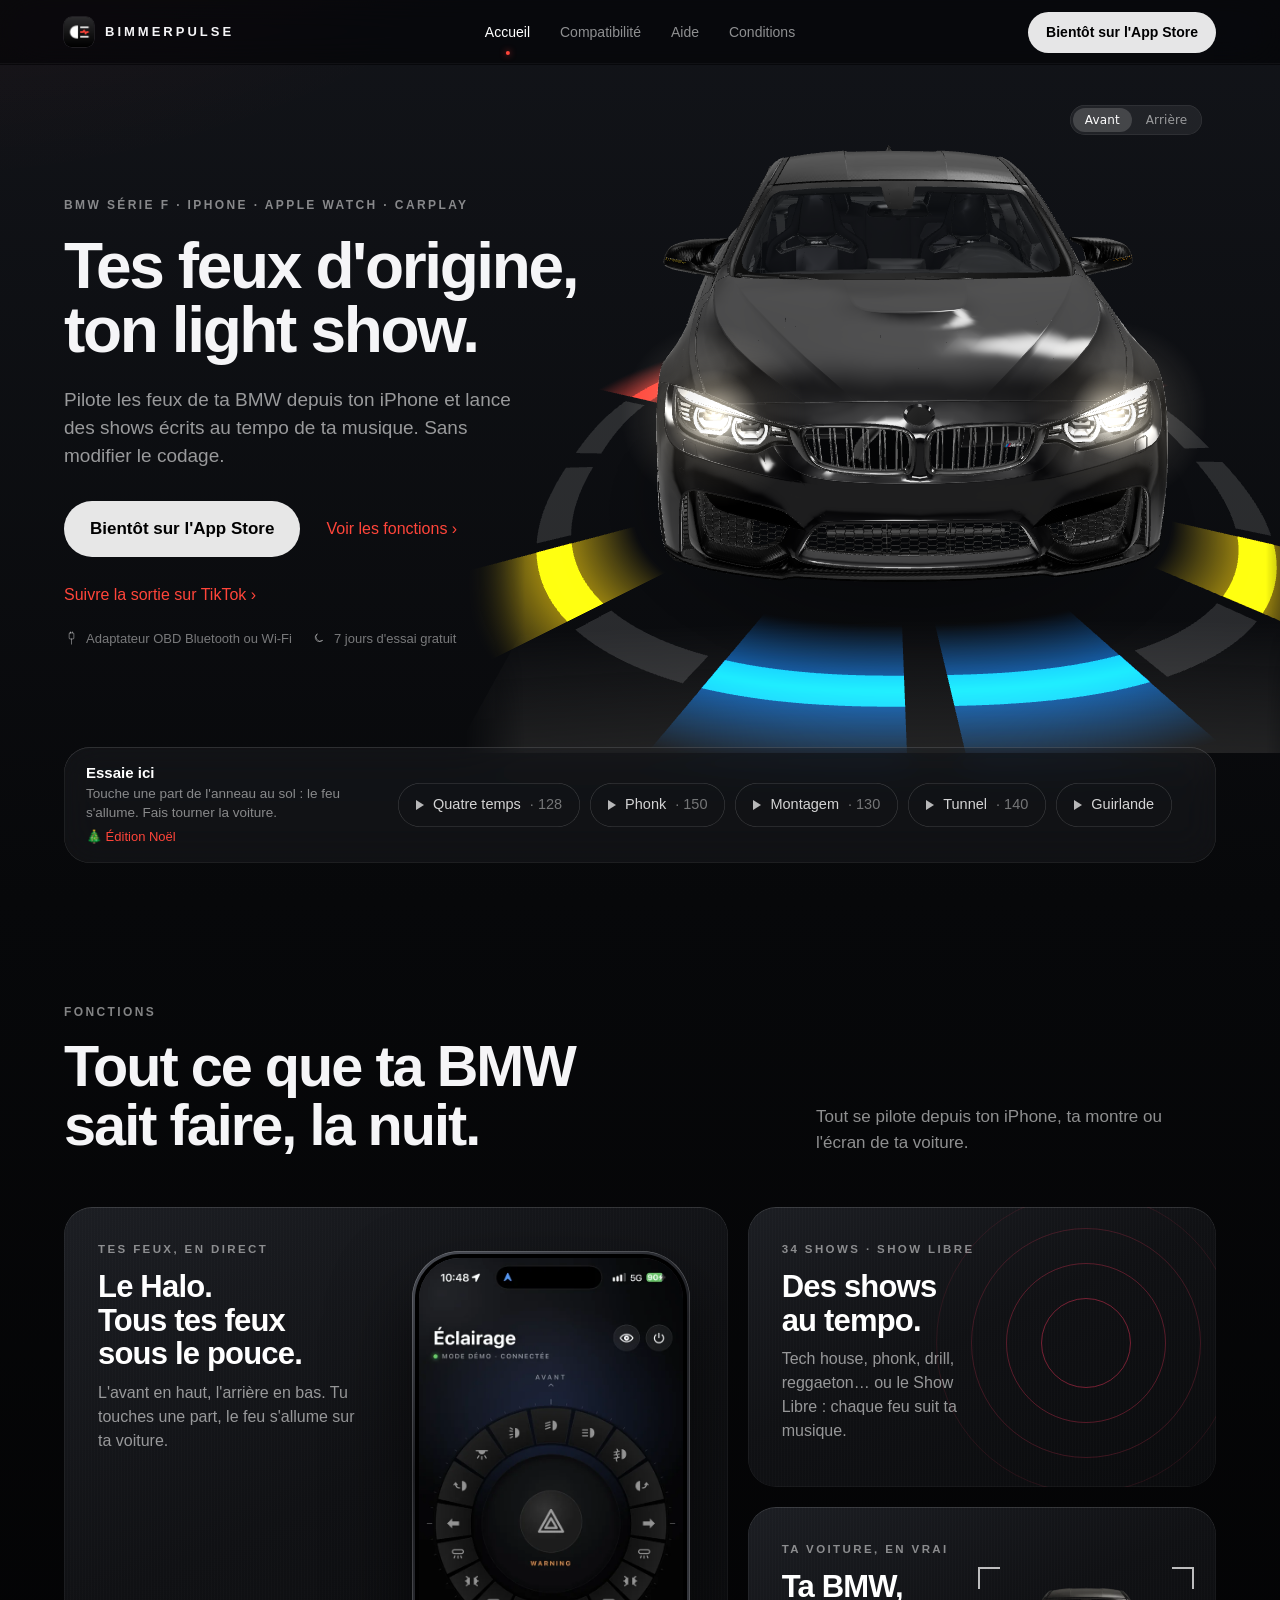
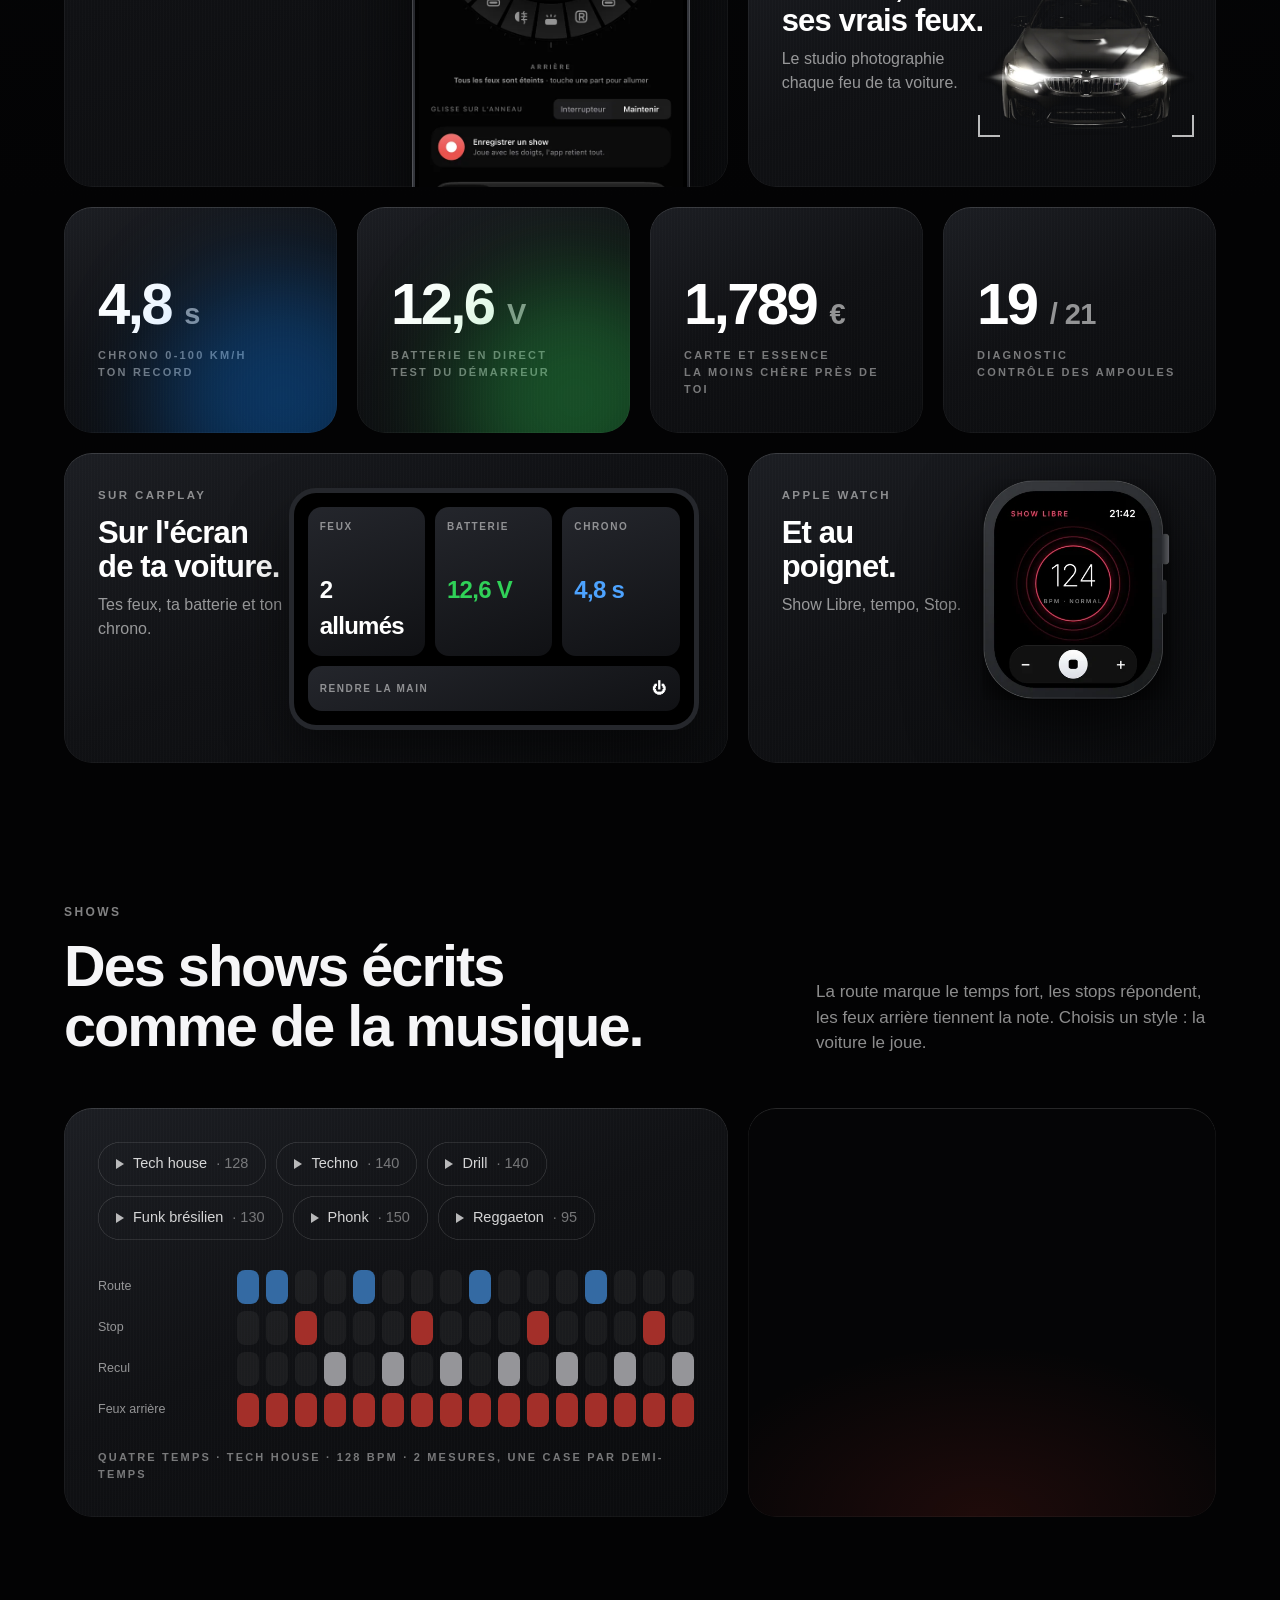
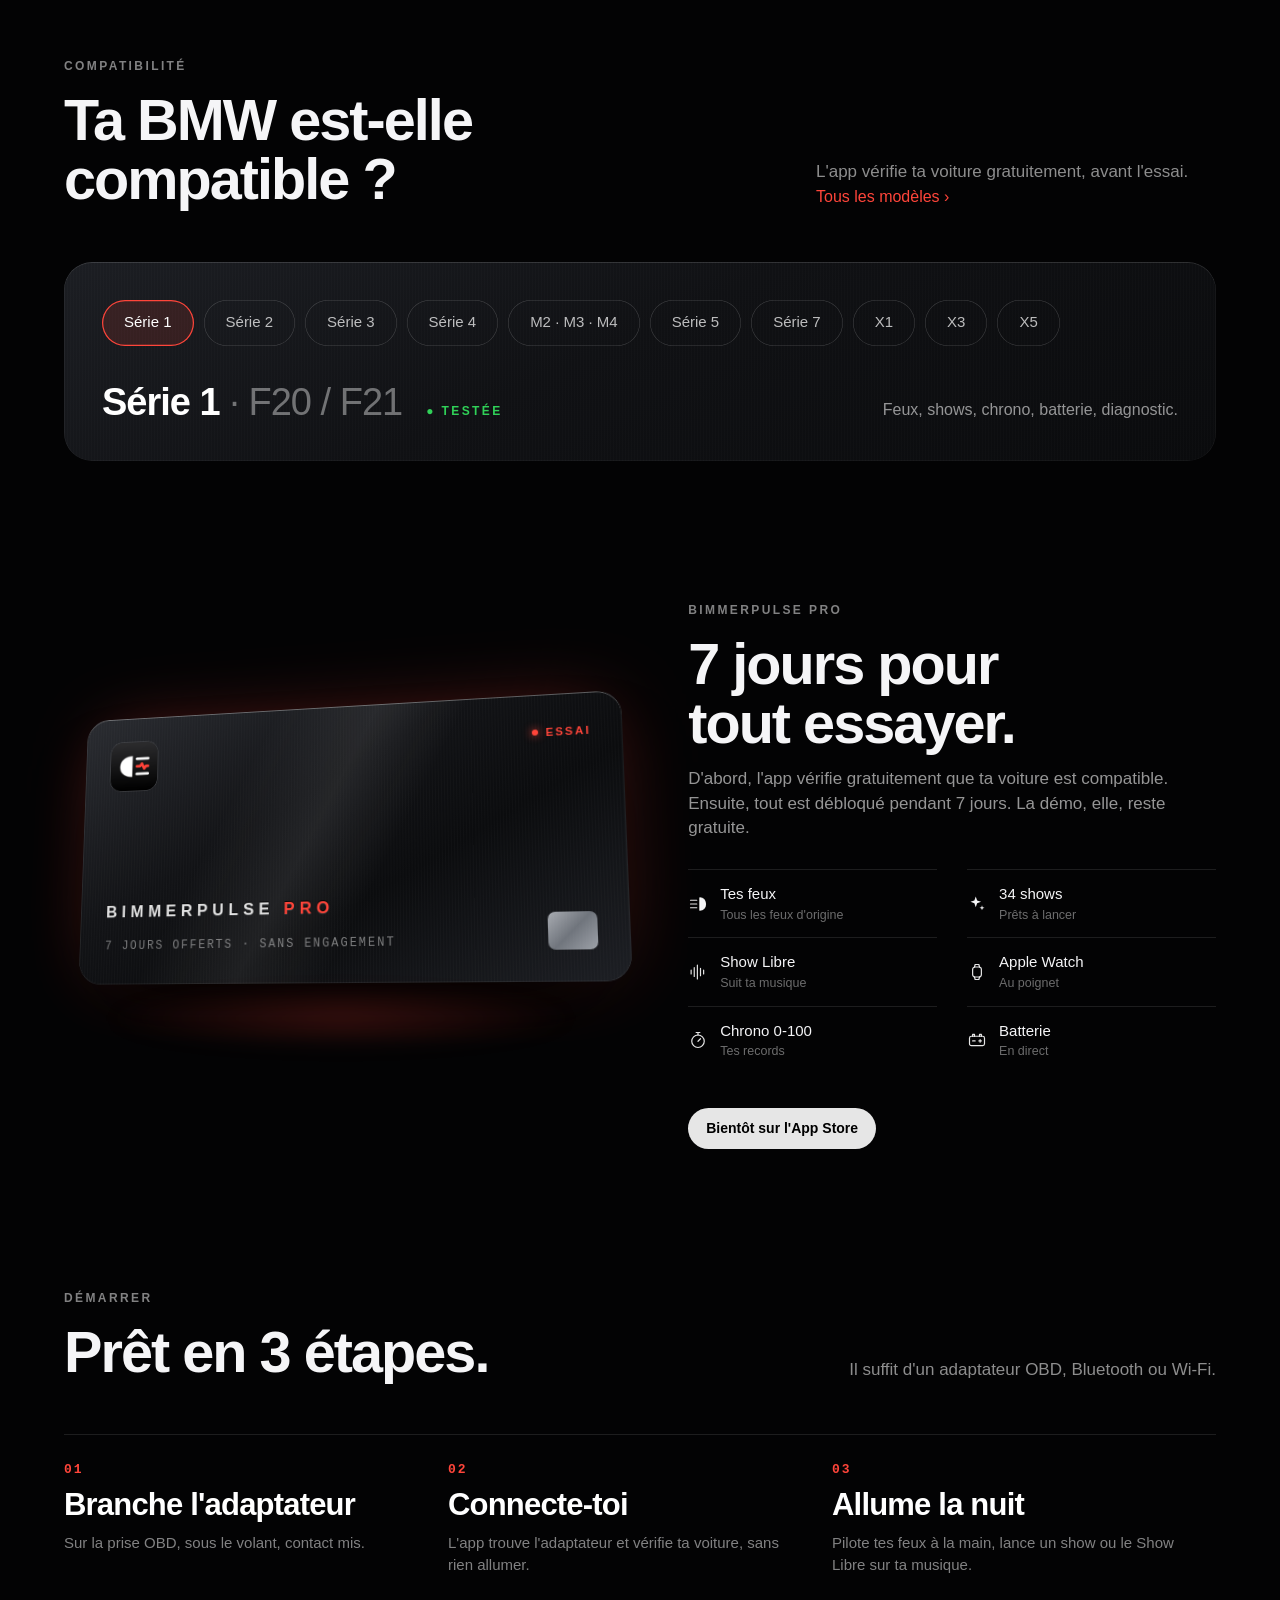
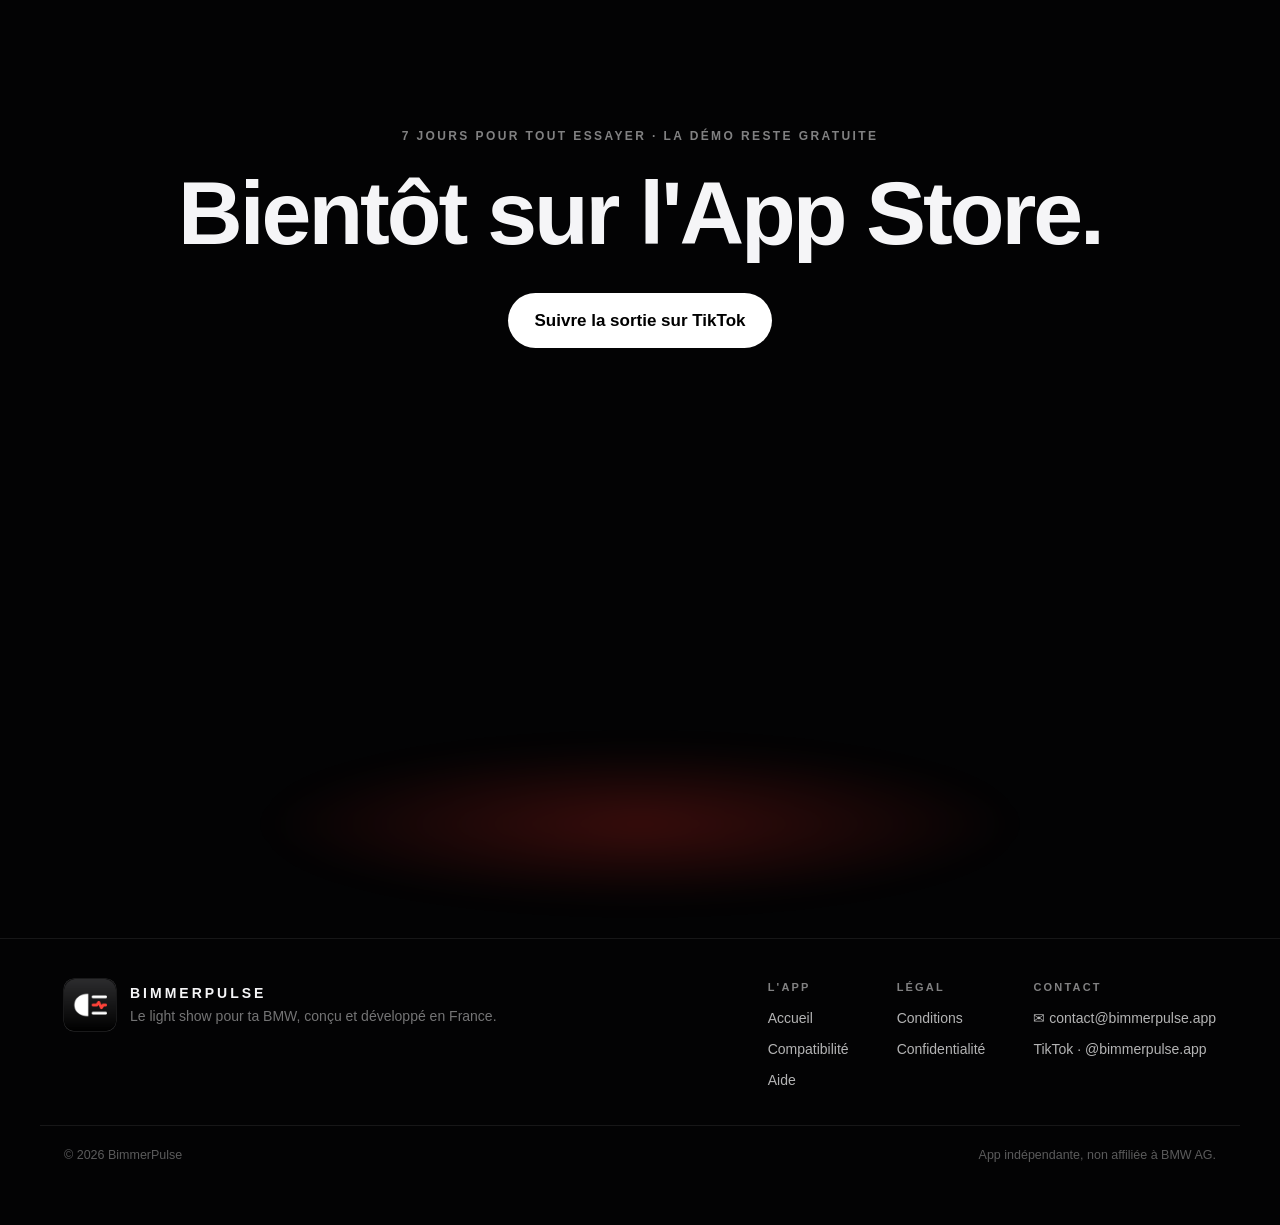
==== index.html @ da66b31a "Page Compatibilité : boutons « Acheter » (liens partenaires Amazon) et liste des adaptateurs à jour " ====
<!doctype html><html lang="fr"><head><meta charset="utf-8"><meta name="viewport" content="width=device-width,initial-scale=1"><meta http-equiv="Content-Security-Policy" content="default-src 'self'; script-src 'self' 'wasm-unsafe-eval'; style-src 'self' 'unsafe-inline'; img-src 'self' data: blob:; connect-src 'self' blob:; object-src 'none'; base-uri 'self' https://bimmerpulse.app/; form-action 'none'; upgrade-insecure-requests"><meta name="referrer" content="strict-origin-when-cross-origin"><title>BimmerPulse · Light show pour ta BMW série F</title><meta name="description" content="Pilote les feux de ta BMW série F depuis ton iPhone, lance des light shows écrits au tempo de ta musique, sans modifier le codage."><meta property="og:title" content="BimmerPulse · Light show pour ta BMW série F"><meta property="og:description" content="Pilote les feux de ta BMW série F depuis ton iPhone, lance des light shows écrits au tempo de ta musique, sans modifier le codage."><meta property="og:type" content="website"><meta property="og:url" content="https://bimmerpulse.app/"><link rel="canonical" href="https://bimmerpulse.app/"><meta property="og:image" content="https://bimmerpulse.app/assets/img/partage.jpg?v=8158f129"><meta property="og:image:width" content="1200"><meta property="og:image:height" content="630"><meta name="twitter:card" content="summary_large_image"><meta name="theme-color" content="#000000"><link rel="icon" href="assets/img/icone.png?v=67a4bd5c"><link rel="apple-touch-icon" href="assets/img/icone.png?v=67a4bd5c"><script src="assets/theme.js?v=cf7202b6"></script><link rel="stylesheet" href="assets/style.css?v=3197146b"></head><body><header><div class="wrap"><a class="brand" href="index.html"><img src="assets/img/icone.png?v=67a4bd5c" alt="" width="30" height="30">BimmerPulse</a><nav><a href="index.html" class="on" aria-current="page">Accueil</a><a href="compatibilite.html">Compatibilité</a><a href="aide.html">Aide</a><a href="legal.html">Conditions</a></nav><span class="cta off">Bientôt sur l'App Store</span></div></header><main class="nx rf"><section class="rf-hero"><div class="wrap">
<div class="rf-top"><div class="rf-txt"><div class="caps">BMW série F · iPhone · Apple Watch · CarPlay</div>
<h1>Tes feux d'origine,<br>ton light show.</h1>
<p class="lead">Pilote les feux de ta BMW depuis ton iPhone et lance des shows écrits au tempo de ta musique. Sans modifier le codage.</p>
<div class="nx-act"><span class="cta big off">Bientôt sur l'App Store</span><a class="nx-lien" href="#fonctions">Voir les fonctions ›</a>
<a class="nx-lien" href="https://www.tiktok.com/@bimmerpulse.app" target="_blank" rel="noopener">Suivre la sortie sur TikTok ›</a></div>
<div class="nx-sous"><span><svg viewBox="0 0 32 32" width="15" height="15" fill="none" stroke="currentColor" stroke-width="1.9" stroke-linecap="round" stroke-linejoin="round" aria-hidden="true"><rect x="11" y="4" width="10" height="13" rx="2"/><path d="M14 4V2M18 4V2M16 17v11"/></svg>Adaptateur OBD Bluetooth ou Wi-Fi</span><span><svg viewBox="0 0 32 32" width="15" height="15" fill="none" stroke="currentColor" stroke-width="1.9" stroke-linecap="round" stroke-linejoin="round" aria-hidden="true"><path d="M22 20.5A9 9 0 0 1 11.5 6 9 9 0 1 0 22 20.5z"/></svg>7 jours d'essai gratuit</span></div></div>
<div class="rf-slot" id="slot-hero" data-a="0" data-swing="64"><div class="stage"><div class="car" role="img" aria-label="Voiture vue de face"><img class="base" data-src="assets/car/photo-front-off.webp?v=a5b0f169" alt=""><img class="lamp" data-id="f:drl-screenLeft" data-src="assets/car/photo-front-drl-screenLeft.webp?v=a40128eb" alt="" decoding="async"><img class="lamp" data-id="f:drl-screenRight" data-src="assets/car/photo-front-drl-screenRight.webp?v=353fad5e" alt="" decoding="async"><img class="lamp" data-id="f:low-screenLeft" data-src="assets/car/photo-front-low-screenLeft.webp?v=89714e93" alt="" decoding="async"><img class="lamp" data-id="f:low-screenRight" data-src="assets/car/photo-front-low-screenRight.webp?v=e4ed2316" alt="" decoding="async"><img class="lamp" data-id="f:high-screenLeft" data-src="assets/car/photo-front-high-screenLeft.webp?v=07f35456" alt="" decoding="async"><img class="lamp" data-id="f:high-screenRight" data-src="assets/car/photo-front-high-screenRight.webp?v=b7ce3f3e" alt="" decoding="async"><img class="lamp" data-id="f:fog-screenLeft" data-src="assets/car/photo-front-fog-screenLeft.webp?v=87f8d20e" alt="" decoding="async"><img class="lamp" data-id="f:fog-screenRight" data-src="assets/car/photo-front-fog-screenRight.webp?v=3f9e915f" alt="" decoding="async"><img class="lamp" data-id="f:indicator-screenLeft" data-src="assets/car/photo-front-indicator-screenLeft.webp?v=65b48d0c" alt="" decoding="async"><img class="lamp" data-id="f:indicator-screenRight" data-src="assets/car/photo-front-indicator-screenRight.webp?v=aaab76f1" alt="" decoding="async"><img class="lamp" data-id="f:interior" data-src="assets/car/photo-front-interior.webp?v=ef7b3670" alt="" decoding="async"></div><div class="car" role="img" aria-label="Voiture vue de dos"><img class="base" data-src="assets/car/photo-rear-off.webp?v=ff8c7cd8" alt=""><img class="lamp" data-id="r:tail-screenLeft" data-src="assets/car/photo-rear-tail-screenLeft.webp?v=6382d68e" alt="" decoding="async"><img class="lamp" data-id="r:tail-screenRight" data-src="assets/car/photo-rear-tail-screenRight.webp?v=645a77eb" alt="" decoding="async"><img class="lamp" data-id="r:indicator-screenLeft" data-src="assets/car/photo-rear-indicator-screenLeft.webp?v=1ed4037c" alt="" decoding="async"><img class="lamp" data-id="r:indicator-screenRight" data-src="assets/car/photo-rear-indicator-screenRight.webp?v=1c9835c5" alt="" decoding="async"><img class="lamp" data-id="r:reverse-screenLeft" data-src="assets/car/photo-rear-reverse-screenLeft.webp?v=6d0d1dee" alt="" decoding="async"><img class="lamp" data-id="r:reverse-screenRight" data-src="assets/car/photo-rear-reverse-screenRight.webp?v=0c73479a" alt="" decoding="async"><img class="lamp" data-id="r:brake" data-src="assets/car/photo-rear-brake.webp?v=7abec796" alt="" decoding="async"><img class="lamp" data-id="r:fog" data-src="assets/car/photo-rear-fog.webp?v=7f518057" alt="" decoding="async"><img class="lamp" data-id="r:interior" data-src="assets/car/photo-rear-interior.webp?v=6149547d" alt="" decoding="async"></div><canvas class="fx" aria-hidden="true"></canvas></div></div></div>
<div class="rf-halo"><svg viewBox="0 0 320 320" role="group" aria-label="Halo : les feux de la voiture"><path class="hp" data-l="low" style="--c:#0a84ff" d="M164.08 4.05A156 156 0 0 1 215.91 14.36L196.55 64.77A102 102 0 0 0 162.67 58.03Z" tabindex="0" role="button" aria-pressed="false" aria-label="Croisement"/><svg viewBox="0 0 32 32" class="hi" x="174.2" y="22.5" width="22" height="22" fill="none" stroke="currentColor" stroke-width="2.4" stroke-linecap="round" stroke-linejoin="round"><path d="M19 6c5.5 0 9 4.5 9 10s-3.5 10-9 10z" fill="currentColor"/><path d="M14 9 5 12M14 14.5 5 17.5M14 20 5 23"/></svg><path class="hp" data-l="high" style="--c:#4da3ff" d="M223.45 17.49A156 156 0 0 1 267.38 46.84L230.21 86.01A102 102 0 0 0 201.49 66.82Z" tabindex="0" role="button" aria-pressed="false" aria-label="Route"/><svg viewBox="0 0 32 32" class="hi" x="220.7" y="41.7" width="22" height="22" fill="none" stroke="currentColor" stroke-width="2.4" stroke-linecap="round" stroke-linejoin="round"><path d="M19 6c5.5 0 9 4.5 9 10s-3.5 10-9 10z" fill="currentColor"/><path d="M14 10H4M14 16H4M14 22H4"/></svg><path class="hp" data-l="drl" style="--c:#ffd60a" d="M273.16 52.62A156 156 0 0 1 302.51 96.55L253.18 118.51A102 102 0 0 0 233.99 89.79Z" tabindex="0" role="button" aria-pressed="false" aria-label="Feux de jour"/><svg viewBox="0 0 32 32" class="hi" x="256.3" y="77.3" width="22" height="22" fill="none" stroke="currentColor" stroke-width="2.4" stroke-linecap="round" stroke-linejoin="round"><path d="M19 6c5.5 0 9 4.5 9 10s-3.5 10-9 10z" fill="currentColor"/><path d="M14 8.5 9.5 6M14 13 8.5 12M14 19 8.5 20M14 23.5 9.5 26"/></svg><path class="hp" data-l="inside" style="--c:#bfd9ff" d="M305.64 104.09A156 156 0 0 1 315.95 155.92L261.97 157.33A102 102 0 0 0 255.23 123.45Z" tabindex="0" role="button" aria-pressed="false" aria-label="Intérieur"/><svg viewBox="0 0 32 32" class="hi" x="275.5" y="123.8" width="22" height="22" fill="none" stroke="currentColor" stroke-width="2.4" stroke-linecap="round" stroke-linejoin="round"><path d="M5 9h22"/><path d="M9 9.5h14a7 7 0 0 1-14 0z" fill="currentColor"/><path d="M16 21v5M10 19.5l-2.5 4M22 19.5l2.5 4"/></svg><path class="hp" data-l="indR" style="--c:#ff9f0a" d="M315.95 164.08A156 156 0 0 1 305.64 215.91L255.23 196.55A102 102 0 0 0 261.97 162.67Z" tabindex="0" role="button" aria-pressed="false" aria-label="Clignotant droit"/><svg viewBox="0 0 32 32" class="hi" x="275.5" y="174.2" width="22" height="22" fill="none" stroke="currentColor" stroke-width="2.4" stroke-linecap="round" stroke-linejoin="round"><path transform="translate(32 0) scale(-1 1)" d="M4 16 14 6v6h14v8H14v6z" fill="currentColor"/></svg><path class="hp" data-l="tail" style="--c:#ff453a" d="M302.51 223.45A156 156 0 0 1 273.16 267.38L233.99 230.21A102 102 0 0 0 253.18 201.49Z" tabindex="0" role="button" aria-pressed="false" aria-label="Feux arrière"/><svg viewBox="0 0 32 32" class="hi" x="256.3" y="220.7" width="22" height="22" fill="none" stroke="currentColor" stroke-width="2.4" stroke-linecap="round" stroke-linejoin="round"><rect x="4" y="10" width="24" height="12" rx="4"/><rect x="8" y="14" width="16" height="4" rx="2" fill="currentColor"/></svg><path class="hp" data-l="reverse" style="--c:#e9e9ee" d="M267.38 273.16A156 156 0 0 1 223.45 302.51L201.49 253.18A102 102 0 0 0 230.21 233.99Z" tabindex="0" role="button" aria-pressed="false" aria-label="Recul"/><svg viewBox="0 0 32 32" class="hi" x="220.7" y="256.3" width="22" height="22" fill="none" stroke="currentColor" stroke-width="2.4" stroke-linecap="round" stroke-linejoin="round"><rect x="5" y="5" width="22" height="22" rx="6"/><path d="M12.5 22.5v-13h5a3.8 3.8 0 0 1 0 7.6h-5M17.5 17l3.5 5.5" stroke-width="2.6"/></svg><path class="hp" data-l="brake" style="--c:#ff453a" d="M215.91 305.64A156 156 0 0 1 164.08 315.95L162.67 261.97A102 102 0 0 0 196.55 255.23Z" tabindex="0" role="button" aria-pressed="false" aria-label="Stop"/><svg viewBox="0 0 32 32" class="hi" x="174.2" y="275.5" width="22" height="22" fill="none" stroke="currentColor" stroke-width="2.4" stroke-linecap="round" stroke-linejoin="round"><rect x="4" y="11" width="24" height="12" rx="4" fill="currentColor"/><path d="M9 6.5 7.5 4M16 6V3M23 6.5 24.5 4"/></svg><path class="hp" data-l="brake" style="--c:#ff453a" d="M155.92 315.95A156 156 0 0 1 104.09 305.64L123.45 255.23A102 102 0 0 0 157.33 261.97Z" tabindex="0" role="button" aria-pressed="false" aria-label="Stop"/><svg viewBox="0 0 32 32" class="hi" x="123.8" y="275.5" width="22" height="22" fill="none" stroke="currentColor" stroke-width="2.4" stroke-linecap="round" stroke-linejoin="round"><rect x="4" y="11" width="24" height="12" rx="4" fill="currentColor"/><path d="M9 6.5 7.5 4M16 6V3M23 6.5 24.5 4"/></svg><path class="hp" data-l="reverse" style="--c:#e9e9ee" d="M96.55 302.51A156 156 0 0 1 52.62 273.16L89.79 233.99A102 102 0 0 0 118.51 253.18Z" tabindex="0" role="button" aria-pressed="false" aria-label="Recul"/><svg viewBox="0 0 32 32" class="hi" x="77.3" y="256.3" width="22" height="22" fill="none" stroke="currentColor" stroke-width="2.4" stroke-linecap="round" stroke-linejoin="round"><rect x="5" y="5" width="22" height="22" rx="6"/><path d="M12.5 22.5v-13h5a3.8 3.8 0 0 1 0 7.6h-5M17.5 17l3.5 5.5" stroke-width="2.6"/></svg><path class="hp" data-l="tail" style="--c:#ff453a" d="M46.84 267.38A156 156 0 0 1 17.49 223.45L66.82 201.49A102 102 0 0 0 86.01 230.21Z" tabindex="0" role="button" aria-pressed="false" aria-label="Feux arrière"/><svg viewBox="0 0 32 32" class="hi" x="41.7" y="220.7" width="22" height="22" fill="none" stroke="currentColor" stroke-width="2.4" stroke-linecap="round" stroke-linejoin="round"><rect x="4" y="10" width="24" height="12" rx="4"/><rect x="8" y="14" width="16" height="4" rx="2" fill="currentColor"/></svg><path class="hp" data-l="indL" style="--c:#ff9f0a" d="M14.36 215.91A156 156 0 0 1 4.05 164.08L58.03 162.67A102 102 0 0 0 64.77 196.55Z" tabindex="0" role="button" aria-pressed="false" aria-label="Clignotant gauche"/><svg viewBox="0 0 32 32" class="hi" x="22.5" y="174.2" width="22" height="22" fill="none" stroke="currentColor" stroke-width="2.4" stroke-linecap="round" stroke-linejoin="round"><path d="M4 16 14 6v6h14v8H14v6z" fill="currentColor"/></svg><path class="hp" data-l="inside" style="--c:#bfd9ff" d="M4.05 155.92A156 156 0 0 1 14.36 104.09L64.77 123.45A102 102 0 0 0 58.03 157.33Z" tabindex="0" role="button" aria-pressed="false" aria-label="Intérieur"/><svg viewBox="0 0 32 32" class="hi" x="22.5" y="123.8" width="22" height="22" fill="none" stroke="currentColor" stroke-width="2.4" stroke-linecap="round" stroke-linejoin="round"><path d="M5 9h22"/><path d="M9 9.5h14a7 7 0 0 1-14 0z" fill="currentColor"/><path d="M16 21v5M10 19.5l-2.5 4M22 19.5l2.5 4"/></svg><path class="hp" data-l="drl" style="--c:#ffd60a" d="M17.49 96.55A156 156 0 0 1 46.84 52.62L86.01 89.79A102 102 0 0 0 66.82 118.51Z" tabindex="0" role="button" aria-pressed="false" aria-label="Feux de jour"/><svg viewBox="0 0 32 32" class="hi" x="41.7" y="77.3" width="22" height="22" fill="none" stroke="currentColor" stroke-width="2.4" stroke-linecap="round" stroke-linejoin="round"><path d="M19 6c5.5 0 9 4.5 9 10s-3.5 10-9 10z" fill="currentColor"/><path d="M14 8.5 9.5 6M14 13 8.5 12M14 19 8.5 20M14 23.5 9.5 26"/></svg><path class="hp" data-l="high" style="--c:#4da3ff" d="M52.62 46.84A156 156 0 0 1 96.55 17.49L118.51 66.82A102 102 0 0 0 89.79 86.01Z" tabindex="0" role="button" aria-pressed="false" aria-label="Route"/><svg viewBox="0 0 32 32" class="hi" x="77.3" y="41.7" width="22" height="22" fill="none" stroke="currentColor" stroke-width="2.4" stroke-linecap="round" stroke-linejoin="round"><path d="M19 6c5.5 0 9 4.5 9 10s-3.5 10-9 10z" fill="currentColor"/><path d="M14 10H4M14 16H4M14 22H4"/></svg><path class="hp" data-l="low" style="--c:#0a84ff" d="M104.09 14.36A156 156 0 0 1 155.92 4.05L157.33 58.03A102 102 0 0 0 123.45 64.77Z" tabindex="0" role="button" aria-pressed="false" aria-label="Croisement"/><svg viewBox="0 0 32 32" class="hi" x="123.8" y="22.5" width="22" height="22" fill="none" stroke="currentColor" stroke-width="2.4" stroke-linecap="round" stroke-linejoin="round"><path d="M19 6c5.5 0 9 4.5 9 10s-3.5 10-9 10z" fill="currentColor"/><path d="M14 9 5 12M14 14.5 5 17.5M14 20 5 23"/></svg><circle class="hp hw" data-l="hazard" style="--c:#ff9f0a" cx="160" cy="160" r="50" tabindex="0" role="button" aria-pressed="false" aria-label="Warning"/><svg viewBox="0 0 32 32" class="hi" x="143" y="136" width="34" height="34" fill="none" stroke="currentColor" stroke-width="2.4" stroke-linecap="round" stroke-linejoin="round"><path d="M16 3.5 29 27H3z"/><path d="M16 12.5 22.2 23H9.8z"/></svg><text x="160" y="188" text-anchor="middle">WARNING</text><text x="160" y="82" text-anchor="middle">AVANT</text><text x="160" y="246" text-anchor="middle">ARRIÈRE</text></svg><div class="rf-halo-nom" aria-live="polite">Touche une part : le feu s'allume.</div></div>
<div class="rf-bar"><div class="lab"><b>Essaie ici</b><span class="rf-3d">Touche une part de l'anneau au sol : le feu s'allume. Fais tourner la voiture.</span>
<span class="rf-2d">Touche une part du Halo, ou lance un show.</span><span class="hint"></span></div>
<div class="rf-chips"><button class="rf-chip" type="button" data-show="quatre" aria-pressed="false">Quatre temps <u>· 128</u></button><button class="rf-chip" type="button" data-show="phonk" aria-pressed="false">Phonk <u>· 150</u></button><button class="rf-chip" type="button" data-show="montagem" aria-pressed="false">Montagem <u>· 130</u></button><button class="rf-chip" type="button" data-show="tunnel" aria-pressed="false">Tunnel <u>· 140</u></button><button class="rf-chip" type="button" data-show="hante" data-theme-only="halloween" aria-pressed="false" hidden>Hanté</button><button class="rf-chip" type="button" data-show="guirlande" data-theme-only="noel" aria-pressed="false" hidden>Guirlande</button><button class="rf-chip" type="button" data-show="ruban" data-theme-only="octobre-rose" aria-pressed="false" hidden>Ruban</button><button class="rf-chip" type="button" data-show="printemps" data-theme-only="paques" aria-pressed="false" hidden>Printemps</button><button class="rf-chip" type="button" data-show="compte" data-theme-only="nouvel-an" aria-pressed="false" hidden>Compte à rebours</button><button class="rf-chip" type="button" data-show="coeur" data-theme-only="saint-valentin" aria-pressed="false" hidden>Cœur</button></div></div>
<div class="rf-pads" hidden><button class="pbtn" data-l="low" style="--c:#0a84ff" aria-pressed="false"><span class="pp"><svg viewBox="0 0 32 32" width="26" height="26" fill="none" stroke="currentColor" stroke-width="2.4" stroke-linecap="round" stroke-linejoin="round"><path d="M19 6c5.5 0 9 4.5 9 10s-3.5 10-9 10z" fill="currentColor"/><path d="M14 9 5 12M14 14.5 5 17.5M14 20 5 23"/></svg></span><span class="pl">Croisement</span></button><button class="pbtn" data-l="high" style="--c:#0a84ff" aria-pressed="false"><span class="pp"><svg viewBox="0 0 32 32" width="26" height="26" fill="none" stroke="currentColor" stroke-width="2.4" stroke-linecap="round" stroke-linejoin="round"><path d="M19 6c5.5 0 9 4.5 9 10s-3.5 10-9 10z" fill="currentColor"/><path d="M14 10H4M14 16H4M14 22H4"/></svg></span><span class="pl">Route</span></button><button class="pbtn" data-l="drl" style="--c:#ffd60a" aria-pressed="false"><span class="pp"><svg viewBox="0 0 32 32" width="26" height="26" fill="none" stroke="currentColor" stroke-width="2.4" stroke-linecap="round" stroke-linejoin="round"><path d="M19 6c5.5 0 9 4.5 9 10s-3.5 10-9 10z" fill="currentColor"/><path d="M14 8.5 9.5 6M14 13 8.5 12M14 19 8.5 20M14 23.5 9.5 26"/></svg></span><span class="pl">Feux de jour</span></button><button class="pbtn" data-l="inside" style="--c:#bfd9ff" aria-pressed="false"><span class="pp"><svg viewBox="0 0 32 32" width="26" height="26" fill="none" stroke="currentColor" stroke-width="2.4" stroke-linecap="round" stroke-linejoin="round"><path d="M5 9h22"/><path d="M9 9.5h14a7 7 0 0 1-14 0z" fill="currentColor"/><path d="M16 21v5M10 19.5l-2.5 4M22 19.5l2.5 4"/></svg></span><span class="pl">Intérieur</span></button><button class="pbtn" data-l="indL" style="--c:#ff9f0a" aria-pressed="false"><span class="pp"><svg viewBox="0 0 32 32" width="26" height="26" fill="none" stroke="currentColor" stroke-width="2.4" stroke-linecap="round" stroke-linejoin="round"><path d="M4 16 14 6v6h14v8H14v6z" fill="currentColor"/></svg></span><span class="pl">Clignotant G</span></button><button class="pbtn" data-l="indR" style="--c:#ff9f0a" aria-pressed="false"><span class="pp"><span style="display:inline-flex;transform:scaleX(-1)"><svg viewBox="0 0 32 32" width="26" height="26" fill="none" stroke="currentColor" stroke-width="2.4" stroke-linecap="round" stroke-linejoin="round"><path d="M4 16 14 6v6h14v8H14v6z" fill="currentColor"/></svg></span></span><span class="pl">Clignotant D</span></button><button class="pbtn" data-l="hazard" style="--c:#ff9f0a" aria-pressed="false"><span class="pp"><svg viewBox="0 0 32 32" width="26" height="26" fill="none" stroke="currentColor" stroke-width="2.4" stroke-linecap="round" stroke-linejoin="round"><path d="M16 3.5 29 27H3z"/><path d="M16 12.5 22.2 23H9.8z"/></svg></span><span class="pl">Warning</span></button><button class="pbtn" data-l="tail" style="--c:#ff453a" aria-pressed="false"><span class="pp"><svg viewBox="0 0 32 32" width="26" height="26" fill="none" stroke="currentColor" stroke-width="2.4" stroke-linecap="round" stroke-linejoin="round"><rect x="4" y="10" width="24" height="12" rx="4"/><rect x="8" y="14" width="16" height="4" rx="2" fill="currentColor"/></svg></span><span class="pl">Feux arrière</span></button><button class="pbtn" data-l="brake" style="--c:#ff453a" aria-pressed="false"><span class="pp"><svg viewBox="0 0 32 32" width="26" height="26" fill="none" stroke="currentColor" stroke-width="2.4" stroke-linecap="round" stroke-linejoin="round"><rect x="4" y="11" width="24" height="12" rx="4" fill="currentColor"/><path d="M9 6.5 7.5 4M16 6V3M23 6.5 24.5 4"/></svg></span><span class="pl">Stop</span></button><button class="pbtn" data-l="reverse" style="--c:#aeaeb2" aria-pressed="false"><span class="pp"><svg viewBox="0 0 32 32" width="26" height="26" fill="none" stroke="currentColor" stroke-width="2.4" stroke-linecap="round" stroke-linejoin="round"><rect x="5" y="5" width="22" height="22" rx="6"/><path d="M12.5 22.5v-13h5a3.8 3.8 0 0 1 0 7.6h-5M17.5 17l3.5 5.5" stroke-width="2.6"/></svg></span><span class="pl">Recul</span></button></div>
</div></section>

<section class="rf-sec" id="fonctions"><div class="wrap">
<div class="rf-head"><div><div class="caps">Fonctions</div><h2>Tout ce que ta BMW<br>sait faire, la nuit.</h2></div>
<p>Tout se pilote depuis ton iPhone, ta montre ou l'écran de ta voiture.</p></div>
<div class="rf-grid">
<article class="rf-c rf-rev s7 tall"><div class="caps">Tes feux, en direct</div><h3>Le Halo.<br>Tous tes feux<br>sous le pouce.</h3>
<p>L'avant en haut, l'arrière en bas. Tu touches une part, le feu s'allume sur ta voiture.</p>
<div class="rf-ph"><img src="assets/img/ecran-reel-halo.webp?v=f4a10b0c" alt="Écran Éclairage de l&#x27;app : le Halo, un anneau dont chaque part allume un feu" width="600" height="1304" loading="lazy" decoding="async"></div></article>
<article class="rf-c rf-rev s5 half" style="--d:.08s"><div class="rf-rings" aria-hidden="true"><i></i><i></i><i></i><i></i></div>
<div class="caps">34 shows · Show Libre</div><h3>Des shows<br>au tempo.</h3>
<p>Tech house, phonk, drill, reggaeton… ou le Show Libre : chaque feu suit ta musique.</p></article>
<article class="rf-c rf-rev s5 half" style="--d:.16s"><div class="rf-vf" aria-hidden="true"><img src="assets/img/ecran-studio.webp?v=b93dbdbc" alt="" width="560" height="429" loading="lazy" decoding="async"><b></b><b></b><b></b><b></b></div>
<div class="caps">Ta voiture, en vrai</div><h3>Ta BMW,<br>ses vrais feux.</h3><p>Le studio photographie chaque feu de ta voiture.</p></article>
<article class="rf-c rf-rev s3 low bleu"><div class="rf-big">4,8 <small>s</small></div><div class="rf-cap">Chrono 0-100 km/h<br>ton record</div></article>
<article class="rf-c rf-rev s3 low vert" style="--d:.07s"><div class="rf-big">12,6 <small>V</small></div><div class="rf-cap">Batterie en direct<br>test du démarreur</div></article>
<article class="rf-c rf-rev s3 low" style="--d:.14s"><div class="rf-big">1,789 <small>€</small></div><div class="rf-cap">Carte et essence<br>la moins chère près de toi</div></article>
<article class="rf-c rf-rev s3 low" style="--d:.21s"><div class="rf-big">19 <small>/ 21</small></div><div class="rf-cap">Diagnostic<br>contrôle des ampoules</div></article>
<article class="rf-c rf-rev s7 mid"><div class="caps">Sur CarPlay</div><h3>Sur l'écran<br>de ta voiture.</h3><p>Tes feux, ta batterie et ton chrono.</p>
<div class="rf-cp" aria-hidden="true"><div>Feux<b>2 allumés</b></div><div>Batterie<b class="v">12,6 V</b></div><div>Chrono<b class="b">4,8 s</b></div>
<div class="l">Rendre la main<span>⏻</span></div></div></article>
<article class="rf-c rf-rev s5 mid" style="--d:.08s"><div class="caps">Apple Watch</div><h3>Et au<br>poignet.</h3><p>Show Libre, tempo, Stop.</p>
<img class="rf-wt" src="assets/img/ecran-montre-show.webp?v=bd36d2a3" alt="Apple Watch : show en cours, le tempo au centre" width="360" height="418" loading="lazy" decoding="async"></article>
</div></div></section>

<section class="rf-sec" id="shows"><div class="wrap">
<div class="rf-head"><div><div class="caps">Shows</div><h2>Des shows écrits<br>comme de la musique.</h2></div>
<p>La route marque le temps fort, les stops répondent, les feux arrière tiennent la note. Choisis un style : la voiture le joue.</p></div>
<div class="rf-grid"><div class="rf-c rf-rev s7 rf-jeu"><div class="rf-chips rf-styles"><button class="rf-chip" type="button" data-show="quatre" aria-pressed="false">Tech house <u>· 128</u></button><button class="rf-chip" type="button" data-show="tunnel" aria-pressed="false">Techno <u>· 140</u></button><button class="rf-chip" type="button" data-show="drill" aria-pressed="false">Drill <u>· 140</u></button><button class="rf-chip" type="button" data-show="montagem" aria-pressed="false">Funk brésilien <u>· 130</u></button><button class="rf-chip" type="button" data-show="phonk" aria-pressed="false">Phonk <u>· 150</u></button><button class="rf-chip" type="button" data-show="reggaeton" aria-pressed="false">Reggaeton <u>· 95</u></button></div>
<div class="rf-part" role="img" aria-label="Partition du show : une ligne par feu, une case par demi-temps"></div><div class="rf-cap rf-leg"></div></div>
<div class="rf-c rf-rev s5 rf-scene" style="--d:.1s"><div class="rf-slot" id="slot-shows" data-a="160" data-swing="30"></div></div></div>
</div></section>

<section class="rf-sec" id="compatible"><div class="wrap">
<div class="rf-head"><div><div class="caps">Compatibilité</div><h2>Ta BMW est-elle<br>compatible ?</h2></div>
<p>L'app vérifie ta voiture gratuitement, avant l'essai. <a class="nx-lien" href="compatibilite.html">Tous les modèles ›</a></p></div>
<div class="rf-c rf-rev rf-compat"><div class="rf-series" role="group" aria-label="Ta série"><button type="button" class="on" aria-pressed="true">Série 1</button><button type="button" class="" aria-pressed="false">Série 2</button><button type="button" class="" aria-pressed="false">Série 3</button><button type="button" class="" aria-pressed="false">Série 4</button><button type="button" class="" aria-pressed="false">M2 · M3 · M4</button><button type="button" class="" aria-pressed="false">Série 5</button><button type="button" class="" aria-pressed="false">Série 7</button><button type="button" class="" aria-pressed="false">X1</button><button type="button" class="" aria-pressed="false">X3</button><button type="button" class="" aria-pressed="false">X5</button></div><div class="rf-rep"><h3>Série 1 <span>· F20 / F21</span></h3><b class="ok">● Testée</b><p>Feux, shows, chrono, batterie, diagnostic.</p></div><div class="rf-rep" hidden><h3>Série 2 <span>· F22 / F23</span></h3><b class="ok">● Testée</b><p>Feux, shows, chrono, batterie, diagnostic.</p></div><div class="rf-rep" hidden><h3>Série 3 <span>· F30 / F31 / F34</span></h3><b class="ok">● Testée</b><p>Feux, shows, chrono, batterie, diagnostic.</p></div><div class="rf-rep" hidden><h3>Série 4 <span>· F32 / F33 / F36</span></h3><b class="ok">● Testée</b><p>Feux, shows, chrono, batterie, diagnostic.</p></div><div class="rf-rep" hidden><h3>M2 · M3 · M4 <span>· F87 / F80 / F82 / F83</span></h3><b class="ok">● Testée</b><p>Feux, shows, chrono, batterie, diagnostic.</p></div><div class="rf-rep" hidden><h3>Série 5 <span>· F10 / F11</span></h3><b class="mid">● En test</b><p>Elle devrait être compatible, mais elle n'a pas encore été testée sur ce modèle.</p></div><div class="rf-rep" hidden><h3>Série 7 <span>· F01 / F02</span></h3><b class="mid">● En test</b><p>Elle devrait être compatible, mais elle n'a pas encore été testée sur ce modèle.</p></div><div class="rf-rep" hidden><h3>X1 <span>· F48</span></h3><b class="mid">● En test</b><p>Elle devrait être compatible, mais elle n'a pas encore été testée sur ce modèle.</p></div><div class="rf-rep" hidden><h3>X3 <span>· F25</span></h3><b class="mid">● En test</b><p>Elle devrait être compatible, mais elle n'a pas encore été testée sur ce modèle.</p></div><div class="rf-rep" hidden><h3>X5 <span>· F15</span></h3><b class="mid">● En test</b><p>Elle devrait être compatible, mais elle n'a pas encore été testée sur ce modèle.</p></div></div>
</div></section>

<section class="nx-sec"><div class="wrap"><div class="nx-pro rf-rev">
<div><div class="nx-carte"><img src="assets/img/icone.png?v=67a4bd5c" alt="" width="52" height="52"><div class="etat">ESSAI</div>
<div class="nom">BIMMERPULSE <em>PRO</em></div><div class="mono">7 JOURS OFFERTS · SANS ENGAGEMENT</div><div class="puce"></div></div><div class="nx-reflet"></div></div>
<div><div class="caps">BimmerPulse Pro</div><h2>7 jours pour<br>tout essayer.</h2>
<p class="lead">D'abord, l'app vérifie gratuitement que ta voiture est compatible. Ensuite, tout est débloqué pendant 7 jours. La démo, elle, reste gratuite.</p>
<div class="nx-av"><div><svg viewBox="0 0 32 32" width="20" height="20" fill="none" stroke="rgba(255,255,255,.9)" stroke-width="1.9" stroke-linecap="round" stroke-linejoin="round" aria-hidden="true"><path d="M19 6c5.5 0 9 4.5 9 10s-3.5 10-9 10z" fill="currentColor"/><path d="M14 10H4M14 16H4M14 22H4"/></svg><span>Tes feux<small>Tous les feux d'origine</small></span></div><div><svg viewBox="0 0 32 32" width="20" height="20" fill="none" stroke="rgba(255,255,255,.9)" stroke-width="1.9" stroke-linecap="round" stroke-linejoin="round" aria-hidden="true"><path d="M14 4l2.2 6.3L22.5 12.5 16.2 14.7 14 21l-2.2-6.3L5.5 12.5l6.3-2.2z" fill="currentColor" stroke="none"/><path d="M24 18l1 3 3 1-3 1-1 3-1-3-3-1 3-1z" fill="currentColor" stroke="none"/></svg><span>34 shows<small>Prêts à lancer</small></span></div><div><svg viewBox="0 0 32 32" width="20" height="20" fill="none" stroke="rgba(255,255,255,.9)" stroke-width="1.9" stroke-linecap="round" stroke-linejoin="round" aria-hidden="true"><path d="M5 13v6M10 9v14M15 5v22M20 10v12M25 13v6"/></svg><span>Show Libre<small>Suit ta musique</small></span></div><div><svg viewBox="0 0 32 32" width="20" height="20" fill="none" stroke="rgba(255,255,255,.9)" stroke-width="1.9" stroke-linecap="round" stroke-linejoin="round" aria-hidden="true"><rect x="9" y="8" width="14" height="16" rx="4"/><path d="M12 8l1-4h6l1 4M12 24l1 4h6l1-4"/></svg><span>Apple Watch<small>Au poignet</small></span></div><div><svg viewBox="0 0 32 32" width="20" height="20" fill="none" stroke="rgba(255,255,255,.9)" stroke-width="1.9" stroke-linecap="round" stroke-linejoin="round" aria-hidden="true"><circle cx="16" cy="18" r="10"/><path d="M16 18l4-4M13 4h6M16 4v4"/></svg><span>Chrono 0-100<small>Tes records</small></span></div><div><svg viewBox="0 0 32 32" width="20" height="20" fill="none" stroke="rgba(255,255,255,.9)" stroke-width="1.9" stroke-linecap="round" stroke-linejoin="round" aria-hidden="true"><rect x="4" y="10" width="24" height="15" rx="3"/><path d="M9 10V7h3v3M20 10V7h3v3M9 17.5h4M19 17.5h4M21 15.5v4"/></svg><span>Batterie<small>En direct</small></span></div></div><span class="cta off">Bientôt sur l'App Store</span></div>
</div></div></section>
<section class="nx-sec"><div class="wrap">
<div class="rf-head"><div><div class="caps">Démarrer</div><h2>Prêt en 3 étapes.</h2></div><p>Il suffit d'un adaptateur OBD, Bluetooth ou Wi-Fi.</p></div>
<div class="nx-etapes rf-rev"><div><div class="n">01</div><h3>Branche l'adaptateur</h3><p>Sur la prise OBD, sous le volant, contact mis.</p></div>
<div><div class="n">02</div><h3>Connecte-toi</h3><p>L'app trouve l'adaptateur et vérifie ta voiture, sans rien allumer.</p></div>
<div><div class="n">03</div><h3>Allume la nuit</h3><p>Pilote tes feux à la main, lance un show ou le Show Libre sur ta musique.</p></div></div>
</div></section>

<section class="rf-fin"><div class="wrap"><div class="caps">7 jours pour tout essayer · la démo reste gratuite</div>
<h2>Bientôt sur l'App Store.</h2>
<a class="cta big" href="https://www.tiktok.com/@bimmerpulse.app" target="_blank" rel="noopener">Suivre la sortie sur TikTok</a>
<div class="rf-slot" id="slot-fin" data-a="180" data-swing="-26" data-feux="drl tail brake"></div></div></section></main><footer><div class="wrap ftop"><div class="fbrand"><img src="assets/img/icone.png?v=67a4bd5c" alt="" width="52" height="52"><div><b>BimmerPulse</b><p>Le light show pour ta BMW, conçu et développé en France.</p></div></div><nav class="fcols" aria-label="Liens du site"><div><h4>L'app</h4><a href="index.html">Accueil</a><a href="compatibilite.html">Compatibilité</a><a href="aide.html">Aide</a></div><div><h4>Légal</h4><a href="legal.html#conditions">Conditions</a><a href="legal.html#confidentialite">Confidentialité</a></div><div class="fcontact"><h4>Contact</h4><a class="fmail" href="mailto:contact@bimmerpulse.app">✉︎ contact@bimmerpulse.app</a><a href="https://www.tiktok.com/@bimmerpulse.app" target="_blank" rel="noopener">TikTok · @bimmerpulse.app</a></div></nav></div><div class="wrap fbottom"><span>© 2026 BimmerPulse</span><span>App indépendante, non affiliée à BMW AG.</span></div></footer><script src="assets/nav.js?v=f65d84e5"></script><script src="assets/demo.js?v=c616f4a7"></script><script src="assets/car3d.js?v=43e0ba81" data-modele="assets/m4.glb?v=6f185100"></script><script src="assets/car360.js?v=414cc974" data-v="134672e5"></script><script src="assets/refonte.js?v=e7741b8b"></script></body></html>
---- assets/style.css ----
:root{--bg:#000;--glass:rgba(0,0,0,.72);--card:#111113;--line:#1f1f22;--pb:#1c1c1e;--pb2:#2c2c2e;--band:#0b0b0d;--t1:#f5f5f7;--t2:#a1a1a6;--t3:#c7c7cc}

*{box-sizing:border-box;margin:0;padding:0} body{background:var(--bg);color:var(--t1);font:16px/1.5 Inter,-apple-system,"SF Pro Text",sans-serif;-webkit-font-smoothing:antialiased}
a{color:inherit;text-decoration:none} .wrap{max-width:1080px;margin:0 auto;padding:0 24px}
header{position:sticky;top:0;z-index:5;background:var(--glass);backdrop-filter:blur(18px);border-bottom:.5px solid var(--line)}
header .wrap{display:flex;align-items:center;height:60px;gap:28px} .brand{display:flex;align-items:center;gap:10px;font-weight:700;font-size:17px;margin-right:auto}
.brand img{width:30px;height:30px;border-radius:7px} nav a{color:var(--t2);font-size:14px} nav a.on{color:#fff} nav{display:flex;gap:24px}
.cta{background:#fff;color:#000;font-weight:600;border-radius:22px;padding:10px 18px;font-size:14px;display:inline-flex;align-items:center;gap:8px}
.cta.big{padding:15px 26px;font-size:17px;border-radius:28px} .ghost{color:#0a84ff;font-weight:600}
.hero{text-align:center;padding:80px 0 0;background:radial-gradient(circle 520px at 50% 30%, rgba(31,77,191,.28), transparent 70%)}
.hero h1{font-size:64px;letter-spacing:-1.5px;line-height:1.05;font-weight:800;margin:26px 0 14px} .hero p.lead{font-size:21px;color:var(--t2);max-width:620px;margin:0 auto 30px}
.soon{color:#6e6e73;font-size:13px;margin-top:12px}
.cars{display:flex;justify-content:center;gap:0;margin-top:30px} .cars img{width:50%;max-width:520px;-webkit-mask:radial-gradient(70% 70% at 50% 50%,#000 60%,transparent 100%)}
section{padding:90px 0} h2{font-size:42px;letter-spacing:-.8px;font-weight:800;text-align:center;margin-bottom:12px} .sub{text-align:center;color:var(--t2);font-size:18px;max-width:640px;margin:0 auto 50px}
.features{display:grid;grid-template-columns:repeat(3,1fr);gap:18px} .feat{background:var(--card);border:1px solid var(--line);border-radius:24px;padding:26px}
.feat h3{font-size:19px;margin:18px 0 6px} .feat p{color:var(--t2);font-size:15px} .past{border-radius:50%;display:flex;align-items:center;justify-content:center;flex:none}
.shots{display:flex;gap:22px;justify-content:center;overflow:hidden} .shots img{width:230px;filter:drop-shadow(0 30px 40px rgba(0,0,0,.6))}
.shots.watch img{width:190px;border-radius:48px;box-shadow:0 0 0 10px var(--pb),0 0 0 11px var(--pb2)}
.split{display:grid;grid-template-columns:1fr 1fr;gap:18px} .card{background:var(--card);border:1px solid var(--line);border-radius:24px;padding:28px}
.card h3{font-size:20px;margin-bottom:14px} .row{display:flex;align-items:center;gap:12px;padding:10px 0;border-top:1px solid var(--line);font-size:15px} .row:first-of-type{border-top:0}
.row b{font-weight:600} .row span{color:var(--t2);margin-left:auto;font-size:14px;white-space:nowrap} .row span.ok{color:#30d158} .row span.ko{color:#ff453a} .row span.mid{color:#ff9f0a}
.band{background:linear-gradient(180deg,var(--band),var(--bg));border-top:1px solid var(--line);border-bottom:1px solid var(--line)}
.steps{display:grid;grid-template-columns:repeat(3,1fr);gap:18px;text-align:center} .steps .n{width:44px;height:44px;border-radius:50%;margin:0 auto 14px;display:flex;align-items:center;justify-content:center;font-weight:800;background:var(--pb);box-shadow:0 0 0 1.5px #0a84ffb3 inset;color:#0a84ff}
.steps p{color:var(--t2);font-size:15px} .steps h3{font-size:18px;margin-bottom:4px}
footer{padding:40px 0 60px;color:#6e6e73;font-size:13px;border-top:1px solid var(--line)} footer .wrap{display:flex;gap:24px;flex-wrap:wrap} footer .wrap div:first-child{margin-right:auto}
.page{padding:60px 0 40px} .page h1{font-size:48px;letter-spacing:-1px;font-weight:800;margin-bottom:8px} .page .lead{color:var(--t2);font-size:18px;margin-bottom:34px}
.faq{border-top:1px solid var(--line)} .q{border-bottom:1px solid var(--line);padding:20px 0} .q h3{font-size:18px;display:flex;justify-content:space-between} .q h3:after{content:"+";color:#6e6e73;font-weight:400}
.q.open h3:after{content:"−"} .q p{color:var(--t2);font-size:15px;margin-top:8px;max-width:760px} .contact{margin-top:40px}
.legal section{padding:0} .legal h2{text-align:left;font-size:24px;margin:34px 0 4px} .legal h3{font-size:16px;margin:18px 0 4px} .legal p{color:var(--t3);font-size:15px}
.pills{display:flex;gap:8px;margin-bottom:10px} .pills a{background:var(--pb);border-radius:18px;padding:7px 14px;font-size:14px}
@media (max-width:700px){nav{display:none} .hero{padding-top:50px} .hero h1{font-size:40px} .hero p.lead{font-size:17px} .cars img{width:50%}
 section{padding:60px 0} h2{font-size:30px} .features,.split,.steps{grid-template-columns:1fr} .shots img{width:150px} .shots img:nth-child(n+3){display:none}
 .page h1{font-size:34px} header .cta{padding:8px 12px;font-size:13px}
 .shots.watch{gap:10px} .shots.watch img{width:31%;border-radius:26px;box-shadow:0 0 0 5px var(--pb),0 0 0 6px var(--pb2)} .shots.watch img:nth-child(n+3){display:block}}

.demo{padding:20px 0 10px} .stage{display:flex;justify-content:center;align-items:flex-end;gap:0;margin:10px auto 26px;max-width:1040px}
.car{position:relative;width:42.5%;max-width:442px;aspect-ratio:887/760;-webkit-mask:radial-gradient(72% 72% at 50% 50%,#000 62%,transparent 100%);mask:radial-gradient(72% 72% at 50% 50%,#000 62%,transparent 100%)}
.car img{position:absolute;inset:0;width:100%;height:100%} .lamp{mix-blend-mode:plus-lighter;opacity:0;transition:opacity .12s ease-out}
.lamp.on{opacity:1} .lamp{will-change:opacity}
.pads{display:flex;flex-wrap:wrap;justify-content:center;gap:18px 10px;max-width:880px;margin:0 auto}
.pbtn{background:none;border:0;color:var(--t1);font:inherit;cursor:pointer;width:76px;display:flex;flex-direction:column;align-items:center;gap:7px;-webkit-tap-highlight-color:transparent}
.pp{width:62px;height:62px;border-radius:50%;display:flex;align-items:center;justify-content:center;color:#8e8e93;background:var(--pb);box-shadow:0 0 0 1px rgba(255,255,255,.07) inset;transition:all .15s}
.pbtn:active .pp,.pbtn.press .pp{transform:scale(.94)} .pl{font-size:12px;font-weight:600;text-align:center;line-height:1.2}
.pbtn.on .pp{color:var(--c);background:radial-gradient(120% 120% at 30% 15%, color-mix(in srgb,var(--c) 40%,transparent), var(--pb) 75%);box-shadow:0 0 0 1.5px color-mix(in srgb,var(--c) 70%,transparent) inset,0 6px 22px -4px color-mix(in srgb,var(--c) 60%,transparent)}
.pbtn.on .pp svg{filter:drop-shadow(0 0 6px var(--c))} .pbtn.on .pl{color:var(--c)}
.showrow{flex-basis:100%;display:flex;justify-content:center;margin-top:6px}
.showbtn{width:auto;flex-direction:row;gap:10px;background:var(--pb);border-radius:30px;padding:6px 20px 6px 6px}
.showbtn .pp{width:40px;height:40px}.showbtn .pl{font-size:15px}
.showbtn.on{box-shadow:0 0 0 1.5px #bf5af2b3 inset,0 6px 22px -4px #bf5af299}
.hint{color:#6e6e73;font-size:13px;text-align:center;margin-top:18px}
@media (max-width:700px){.pbtn{width:64px}.pp{width:54px;height:54px}}

header .wrap{position:relative}
header nav{position:absolute;left:50%;transform:translateX(-50%);display:flex;gap:10px}
header nav a{padding:8px 16px;border-radius:20px;font-weight:600;transition:color .15s;background:var(--pb);box-shadow:0 0 0 1px rgba(255,255,255,.07) inset;color:#8e8e93}
header nav a:hover{color:#fff} header nav a.on{color:#fff;background:radial-gradient(120% 140% at 30% 10%,rgba(10,132,255,.45),var(--pb) 75%);box-shadow:0 0 0 1.5px rgba(10,132,255,.75) inset,0 6px 22px -4px rgba(10,132,255,.65)}
header{transition:transform .45s cubic-bezier(.32,.72,0,1),box-shadow .25s}
@media (max-width:700px){
 header .wrap{flex-wrap:wrap;height:auto;padding-top:10px;gap:0}
 header .cta{display:none}
 header nav{position:static;transform:none;flex-basis:100%;justify-content:space-between;gap:6px;margin:8px 0 12px}
 header nav a{padding:7px 11px;font-size:12.5px}
 header.hide{transform:translateY(-100%)}
}
body{font-family:-apple-system,BlinkMacSystemFont,"SF Pro Text",Inter,"Segoe UI",Roboto,"Helvetica Neue",Arial,sans-serif}
.shots img{height:auto;border-radius:13.6%/6.25%;outline:1px solid rgba(255,255,255,.12);outline-offset:-1px}
.shots{align-items:stretch;gap:26px} .shot{margin:0;width:230px;flex:none;text-align:center} .shots .shot img{width:100%;display:block}
.shot{display:flex;flex-direction:column} .shot figcaption{order:-1;flex:1;margin-bottom:22px;font-size:14px;line-height:1.45;color:var(--t3);padding:0 2px}
.shot figcaption b{display:block;color:#fff;font-size:25px;line-height:1.08;font-weight:800;letter-spacing:-.6px;margin-bottom:10px} .shot figcaption em{font-style:normal;white-space:nowrap}

.shot.w{width:214px} .wf{position:relative;padding:11px;margin-right:7px;border-radius:31%/26%;background:linear-gradient(150deg,#6a6a70,#232327 42%,#2e2e33 70%,#55555b);box-shadow:0 28px 46px rgba(0,0,0,.65),inset 0 1px 1.5px rgba(255,255,255,.3),inset 0 0 0 1px rgba(0,0,0,.6)}
.shots.watch .wf img{width:100%;border-radius:24%/20%;box-shadow:none;outline:none;filter:none}
.wf:before{content:"";position:absolute;right:-7px;top:22%;width:8px;height:17%;border-radius:3px 5px 5px 3px;background:linear-gradient(90deg,#3a3a3f,#7a7a80 60%,#3a3a3f)}
.wf:after{content:"";position:absolute;right:-4px;top:47%;width:5px;height:20%;border-radius:2px 4px 4px 2px;background:linear-gradient(90deg,#2e2e33,#5a5a60)}
@media (max-width:700px){
 .shots{justify-content:flex-start;overflow-x:auto;scroll-snap-type:x mandatory;gap:16px;padding:4px 4px 14px;scrollbar-width:none} .shots::-webkit-scrollbar{display:none}
 .shot{width:64vw;scroll-snap-align:center} .shot.w{width:56vw} .shots.watch .wf img{width:100%;box-shadow:none}
}
@media (prefers-reduced-motion:reduce){*{transition:none!important;animation-duration:1.6s!important} header{transition:none}}
html,button,a{touch-action:manipulation}
.pbtn[hidden]{display:none!important} .shpads{flex-wrap:wrap;row-gap:14px} .stage{position:relative} .fx{position:absolute;inset:0;width:100%;height:100%;pointer-events:none;z-index:2}
.twk{mix-blend-mode:plus-lighter;animation:twk 1.7s ease-in-out infinite alternate} @keyframes twk{from{opacity:.1}to{opacity:1}}
html[data-theme=halloween] .twk{animation:twk-h 2.3s steps(9) infinite} @keyframes twk-h{0%,100%{opacity:.9}30%{opacity:.3}55%{opacity:1}70%{opacity:.5}}
html[data-theme=halloween] .pads>.pbtn:nth-child(odd){--c:#ff7a00!important} html[data-theme=halloween] .pads>.pbtn:nth-child(even){--c:#a35cff!important}
html[data-theme=noel] .pads>.pbtn:nth-child(odd){--c:#ff453a!important} html[data-theme=noel] .pads>.pbtn:nth-child(even){--c:#30d158!important}
html[data-theme=halloween] .hero{background:radial-gradient(circle 520px at 50% 30%,rgba(255,110,0,.22),transparent 70%),radial-gradient(circle 600px at 50% 90%,rgba(120,40,200,.18),transparent 70%)}
html[data-theme=noel] .hero{background:radial-gradient(circle 520px at 50% 30%,rgba(255,200,90,.16),transparent 70%),radial-gradient(circle 600px at 50% 90%,rgba(200,30,50,.16),transparent 70%)}
@media (prefers-reduced-motion:reduce){.twk{animation:none;opacity:.6}}
html[data-theme=halloween]{--acc:255,122,0;--acc2:163,92,255} html[data-theme=noel]{--acc:255,69,58;--acc2:48,209,88}
html[data-theme=octobre-rose]{--acc:255,55,150;--acc2:255,150,205} html[data-theme=paques]{--acc:255,150,190;--acc2:120,210,150}
html[data-theme=nouvel-an]{--acc:255,196,60;--acc2:255,235,190} html[data-theme=saint-valentin]{--acc:255,45,85;--acc2:255,150,180}
html[data-theme]:not([data-theme=aucun]):not([data-theme=""]) .hero svg polyline{stroke:rgb(var(--acc));filter:drop-shadow(0 0 10px rgba(var(--acc),.55))}
html[data-theme=octobre-rose] .pads>.pbtn,html[data-theme=paques] .pads>.pbtn:nth-child(odd),html[data-theme=nouvel-an] .pads>.pbtn:nth-child(odd),html[data-theme=saint-valentin] .pads>.pbtn:nth-child(odd){--c:rgb(var(--acc))!important}
html[data-theme=paques] .pads>.pbtn:nth-child(even),html[data-theme=nouvel-an] .pads>.pbtn:nth-child(even),html[data-theme=saint-valentin] .pads>.pbtn:nth-child(even){--c:rgb(var(--acc2))!important}
html[data-theme=octobre-rose] .hero,html[data-theme=paques] .hero,html[data-theme=nouvel-an] .hero,html[data-theme=saint-valentin] .hero{background:radial-gradient(circle 520px at 50% 30%,rgba(var(--acc),.2),transparent 70%),radial-gradient(circle 600px at 50% 90%,rgba(var(--acc2),.14),transparent 70%)}
html[data-theme] body{background:radial-gradient(900px 500px at 50% -120px,rgba(var(--acc),.13),transparent 70%),radial-gradient(900px 600px at 50% 110%,rgba(var(--acc2),.10),transparent 70%),var(--bg);background-attachment:scroll}
html[data-theme] header nav a.on{background:radial-gradient(120% 140% at 30% 10%,rgba(var(--acc),.45),var(--pb) 75%);box-shadow:0 0 0 1.5px rgba(var(--acc),.75) inset,0 6px 22px -4px rgba(var(--acc),.65)}
html[data-theme] .steps .n{color:rgb(var(--acc));box-shadow:0 0 0 1.5px rgba(var(--acc),.7) inset,0 6px 20px -6px rgba(var(--acc),.6)}
html[data-theme] .fbrand img{box-shadow:0 0 0 1px rgba(var(--acc),.4),0 6px 22px -6px rgba(var(--acc),.6)}
html[data-theme] .lg-hero,html[data-theme] .help{background:linear-gradient(160deg,rgba(var(--acc),.2),#0b0b0d 70%);border-color:rgba(var(--acc),.32)}
html[data-theme] .lg-hero .k{color:rgb(var(--acc))} html[data-theme] .acc summary:after{color:rgb(var(--acc))}
html[data-theme] .seg button.on{background:radial-gradient(120% 140% at 30% 10%,rgba(var(--acc),.45),var(--pb2) 75%);box-shadow:0 0 0 1.5px rgba(var(--acc),.75) inset,0 6px 18px -4px rgba(var(--acc),.6)}
html[data-theme] .ghost{color:rgb(var(--acc))} html[data-theme] .feat{border-color:rgba(var(--acc),.18)} .lamp.on.dim{opacity:.3} .showrow{flex-basis:100%;display:flex;flex-direction:column;align-items:center;margin-top:18px;padding-top:18px;border-top:1px solid var(--line)}
.showrow .sh{font-size:12px;font-weight:700;letter-spacing:2px;text-transform:uppercase;color:#8e8e93;margin-bottom:12px}
.shpads{display:flex;gap:22px;justify-content:center} .shpads .pbtn{width:84px} .shpads .pp{width:66px;height:66px}
.showrow .showbtn{margin-top:16px;width:auto} .showbtn .pl{white-space:nowrap}
.shmore{color:#6e6e73;font-size:13px;margin-top:12px;text-align:center}
@media (max-width:700px){.stage{position:sticky;top:0;z-index:4;background:var(--bg);margin-left:-24px;margin-right:-24px;padding:6px 24px 0;
 box-shadow:0 14px 18px -8px #000}}   /* téléphone : la voiture reste visible pendant qu'on touche les pastilles */
@media (max-width:700px){.shpads{gap:8px} .shpads .pbtn{width:74px} .shpads .pp{width:54px;height:54px}}
.cta.off{opacity:.9;cursor:default} a.cta:hover{opacity:.9}
/* Bas de page : marque à gauche, colonnes de liens à droite (empilées sur téléphone), mentions tout en bas */
footer .wrap.ftop{display:flex;justify-content:space-between;align-items:flex-start;gap:40px;flex-wrap:nowrap}
footer .wrap.ftop>div{margin:0}
.fbrand{display:flex;align-items:center;gap:14px} .fbrand img{flex:none;border-radius:13px;box-shadow:0 0 0 1px rgba(10,132,255,.35),0 6px 22px -6px rgba(10,132,255,.55)}
.fbrand b{display:block;color:var(--t1);font-size:21px;font-weight:800;letter-spacing:-.3px} .fbrand p{color:var(--t2);font-size:15px;margin-top:2px}
.fcols{display:flex;gap:48px} .fcols div{display:flex;flex-direction:column;align-items:flex-start;gap:10px;margin:0}
.fcols h4{color:var(--t1);font-size:12px;font-weight:700;letter-spacing:1.5px;text-transform:uppercase;margin-bottom:2px}
.fcols a{color:var(--t2);font-size:14px} .fmail{display:inline-flex;align-items:center;gap:8px;color:var(--t1)!important;background:var(--pb);
 border-radius:16px;padding:8px 14px;box-shadow:0 0 0 1px rgba(255,255,255,.07) inset;white-space:nowrap}
footer .wrap.fbottom{display:flex;justify-content:space-between;gap:8px 24px;flex-wrap:wrap;margin-top:34px;padding-top:20px;border-top:1px solid var(--line);font-size:12.5px}
footer .wrap.fbottom>*{margin:0}
@media (hover:hover){footer a:hover{color:#fff}}
@media (max-width:700px){
 footer .wrap.ftop{flex-direction:column;gap:30px}
 .fbrand{display:grid;grid-template-columns:auto 1fr;gap:0 14px} .fbrand div{display:contents} .fbrand img{width:38px;height:38px;border-radius:9px}
 .fbrand b{font-size:24px} .fbrand p{grid-column:1/-1;font-size:16px;margin-top:20px}
 .fcols{display:grid;grid-template-columns:1fr 1fr;gap:26px 20px;width:100%} .fcols .fcontact{grid-column:1/-1}
 .fcols a{font-size:15px} footer .wrap.fbottom{flex-direction:column;margin-top:30px}}

header nav a,.cta,.mode,.allbtn button,.seg button,.lang button,.modeseg button{transition:transform .12s ease-out,color .15s,background-color .15s}
header nav a:active,.cta:active,.mode:active,.allbtn button:active,.seg button:active,.lang button:active{transform:scale(.96)}
header{backdrop-filter:blur(24px) saturate(180%);-webkit-backdrop-filter:blur(24px) saturate(180%);border-bottom-color:transparent!important;
 box-shadow:inset 0 1px 0 rgba(255,255,255,.08)}
header.scrolled{box-shadow:inset 0 1px 0 rgba(255,255,255,.08),0 10px 18px -12px rgba(0,0,0,.55)}
.hero h1{letter-spacing:-.035em;line-height:1.04} h2{letter-spacing:-.022em;line-height:1.1} h3{letter-spacing:-.01em}
.lead,.sub,.feat p{letter-spacing:0;line-height:1.45}
@media (max-width:700px){.stage{background:rgba(0,0,0,.55)!important;backdrop-filter:blur(22px) saturate(170%);-webkit-backdrop-filter:blur(22px) saturate(170%)}}
.modeseg{display:flex;gap:2px;background:rgba(120,120,128,.24);border-radius:9px;padding:2px;width:260px;max-width:100%;margin:6px auto 18px}
.modeseg button{flex:1;border:0;background:none;color:var(--t2);font:600 13px/1 inherit;font-family:inherit;padding:8px 0;border-radius:7px;cursor:pointer}
.modeseg button.on{background:#636366;color:#fff;box-shadow:0 1px 3px rgba(0,0,0,.2)}
.features.collapsed .feat:nth-child(n+4){display:none}
.cf{--w:360px;position:relative;overflow:hidden;-webkit-mask:linear-gradient(90deg,transparent,#000 10%,#000 90%,transparent);mask:linear-gradient(90deg,transparent,#000 10%,#000 90%,transparent)}
.cf-track{display:flex;gap:18px;overflow-x:auto;scroll-snap-type:x mandatory;scrollbar-width:none;padding:40px calc(50% - var(--w) / 2) 64px;outline:none;overscroll-behavior-x:contain}
.cf-track::-webkit-scrollbar{display:none} .cf-track.free{scroll-snap-type:none}
@media (hover:hover) and (pointer:fine) and (min-width:701px){.cf-track{cursor:grab;padding-bottom:128px} .cf-track.drag{cursor:grabbing;user-select:none;-webkit-user-select:none}
 .cf-face{-webkit-box-reflect:below 14px linear-gradient(transparent 74%,rgba(255,255,255,.2))} .cf-dots{margin-top:-96px!important}}
.cf-card{flex:none;width:var(--w);scroll-snap-align:center;position:relative;display:flex}
.cf-face{--d:0;flex:1;min-height:380px;position:relative;border-radius:32px;padding:30px 28px;overflow:hidden;
 background:radial-gradient(130% 75% at 50% 0%,color-mix(in srgb,var(--c) 38%,transparent),#121214 64%);
 box-shadow:inset 0 0 0 1px rgba(255,255,255,.09),0 34px 70px -26px color-mix(in srgb,var(--c) 60%,transparent);
 transform-origin:50% 50%;will-change:transform,opacity;backface-visibility:hidden;-webkit-backface-visibility:hidden}
.cf-face:after{content:"";position:absolute;inset:-20%;pointer-events:none;background:linear-gradient(110deg,transparent 38%,rgba(255,255,255,.13) 48%,transparent 58%);
 transform:translate3d(calc(var(--d) * 45%),0,0)}
.cf-card .past{width:78px!important;height:78px!important}.cf-card .past svg{width:38px;height:38px}
.cf-card h3{font-size:30px;line-height:1.06;font-weight:800;letter-spacing:-.03em;margin:28px 0 12px} .cf-card h3 em{font-style:normal}
.cf-card p{color:#c7c7cc;font-size:16px;line-height:1.5}
.cf-nav{width:38px;height:38px;margin:0 10px;border-radius:50%;border:0;cursor:pointer;font:400 26px/1 inherit;font-family:inherit;color:#fff;padding-bottom:3px;
 background:rgba(60,60,67,.55);backdrop-filter:blur(18px);-webkit-backdrop-filter:blur(18px);box-shadow:inset 0 0 0 1px rgba(255,255,255,.12);transition:transform .12s,opacity .2s}
.cf-nav:active{transform:scale(.92)} .cf-nav[disabled]{opacity:.25;pointer-events:none}
.cf-dots{position:relative;z-index:60;display:flex;gap:7px;justify-content:center;align-items:center;margin-top:-26px}
.cf-dots .dot{width:8px;height:8px;border-radius:4px;border:0;padding:0;background:#3a3a3c;cursor:pointer;transition:width .3s cubic-bezier(.32,.72,0,1),background-color .3s}
.cf-dots .dot.on{width:22px;background:#fff}
@media (max-width:700px){.cf{--w:min(76vw,310px)} .cf-track{gap:12px;padding:30px calc(50% - var(--w) / 2) 48px} .cf-face{min-height:300px;padding:24px 22px}
 .cf-card h3{font-size:26px;margin-top:22px} .cf-card p{font-size:15px} .cf-card .past{width:66px!important;height:66px!important} .cf-nav{display:none}
 .cf{-webkit-mask:none;mask:none}}
@media (prefers-reduced-motion:reduce){.cf-face{transform:none!important;opacity:1!important} .cf-face:after{display:none}}
.allbtn{display:flex;justify-content:center;margin:24px 0 0}
.allbtn button{border:0;cursor:pointer;padding:12px 22px;border-radius:22px;background:rgba(120,120,128,.24);color:#0a84ff;font:600 15px inherit;font-family:inherit}
@view-transition{navigation:auto}
::view-transition-old(root),::view-transition-new(root){animation-duration:.22s}
header{view-transition-name:entete}
@media (prefers-reduced-transparency:reduce){header{background:var(--bg)!important;backdrop-filter:none!important;-webkit-backdrop-filter:none!important}
 .stage{backdrop-filter:none!important;-webkit-backdrop-filter:none!important}}
@media (prefers-contrast:more){.pp{box-shadow:0 0 0 1.5px currentColor inset!important} header{border-bottom:1px solid var(--t2)!important}
 .feat{border-color:var(--t2)!important} .sub,.lead,.hint,.soon{color:var(--t1)!important}}
@media (prefers-reduced-motion:reduce){header.hide{transform:none!important;opacity:0;pointer-events:none}
 ::view-transition-group(*),::view-transition-old(*),::view-transition-new(*){animation:none!important}
 .pbtn:active .pp,.pbtn.press .pp{transform:none!important}}

:root{color-scheme:dark}
.mode{width:36px;height:36px;border-radius:50%;border:0;cursor:pointer;display:flex;align-items:center;justify-content:center;
 background:var(--pb);color:var(--t1);box-shadow:0 0 0 1px rgba(255,255,255,.07) inset;margin-left:10px;flex:none}
.mode svg{width:18px;height:18px} .mode .moon{display:none}
@media (max-width:700px){.mode{position:absolute;right:24px;top:10px}}
@media (prefers-color-scheme:light){
html:not([data-mode=dark]){color-scheme:light;--bg:#f5f5f7;--glass:rgba(245,245,247,.78);--card:#fff;--line:#e3e3e8;--pb:#fff;--pb2:#e9e9ee;--band:#fff;
 --t1:#1d1d1f;--t2:#6e6e73;--t3:#3a3a3c}
html:not([data-mode=dark]) .cta{background:#1d1d1f;color:#fff} html:not([data-mode=dark]) header nav a:hover{color:#1d1d1f} html:not([data-mode=dark]) header nav a.on{color:#0a84ff}
html:not([data-mode=dark])[data-theme] header nav a.on{color:rgb(var(--acc))}
html:not([data-mode=dark]) header nav a,html:not([data-mode=dark]) .pills a,html:not([data-mode=dark]) .mode{box-shadow:0 0 0 1px rgba(0,0,0,.08) inset} html:not([data-mode=dark]) .pbtn{color:#1d1d1f}
/* Pastilles : blanches, ombre douce, icône foncée ; allumées, teintées de la couleur du feu. */
html:not([data-mode=dark]) .pp{background:#fff;color:#3a3a3c;box-shadow:0 1px 2px rgba(0,0,0,.08),0 6px 16px rgba(0,0,0,.06),inset 0 0 0 .5px rgba(0,0,0,.06)}
html:not([data-mode=dark]) .pbtn.on .pp{background:radial-gradient(120% 120% at 30% 15%,color-mix(in srgb,var(--c) 30%,#fff),color-mix(in srgb,var(--c) 10%,#fff) 75%);
 box-shadow:0 0 0 1.5px color-mix(in srgb,var(--c) 55%,transparent) inset,0 8px 20px -6px color-mix(in srgb,var(--c) 55%,transparent)}
html:not([data-mode=dark]) .modeseg button.on{background:#fff;color:#1d1d1f;box-shadow:0 1px 3px rgba(0,0,0,.15)}
/* La voiture dans une vitrine sombre, au fond du widget de l'app : noir bleuté, halo bleu (couleur du thème en saison). */
html:not([data-mode=dark]) .stage{background:radial-gradient(60% 85% at 50% 52%,rgba(40,110,255,.42),transparent 70%),linear-gradient(160deg,#0d1424,#05070c 70%)!important;
 border-radius:28px;padding:18px 10px 8px!important;max-width:980px;box-shadow:inset 0 1px 0 rgba(255,255,255,.10),0 18px 40px -18px rgba(0,0,0,.45)!important}
html:not([data-mode=dark])[data-theme] .stage{background:radial-gradient(60% 85% at 50% 52%,rgba(var(--acc),.38),transparent 70%),linear-gradient(160deg,#141017,#05070c 70%)!important}
html:not([data-mode=dark]) header{box-shadow:inset 0 1px 0 rgba(255,255,255,.6)} html:not([data-mode=dark]) header.scrolled{box-shadow:0 10px 18px -12px rgba(0,0,0,.18)}
html:not([data-mode=dark]) .feat,html:not([data-mode=dark]) .card,html:not([data-mode=dark]) .acc,html:not([data-mode=dark]) .st{box-shadow:0 1px 2px rgba(0,0,0,.04)}
html:not([data-mode=dark]) .hero{background:radial-gradient(circle 520px at 50% 30%,rgba(10,132,255,.12),transparent 70%)}
html:not([data-mode=dark]) .lg-hero,html:not([data-mode=dark]) .help{background:linear-gradient(160deg,#e8f0ff,#fff 70%);border-color:#d6e2f7}
html:not([data-mode=dark])[data-theme] .lg-hero,html:not([data-mode=dark])[data-theme] .help{background:linear-gradient(160deg,rgba(var(--acc),.16),#fff 70%);border-color:rgba(var(--acc),.3)}
/* Feux clairs (blanc, bleu pâle, jaune) : sur fond clair, le texte et l'icône allumés sont foncés pour rester lisibles. */
html:not([data-mode=dark]) .pbtn.on .pl{color:color-mix(in srgb,var(--c) 55%,#1d1d1f)} html:not([data-mode=dark]) .pbtn.on .pp{color:color-mix(in srgb,var(--c) 70%,#1d1d1f)}
html:not([data-mode=dark]) .shots img{filter:drop-shadow(0 24px 30px rgba(0,0,0,.18))}
html:not([data-mode=dark]) .shots.watch img{box-shadow:0 0 0 10px #1d1d1f,0 0 0 11px #3a3a3c}
html:not([data-mode=dark]) .hint,html:not([data-mode=dark]) .soon{color:#86868b}
html:not([data-mode=dark]) .mode .sun{display:none} html:not([data-mode=dark]) .mode .moon{display:block}
/* Logo « Nuit » : ses parties blanches passent en noir sur fond clair. */
html:not([data-mode=dark]) .hero svg [fill="#ffffff"]{fill:#1d1d1f} html:not([data-mode=dark]) .hero svg [stroke="#ffffff"]{stroke:#1d1d1f}
@media (max-width:700px){html:not([data-mode=dark]) .shots.watch img{box-shadow:0 0 0 5px #1d1d1f,0 0 0 6px #3a3a3c}
 html:not([data-mode=dark]) .stage{border-radius:0 0 24px 24px;padding:6px 24px 6px!important}}
}

html[data-mode=light]{color-scheme:light;--bg:#f5f5f7;--glass:rgba(245,245,247,.78);--card:#fff;--line:#e3e3e8;--pb:#fff;--pb2:#e9e9ee;--band:#fff;
 --t1:#1d1d1f;--t2:#6e6e73;--t3:#3a3a3c}
html[data-mode=light] .cta{background:#1d1d1f;color:#fff} html[data-mode=light] header nav a:hover{color:#1d1d1f} html[data-mode=light] header nav a.on{color:#0a84ff}
html[data-mode=light][data-theme] header nav a.on{color:rgb(var(--acc))}
html[data-mode=light] header nav a,html[data-mode=light] .pills a,html[data-mode=light] .mode{box-shadow:0 0 0 1px rgba(0,0,0,.08) inset} html[data-mode=light] .pbtn{color:#1d1d1f}
/* Pastilles : blanches, ombre douce, icône foncée ; allumées, teintées de la couleur du feu. */
html[data-mode=light] .pp{background:#fff;color:#3a3a3c;box-shadow:0 1px 2px rgba(0,0,0,.08),0 6px 16px rgba(0,0,0,.06),inset 0 0 0 .5px rgba(0,0,0,.06)}
html[data-mode=light] .pbtn.on .pp{background:radial-gradient(120% 120% at 30% 15%,color-mix(in srgb,var(--c) 30%,#fff),color-mix(in srgb,var(--c) 10%,#fff) 75%);
 box-shadow:0 0 0 1.5px color-mix(in srgb,var(--c) 55%,transparent) inset,0 8px 20px -6px color-mix(in srgb,var(--c) 55%,transparent)}
html[data-mode=light] .modeseg button.on{background:#fff;color:#1d1d1f;box-shadow:0 1px 3px rgba(0,0,0,.15)}
/* La voiture dans une vitrine sombre, au fond du widget de l'app : noir bleuté, halo bleu (couleur du thème en saison). */
html[data-mode=light] .stage{background:radial-gradient(60% 85% at 50% 52%,rgba(40,110,255,.42),transparent 70%),linear-gradient(160deg,#0d1424,#05070c 70%)!important;
 border-radius:28px;padding:18px 10px 8px!important;max-width:980px;box-shadow:inset 0 1px 0 rgba(255,255,255,.10),0 18px 40px -18px rgba(0,0,0,.45)!important}
html[data-mode=light][data-theme] .stage{background:radial-gradient(60% 85% at 50% 52%,rgba(var(--acc),.38),transparent 70%),linear-gradient(160deg,#141017,#05070c 70%)!important}
html[data-mode=light] header{box-shadow:inset 0 1px 0 rgba(255,255,255,.6)} html[data-mode=light] header.scrolled{box-shadow:0 10px 18px -12px rgba(0,0,0,.18)}
html[data-mode=light] .feat,html[data-mode=light] .card,html[data-mode=light] .acc,html[data-mode=light] .st{box-shadow:0 1px 2px rgba(0,0,0,.04)}
html[data-mode=light] .hero{background:radial-gradient(circle 520px at 50% 30%,rgba(10,132,255,.12),transparent 70%)}
html[data-mode=light] .lg-hero,html[data-mode=light] .help{background:linear-gradient(160deg,#e8f0ff,#fff 70%);border-color:#d6e2f7}
html[data-mode=light][data-theme] .lg-hero,html[data-mode=light][data-theme] .help{background:linear-gradient(160deg,rgba(var(--acc),.16),#fff 70%);border-color:rgba(var(--acc),.3)}
/* Feux clairs (blanc, bleu pâle, jaune) : sur fond clair, le texte et l'icône allumés sont foncés pour rester lisibles. */
html[data-mode=light] .pbtn.on .pl{color:color-mix(in srgb,var(--c) 55%,#1d1d1f)} html[data-mode=light] .pbtn.on .pp{color:color-mix(in srgb,var(--c) 70%,#1d1d1f)}
html[data-mode=light] .shots img{filter:drop-shadow(0 24px 30px rgba(0,0,0,.18))}
html[data-mode=light] .shots.watch img{box-shadow:0 0 0 10px #1d1d1f,0 0 0 11px #3a3a3c}
html[data-mode=light] .hint,html[data-mode=light] .soon{color:#86868b}
html[data-mode=light] .mode .sun{display:none} html[data-mode=light] .mode .moon{display:block}
/* Logo « Nuit » : ses parties blanches passent en noir sur fond clair. */
html[data-mode=light] .hero svg [fill="#ffffff"]{fill:#1d1d1f} html[data-mode=light] .hero svg [stroke="#ffffff"]{stroke:#1d1d1f}
@media (max-width:700px){html[data-mode=light] .shots.watch img{box-shadow:0 0 0 5px #1d1d1f,0 0 0 6px #3a3a3c}
 html[data-mode=light] .stage{border-radius:0 0 24px 24px;padding:6px 24px 6px!important}}
/* Voiture 360° (car360.js) : remplace les deux photos quand les images sont chargées */
.stage.is360{display:block;padding:0!important;overflow:hidden}
.car360{position:relative;width:100%;aspect-ratio:2.1/1;cursor:grab;touch-action:pan-y;-webkit-user-select:none;user-select:none}
.car360.grab{cursor:grabbing}
.car360 canvas{position:absolute;inset:0;width:100%;height:100%;display:block;-webkit-mask-image:linear-gradient(90deg,transparent,#000 9%,#000 91%,transparent);mask-image:linear-gradient(90deg,transparent,#000 9%,#000 91%,transparent)}
.seg360{position:absolute;left:50%;bottom:12px;transform:translateX(-50%);display:flex;gap:2px;padding:3px;border-radius:999px;z-index:3;
  background:rgba(255,255,255,.07);-webkit-backdrop-filter:blur(14px) saturate(160%);backdrop-filter:blur(14px) saturate(160%);box-shadow:inset 0 0 0 .5px rgba(255,255,255,.12)}
.seg360 button{font:500 12px/1 -apple-system,BlinkMacSystemFont,"SF Pro Text",Inter,system-ui,sans-serif;letter-spacing:.01em;color:rgba(255,255,255,.55);
  background:none;border:0;border-radius:999px;padding:6px 12px;cursor:pointer;transition:background-color .2s,color .2s}
.seg360 button.on{background:rgba(255,255,255,.16);color:#fff}
.seg360 button:active{transform:scale(.96)}
@media(max-width:700px){.car360{aspect-ratio:4/3}.seg360{bottom:10px}}
.credits{margin:40px 0 10px;font-size:13px;line-height:1.5;color:var(--mut,#8e8e93)}
.credits a{color:inherit;text-decoration:underline;text-underline-offset:2px}
/* Sans vitrine : la voiture (fond transparent, ombre douce) se pose directement sur la page, en sombre comme en clair */
html .stage.is360.is360.is360{background:none!important;-webkit-backdrop-filter:none!important;backdrop-filter:none!important;box-shadow:none!important;border:0!important}
@media (prefers-color-scheme:light){html:not([data-mode=dark]) .seg360{background:rgba(0,0,0,.05);box-shadow:inset 0 0 0 .5px rgba(0,0,0,.08)}
  html:not([data-mode=dark]) .seg360 button{color:rgba(0,0,0,.5)}
  html:not([data-mode=dark]) .seg360 button.on{background:#fff;color:#1d1d1f;box-shadow:0 1px 3px rgba(0,0,0,.12)}}
html[data-mode=light] .seg360{background:rgba(0,0,0,.05);box-shadow:inset 0 0 0 .5px rgba(0,0,0,.08)}
html[data-mode=light] .seg360 button{color:rgba(0,0,0,.5)}
html[data-mode=light] .seg360 button.on{background:#fff;color:#1d1d1f;box-shadow:0 1px 3px rgba(0,0,0,.12)}
/* Photos cachées dès le départ (classe c360 posée par theme.js) ; la 360° apparaît en fondu */
html.c360 .stage:not(.is360) .car{visibility:hidden}
.car360{animation:car360in .5s cubic-bezier(.2,.8,.2,1) both}
@keyframes car360in{from{opacity:0;transform:scale(.985)}to{opacity:1;transform:none}}
@media(prefers-reduced-motion:reduce){.car360{animation-duration:.01s}}
/* Vraie 3D (car3d.js) dans le même cadre : la toile 3D arrive en fondu, l'image 360° s'efface */
.car360 #recit-car3d{opacity:0;transition:opacity .6s ease}
.car360.en3d canvas:first-child{opacity:0;transition:opacity .6s ease}
.car360.wait3d canvas:first-child{opacity:0}
/* Thèmes de saison : plus de décor ni d'animations sur la voiture, seules les couleurs du site changent */
.stage.is360 .fx{display:none}
/* Accueil qui raconte une histoire au défilement (story.js) */
#recit{position:relative;height:560vh}
#recit.sans-voiture{height:auto}
#recit .scene{position:sticky;top:0;height:100vh;height:100svh;overflow:hidden;display:flex;flex-direction:column;align-items:center}
#recit.sans-voiture .scene{position:static;height:auto;padding-bottom:40px}
#recit .textes{position:relative;width:100%;max-width:760px;height:190px;margin-top:max(84px,10vh);flex:none}
#recit .t{position:absolute;left:20px;right:20px;top:0;text-align:center;will-change:opacity,transform}
#recit .t h1{font-size:clamp(38px,7vw,72px);line-height:1.04;letter-spacing:-.03em;font-weight:800;margin:0}
#recit .t h2{font-size:clamp(28px,4.4vw,48px);line-height:1.08;letter-spacing:-.02em;font-weight:750;margin:0}
#recit .t p{color:var(--t2,#a1a1a6);font-size:clamp(16px,1.6vw,20px);line-height:1.4;margin:10px 0 0}
#recit .t2,#recit .t3,#recit .t4{opacity:0;visibility:hidden}
#recit .grad{background:linear-gradient(90deg,#fff,rgb(var(--acc,10,132,255)));-webkit-background-clip:text;background-clip:text;color:transparent}
#recit .voiture{position:relative;width:min(1100px,100%);flex:1 1 auto;min-height:0}
#recit-car{position:absolute;inset:0;width:100%;height:100%;opacity:0;transition:opacity .4s}
#recit.pret #recit-car{opacity:1}
#recit.sans-voiture .voiture{display:none}
#recit-halo{position:absolute;left:50%;top:55%;width:min(900px,180vw);height:min(620px,120vw);transform:translate(-50%,-50%);border-radius:50%;opacity:0;pointer-events:none;
  background:radial-gradient(closest-side,rgba(var(--acc,10,132,255),.30),transparent);transition:background .6s}
#recit-halo.rouge{background:radial-gradient(closest-side,rgba(255,40,40,.30),transparent)}
#recit .rails{position:relative;width:100%;height:130px;flex:none;margin-bottom:max(40px,6vh)}
#recit .rail{position:absolute;inset:0;display:flex;justify-content:center;align-items:flex-start;gap:10px;pointer-events:none}
#recit .rail .pbtn{opacity:0;visibility:hidden;will-change:transform,opacity}
#recit.sans-voiture .rail .pbtn{opacity:1!important;visibility:visible!important;transform:none!important}
#recit-hint{position:absolute;bottom:18px;left:0;right:0;text-align:center;color:#6e6e73;font-size:13px}
.apres-recit{text-align:center;padding:10px 20px 30px}
.apres-recit .lead{margin-left:auto;margin-right:auto}
/* Cartes des fonctions en 3D liées au défilement */
.features.f3d .feat{position:relative;overflow:hidden;will-change:transform,opacity;backface-visibility:hidden;
  box-shadow:0 30px 60px -30px rgba(0,0,0,.9)}
.features.f3d .feat::after{content:"";position:absolute;inset:-40%;pointer-events:none;
  background:linear-gradient(115deg,transparent 40%,rgba(255,255,255,.10) 50%,transparent 60%);transform:translateX(var(--sheen,0%))}
@media (prefers-reduced-motion:reduce){#recit{height:auto}#recit .scene{position:static;height:auto}#recit .t{position:static;opacity:1!important;visibility:visible!important;transform:none!important;margin-bottom:24px}
  #recit .textes{height:auto}#recit .voiture{height:46vh;flex:none}#recit .rails{height:auto}#recit .rail{position:static;flex-wrap:wrap;margin:10px 0}
  #recit .rail .pbtn{opacity:1!important;visibility:visible!important;transform:none!important}}
/* Vraie 3D (car3d.js) : prend le relais de la vue avant en image, en fondu */
#recit-car3d{position:absolute;inset:0;width:100%;height:100%;opacity:0;transition:opacity .6s ease}
#recit.en3d #recit-car{opacity:0!important;transition:opacity .6s ease}

/* ---------- fond et texte ---------- */
html{background:#030304}
body,html[data-theme] body{background:radial-gradient(ellipse 1100px 760px at -8% -6%,rgba(205,220,255,.11),rgba(205,220,255,.035) 45%,transparent 72%),
 linear-gradient(180deg,#121419 0,#07080a 900px,#030304 1800px) no-repeat,#030304!important}
html[data-theme]:not([data-theme=aucun]) body{background:radial-gradient(ellipse 1100px 760px at -8% -6%,rgba(var(--acc,10,132,255),.16),rgba(var(--acc,10,132,255),.04) 45%,transparent 72%),
 linear-gradient(180deg,#121419 0,#07080a 900px,#030304 1800px) no-repeat,#030304!important}
.caps{font-size:12px;font-weight:600;letter-spacing:2.4px;text-transform:uppercase;color:rgba(255,255,255,.5)}

/* ---------- en-tête : logo + nom en petites capitales, liens fins, point d'accent sous la page ouverte ---------- */
header{background:rgba(3,3,4,.62)!important;box-shadow:inset 0 -.5px 0 rgba(255,255,255,.08)!important}
header.scrolled{box-shadow:inset 0 -.5px 0 rgba(255,255,255,.1),0 10px 18px -12px rgba(0,0,0,.6)!important}
header .wrap{height:64px}
header .brand{font-size:13px;font-weight:600;letter-spacing:3px;text-transform:uppercase;gap:11px}
header .brand img{border-radius:8px;box-shadow:0 0 0 .5px rgba(255,255,255,.18)}
header nav{gap:30px}
header nav a,html[data-theme] header nav a.on{background:none!important;box-shadow:none!important;padding:6px 0;border-radius:0;font-weight:500;font-size:14px;color:rgba(255,255,255,.55)}
header nav a:hover{color:#fff}
header nav a.on,html[data-theme] header nav a.on{color:#fff;position:relative}
header nav a.on:after{content:"";position:absolute;left:50%;bottom:-6px;width:4px;height:4px;border-radius:2px;background:rgb(var(--acc,10,132,255));transform:translateX(-50%);box-shadow:0 0 6px rgba(var(--acc,10,132,255),.8)}
.cta{white-space:nowrap}
@media (max-width:700px){
 header .wrap{height:auto}
 header nav{justify-content:space-between;gap:0;margin:2px 0 8px}
 header nav a,html[data-theme] header nav a.on{padding:6px 0 8px;font-size:13.5px}
 header nav a.on:after{bottom:0}
}

/* ---------- pastilles des feux (comme l'app) ---------- */
.pp{background:radial-gradient(110% 110% at 30% 15%,rgba(255,255,255,.09),rgba(255,255,255,.03) 70%);color:rgba(255,255,255,.88);
 box-shadow:inset 0 .5px 0 rgba(255,255,255,.2),inset 0 0 0 .5px rgba(255,255,255,.09)}
.pbtn.on .pp{background:radial-gradient(110% 110% at 30% 15%,color-mix(in srgb,var(--c) 45%,transparent),rgba(10,10,12,.92) 75%);
 box-shadow:inset 0 0 0 1.3px color-mix(in srgb,var(--c) 75%,transparent),0 8px 26px -6px var(--c)}
.pl{color:rgba(255,255,255,.62);font-weight:500} .pbtn.on .pl{color:#fff}

/* ---------- accueil ---------- */
.nx{overflow-x:hidden} @supports (overflow:clip){.nx{overflow-x:clip}}
.nx h1,.nx h2{text-align:left}
#fonctions{scroll-margin-top:70px}
.nx-hero{padding:64px 0 0}
.nx-grid{display:grid;grid-template-columns:1fr 1.12fr;align-items:center;gap:24px}
.nx h1{font-size:66px;font-weight:700;letter-spacing:-.032em;line-height:1.02;margin:18px 0 20px}
.nx .lead{font-size:19px;line-height:1.45;color:rgba(255,255,255,.58);max-width:470px;margin:0 0 32px;text-align:left}
.nx-act{display:flex;align-items:center;gap:26px;flex-wrap:wrap}
.nx-lien{color:rgb(var(--acc,10,132,255));font-weight:500;font-size:16px}
.nx-sous{display:flex;flex-wrap:wrap;gap:8px 20px;margin-top:22px;font-size:13px;color:rgba(255,255,255,.45)}
.nx-sous span{display:flex;align-items:center;gap:7px}
.nx-car{position:relative}
.nx-car:after{content:"";position:absolute;left:14%;right:14%;bottom:2%;height:44px;border-radius:50%;pointer-events:none;
 background:radial-gradient(closest-side,rgba(150,190,255,.16),transparent);filter:blur(8px)}
html[data-theme]:not([data-theme=aucun]) .nx-car:after{background:radial-gradient(closest-side,rgba(var(--acc,10,132,255),.2),transparent)}
.nx .stage{margin:0;max-width:none}
.nx .car360{aspect-ratio:1.2/1}
.nx-barre{display:flex;align-items:center;gap:34px;padding:22px 0;border-top:.5px solid rgba(255,255,255,.1)}
.nx-barre:first-of-type{margin-top:26px}
.nx-barre+.nx-barre{border-top:.5px solid rgba(255,255,255,.06)}
.nx-lab{width:200px;flex:none} .nx-lab p,.nx .hint{font-size:13px;line-height:1.4;color:rgba(255,255,255,.42);margin:6px 0 0;text-align:left}
.nx .pads{flex:1;justify-content:flex-start;gap:16px 18px;max-width:none;margin:0}
.nx .pbtn{width:72px} .nx .pp{width:58px;height:58px} .nx .pl{font-size:12px}
.nx .shpads{flex:1;display:flex;flex-wrap:wrap;align-items:center;gap:12px 18px;justify-content:flex-start}
.nx .shpads .pbtn{width:72px} .nx .shpads .pp{width:58px;height:58px}
.nx .showbtn,.nx .showrow .showbtn{width:auto;margin:0 0 22px 8px;flex-direction:row;gap:10px;padding:6px 18px 6px 6px;border-radius:30px;background:none;
 box-shadow:inset 0 0 0 .5px rgba(255,255,255,.18)}
/* « Lancer un show » : pilule (icône ronde + texte), plus forte que la taille des pastilles rondes de la bande */
.nx .shpads .pbtn.showbtn{width:auto;flex:none}
.nx .shpads .showbtn .pp{flex:none;width:38px;height:38px} .nx .shpads .showbtn .pl{font-size:14px;color:rgba(255,255,255,.85);white-space:nowrap}
.nx .showbtn.on{box-shadow:inset 0 0 0 1.2px color-mix(in srgb,var(--c) 75%,transparent),0 6px 22px -6px var(--c)}
.nx-bord{border-bottom:.5px solid rgba(255,255,255,.1)}

.nx-sec{padding:110px 0 0}
.nx-titre{display:flex;justify-content:space-between;align-items:flex-end;gap:40px;margin-bottom:46px}
.nx h2{font-size:46px;font-weight:700;letter-spacing:-.025em;line-height:1.06;margin:14px 0 0}
.nx-titre p{max-width:360px;color:rgba(255,255,255,.5);font-size:16px;line-height:1.5;margin:0}

/* fonctions : liste fine à gauche, écran de l'app à droite */
.nx-fonc{display:grid;grid-template-columns:1fr 330px;gap:70px;align-items:center}
.nx-liste{display:flex;flex-direction:column}
.nx-r{all:unset;box-sizing:border-box;cursor:pointer;display:flex;align-items:center;gap:18px;padding:19px 0;position:relative;
 border-top:.5px solid rgba(255,255,255,.1);-webkit-tap-highlight-color:transparent;transition:opacity .2s}
.nx-r:last-child{border-bottom:.5px solid rgba(255,255,255,.1)}
.nx-r svg{flex:none;color:rgba(255,255,255,.9)}
.nx-r b{display:block;font-size:19px;font-weight:600;letter-spacing:-.01em;color:#fff}
.nx-r small{display:block;font-size:14px;line-height:1.4;color:rgba(255,255,255,.45);margin-top:2px}
.nx-r i{margin-left:auto;font-style:normal;font-size:20px;color:rgba(255,255,255,.3);transition:transform .2s}
.nx-r:not(.on){opacity:.72} .nx-r:hover{opacity:1}
.nx-r.on svg{color:rgb(var(--acc,10,132,255))} .nx-r.on i{color:rgb(var(--acc,10,132,255));transform:translateX(3px)}
.nx-r.on:before{content:"";position:absolute;left:-22px;top:24px;bottom:24px;width:2px;border-radius:1px;background:rgb(var(--acc,10,132,255));box-shadow:0 0 12px rgb(var(--acc,10,132,255))}
.nx-r:focus-visible{outline:2px solid rgb(var(--acc,10,132,255));outline-offset:4px;border-radius:6px}
.nx-ecran{position:relative}
.nx-ecran:before{content:"";position:absolute;inset:12% -14%;background:radial-gradient(closest-side,rgba(var(--acc,10,132,255),.2),transparent);filter:blur(20px)}
.nx-phone{position:relative;width:300px;margin:0 auto;border-radius:50px;padding:9px;
 background:linear-gradient(150deg,#45474d,#141518 38%,#0e0f11 62%,#2c2e33);
 box-shadow:0 50px 70px -25px rgba(0,0,0,.95),inset 0 0 0 .5px rgba(255,255,255,.3),inset 0 0 0 2.5px #08080a}
.nx-phone img{display:block;width:100%;height:auto;border-radius:41px;transition:opacity .18s ease}
.nx-phone img.out{opacity:0}
.nx-phone:after{content:"";position:absolute;left:50%;top:17px;transform:translateX(-50%);width:28.6%;height:23px;border-radius:12px;background:#000}

/* Téléphone : l'iPhone reste en haut pendant qu'on fait défiler les fonctions ; l'écran change tout seul (bascule 3D) */
.nx-tel{display:none}
.nx-tilt{transform-style:preserve-3d;will-change:transform}
@media (max-width:700px){
 .nx-pc{display:none} .nx-tel{display:inline}
 .nx-ecran{position:sticky;top:0;z-index:3;margin:0 -24px;padding:14px 24px 26px;perspective:1100px;transition:top .45s cubic-bezier(.32,.72,0,1);
  background:linear-gradient(#030304 0,#030304 82%,rgba(3,3,4,0))}
 .nx-ecran:before{display:none}
 .nx-phone{width:min(46vw,200px);border-radius:32px;padding:6px} .nx-phone img{border-radius:27px}
 .nx-phone:after{top:10px;height:14px;border-radius:7px}
 .nx-tilt{transition:transform .6s cubic-bezier(.25,.8,.25,1)}
 .nx-liste{padding-bottom:34vh}
 .nx-r{padding:30px 0 30px 4px;align-items:flex-start;border-top-color:rgba(255,255,255,.07)} .nx-r i{display:none}
 .nx-r svg{margin-top:3px}
 .nx-r b{font-size:22px} .nx-r small{font-size:15px;margin-top:5px}
 .nx-r:not(.on){opacity:.32} .nx-r.on:before{top:30px;bottom:30px;left:-12px}
 .nx-fonc{gap:6px}
}
@media (max-width:700px) and (prefers-reduced-motion:reduce){.nx-tilt{transform:none!important;transition:none}}

/* Apple Watch */
.nx-montres{display:flex;justify-content:center;gap:40px}
.nx-montres figure{margin:0;width:250px;text-align:left}
.nx-montres img{display:block;width:100%;height:auto;filter:drop-shadow(0 26px 36px rgba(0,0,0,.8))}
.nx-montres figcaption{margin-top:20px;font-size:14px;line-height:1.45;color:rgba(255,255,255,.5)}
.nx-montres figcaption .caps{display:block;font-size:11px;margin-bottom:6px;color:rgba(255,255,255,.45)}
.nx-montres figcaption b{display:block;color:#fff;font-size:18px;font-weight:600;letter-spacing:-.01em;margin-bottom:4px}

/* BimmerPulse Pro : carte de membre en métal brossé */
.nx-pro{display:grid;grid-template-columns:1.05fr 1fr;gap:70px;align-items:center}
.nx-carte{position:relative;height:280px;border-radius:24px;padding:26px 28px;transform:perspective(1100px) rotateX(9deg) rotateY(-12deg);
 background:repeating-linear-gradient(90deg,rgba(255,255,255,.018) 0 1px,transparent 1px 3px),
 linear-gradient(118deg,transparent 30%,rgba(255,255,255,.08) 45%,transparent 58%),linear-gradient(150deg,#2a2c31,#121316 38%,#0b0c0e 62%,#1d1f24);
 box-shadow:inset 0 1px 0 rgba(255,255,255,.28),inset 0 0 0 .5px rgba(255,255,255,.12),0 50px 80px -25px #000,0 0 80px -20px rgba(var(--acc,10,132,255),.4)}
.nx-carte img{width:52px;height:52px;border-radius:12px;box-shadow:0 0 0 .5px rgba(255,255,255,.2)}
.nx-carte .etat{position:absolute;top:30px;right:30px;font-size:11px;letter-spacing:2px;font-weight:600;color:rgb(var(--acc,10,132,255));display:flex;align-items:center;gap:7px}
.nx-carte .etat:before{content:"";width:6px;height:6px;border-radius:3px;background:rgb(var(--acc,10,132,255));box-shadow:0 0 8px rgb(var(--acc,10,132,255))}
.nx-carte .nom{position:absolute;left:28px;bottom:62px;font-size:17px;letter-spacing:5px;font-weight:600;color:rgba(255,255,255,.88);
 text-shadow:0 -1px 0 rgba(0,0,0,.8),0 1px 0 rgba(255,255,255,.12)}
.nx-carte .nom em{font-style:normal;color:rgb(var(--acc,10,132,255))}
.nx-carte .mono{position:absolute;left:28px;bottom:32px;font:12px ui-monospace,Menlo,monospace;letter-spacing:2px;color:rgba(255,255,255,.45)}
.nx-carte .puce{position:absolute;right:30px;bottom:30px;width:46px;height:36px;border-radius:7px;background:linear-gradient(135deg,#d9dde4,#8d939c 50%,#c9ced6);opacity:.75}
.nx-reflet{height:60px;margin:6px 40px 0;background:radial-gradient(closest-side,rgba(var(--acc,10,132,255),.2),transparent);filter:blur(10px)}
.nx-pro h2{font-size:44px}
.nx-pro .lead{font-size:17px;margin:14px 0 0}
.nx-av{display:grid;grid-template-columns:1fr 1fr;gap:0 30px;margin:28px 0 34px}
.nx-av div{display:flex;gap:12px;align-items:center;padding:13px 0;border-top:.5px solid rgba(255,255,255,.1);font-size:15px}
.nx-av small{display:block;font-size:12.5px;color:rgba(255,255,255,.42)}

/* « Et aussi » : lignes fines sous les fonctions (10/11/2026) */
.nx-plus-t{margin-top:64px}
.nx-plus{display:grid;grid-template-columns:repeat(4,1fr);gap:0 30px;margin-top:16px}
.nx-plus div{display:flex;gap:12px;align-items:flex-start;padding:18px 0 0;border-top:.5px solid rgba(255,255,255,.1);font-size:15px;font-weight:500}
.nx-plus svg{flex:none;margin-top:1px}
.nx-plus small{display:block;font-size:13px;font-weight:400;line-height:1.45;color:rgba(255,255,255,.45);margin-top:4px}
@media (max-width:980px){.nx-plus{grid-template-columns:1fr 1fr} .nx-plus div{padding-bottom:18px}}

/* Zones de toucher d'au moins 44 pt (liens du menu, liens bleus, Avant / Arrière, pied de page), sans changer l'apparence */
header nav a,.nx-lien,.seg360 button,.fcols a{position:relative}
header nav a:before,.nx-lien:before,.seg360 button:before{content:"";position:absolute;left:-6px;right:-6px;top:50%;height:44px;transform:translateY(-50%)}
.fcols a:before{content:"";position:absolute;left:0;right:0;top:50%;height:34px;transform:translateY(-50%)}

/* 3 étapes */
.nx-etapes{display:grid;grid-template-columns:repeat(3,1fr);border-top:.5px solid rgba(255,255,255,.1)}
.nx-etapes>div{padding:28px 30px 0 0}
.nx-etapes .n{font:600 13px/1 ui-monospace,Menlo,monospace;color:rgb(var(--acc,10,132,255));letter-spacing:2px}
.nx-etapes h3{font-size:19px;font-weight:600;margin:14px 0 6px} .nx-etapes p{font-size:15px;color:rgba(255,255,255,.5);margin:0}
.nx-fin{height:110px}

@media (max-width:700px){
 .nx-hero{padding-top:34px}
 .nx-grid{grid-template-columns:1fr;gap:6px}
 .nx h1{font-size:44px;letter-spacing:-.03em;margin:16px 0 16px}
 .nx .lead{font-size:17px;margin-bottom:26px}
 .nx-act{flex-direction:column;align-items:flex-start;gap:16px}
 .nx .car360{aspect-ratio:4/3}
 .nx .stage{position:relative;top:auto;z-index:auto;margin:0 -24px;padding:0;background:none!important;box-shadow:none!important}
 .nx-barre{flex-direction:column;align-items:stretch;gap:14px;padding:20px 0}
 .nx-barre:first-of-type{margin-top:6px}
 .nx-lab{width:auto}
 .nx .pads{justify-content:space-between;flex-wrap:nowrap;gap:4px}
 .nx .pads .pbtn{width:52px} .nx .pads .pp{width:48px;height:48px} .nx .pads .pp svg{width:22px;height:22px}
 .nx .pads .pl{font-size:10.5px;line-height:1.2}
 .nx .shpads{gap:10px 6px} .nx .shpads .pbtn{width:66px} .nx .shpads .pp{width:52px;height:52px}
 .nx .showbtn,.nx .showrow .showbtn{margin:4px 0 0}
 .nx-sec{padding-top:80px}
 .nx-titre{flex-direction:column;align-items:flex-start;gap:12px;margin-bottom:30px}
 .nx h2,.nx-pro h2{font-size:32px}
 .nx-fonc{grid-template-columns:1fr;gap:34px}
 .nx-ecran{order:-1}
 .nx-r.on:before{left:-12px}
 .nx-montres{justify-content:flex-start;overflow-x:auto;scroll-snap-type:x mandatory;gap:18px;margin:0 -24px;padding:0 24px 10px;scrollbar-width:none}
 .nx-montres::-webkit-scrollbar{display:none}
 .nx-montres figure{flex:none;width:66vw;scroll-snap-align:center}
 .nx-pro{grid-template-columns:1fr;gap:24px}
 .nx-carte{height:200px;padding:20px;margin:0 6px;transform:perspective(900px) rotateX(8deg) rotateY(-6deg)}
 .nx-carte img{width:42px;height:42px} .nx-carte .nom{font-size:14px;letter-spacing:4px;left:20px;bottom:46px}
 .nx-carte .mono{left:20px;bottom:22px;font-size:9.5px;letter-spacing:1.3px} .nx-carte .etat{top:22px;right:22px} .nx-carte .puce{right:22px;bottom:20px;width:38px;height:30px}
 .nx-av{grid-template-columns:1fr}
 .nx-plus-t{margin-top:44px} .nx-plus{grid-template-columns:1fr}
 .nx-etapes{grid-template-columns:1fr} .nx-etapes>div{padding:24px 0;border-bottom:.5px solid rgba(255,255,255,.1)}
 .nx-fin{height:70px}
}
@media (prefers-reduced-motion:reduce){.nx-phone img{transition:none}}

/* ---------- pages Compatibilité, Aide, Conditions : titres sans encadré, listes en lignes fines ---------- */
.lg-hero,html[data-theme] .lg-hero{background:none!important;border:0!important;border-radius:0!important;padding:18px 0 26px!important;margin:0!important}
.lg-hero .k,html[data-theme] .lg-hero .k{color:rgba(255,255,255,.5)!important;font-size:12px!important;letter-spacing:2.4px!important;font-weight:600!important}
.lg-hero h1{font-size:44px!important;font-weight:700!important;letter-spacing:-.025em!important;line-height:1.06!important;margin:14px 0 10px!important}
.lg-hero p{font-size:17px!important;color:rgba(255,255,255,.55)!important}
.seg{background:rgba(118,118,128,.16)!important;box-shadow:none!important;border-radius:12px!important}
.seg button.on,html[data-theme] .seg button.on{background:rgba(255,255,255,.13)!important;box-shadow:0 2px 6px rgba(0,0,0,.35)!important;color:#fff!important}
.acc,.st{background:none!important;border:0!important;border-top:.5px solid rgba(255,255,255,.1)!important;border-radius:0!important;margin:0!important;box-shadow:none!important}
.doc .acc:last-child,.doc .st:last-child,.acc:last-of-type{border-bottom:.5px solid rgba(255,255,255,.1)!important}
.acc summary{padding:18px 0!important;font-weight:500!important}
.acc summary:after,html[data-theme] .acc summary:after{color:rgba(255,255,255,.45)!important;font-weight:300}
.acc p{padding:0 0 18px!important;color:rgba(255,255,255,.6)!important}
.st{padding:16px 0!important}
.st b{font-weight:500!important}
.buy{position:relative;display:inline-flex;align-items:center;gap:6px;font-size:12.5px;font-weight:600;letter-spacing:.2px;color:#fff;text-decoration:none;
padding:6px 12px;border-radius:14px;background:rgba(255,255,255,.07);box-shadow:0 0 0 .5px rgba(255,255,255,.24) inset;white-space:nowrap;transition:background .15s,transform .15s}
.buy:after{content:'';position:absolute;inset:-9px -4px}
.buy:hover{background:rgba(255,255,255,.14)} .buy:active{transform:scale(.96)}
.buy svg{opacity:.7}
.note.pub{margin-top:14px;font-size:12.5px;line-height:1.5} .note.pub b{color:rgba(255,255,255,.7);font-weight:600;letter-spacing:.2px}
.help,html[data-theme] .help{background:rgba(255,255,255,.035)!important;border:0!important;border-radius:24px!important;margin-top:40px!important}
.help .cta{background:#fff;color:#000}
.note{color:rgba(255,255,255,.42)!important}

/* ---------- pied de page ---------- */
footer{border-top:.5px solid rgba(255,255,255,.08)!important}
.fbrand img,html[data-theme] .fbrand img{box-shadow:0 0 0 .5px rgba(255,255,255,.18)!important;border-radius:10px!important}
.fbrand b{font-size:14px!important;font-weight:600!important;letter-spacing:3px;text-transform:uppercase}
.fbrand p{font-size:14px!important;color:rgba(255,255,255,.45)!important}
.fcols h4{font-size:11px!important;font-weight:600!important;letter-spacing:2.2px!important;color:rgba(255,255,255,.5)!important}
.fcols a{color:rgba(255,255,255,.7)!important}
.fmail{background:none!important;box-shadow:none!important;padding:0!important;color:rgba(255,255,255,.85)!important}
footer .wrap.fbottom{border-top:.5px solid rgba(255,255,255,.08)!important;color:rgba(255,255,255,.35)}
@media (max-width:700px){.fbrand b{font-size:15px!important} .fbrand img{width:32px!important;height:32px!important}}

/* ===================== Refonte de l'accueil (13/11/2026) ===================== */
body:has(main.rf) header .wrap,body:has(main.rf) footer .wrap,.rf .wrap{max-width:1200px}
.rf{overflow-x:hidden} @supports (overflow:clip){.rf{overflow-x:clip}}
.rf h1{font-size:clamp(44px,5vw,72px);font-weight:650;letter-spacing:-.037em;line-height:1;margin:20px 0 24px;white-space:nowrap}
.rf h2{font-size:clamp(34px,4.5vw,62px);font-weight:650;letter-spacing:-.034em;line-height:1.03;margin:16px 0 0}
.rf h3{font-size:31px;font-weight:650;letter-spacing:-.026em;line-height:1.08;margin:12px 0 10px;color:#fff;text-align:left}
.rf .lead{max-width:500px}

/* ---------- haut de page : le titre, la voiture posée sur son anneau ---------- */
.rf-hero{padding:26px 0 0}
.rf-top{display:grid;grid-template-columns:minmax(0,.8fr) minmax(0,1.2fr);align-items:center;gap:0}
.rf-txt{position:relative;z-index:2;padding:20px 0}
.rf-slot{position:relative;aspect-ratio:1.3/1}
#slot-hero{margin:0 -110px 0 -60px}
.rf .stage{position:absolute!important;inset:0;margin:0!important;padding:0!important;max-width:none;border-radius:0!important;z-index:1;
 background:none!important;-webkit-backdrop-filter:none!important;backdrop-filter:none!important;transition:opacity .4s ease}
.rf .stage.rf-out{opacity:0;transition:none}
.rf .car360{aspect-ratio:auto;width:100%;height:100%}
.rf .car360 canvas{-webkit-mask-image:linear-gradient(90deg,transparent,#000 7%,#000 93%,transparent);mask-image:linear-gradient(90deg,transparent,#000 7%,#000 93%,transparent)}
.rf .car360.vise{cursor:pointer}
.rf .seg360{bottom:auto;top:14px;left:auto;right:124px;transform:none}
.rf-bar{position:relative;z-index:3;display:flex;align-items:center;gap:22px;padding:16px 22px;margin-top:-6px;border-radius:26px;
 background:rgba(255,255,255,.04);box-shadow:inset 0 0 0 .5px rgba(255,255,255,.11),inset 0 1px 0 rgba(255,255,255,.07);
 -webkit-backdrop-filter:blur(18px) saturate(150%);backdrop-filter:blur(18px) saturate(150%)}
.rf-bar .lab{width:290px;flex:none;font-size:13.5px;line-height:1.38;color:rgba(255,255,255,.5)}
.rf-bar .lab b{display:block;color:#fff;font-size:15px;font-weight:600;margin-bottom:1px}
.rf-bar .hint{display:block;color:rgb(var(--acc,10,132,255))} .rf-bar .hint:empty{display:none}
.rf-2d{display:none} html.sans3d .rf-3d{display:none} html.sans3d .rf-2d{display:inline}
.rf-chips{display:flex;flex-wrap:wrap;gap:10px}
.rf-chip{all:unset;box-sizing:border-box;cursor:pointer;display:inline-flex;align-items:center;gap:9px;height:44px;padding:0 18px;border-radius:22px;
 box-shadow:inset 0 0 0 .5px rgba(255,255,255,.2);font-size:14.5px;font-weight:500;color:rgba(255,255,255,.82);white-space:nowrap;
 -webkit-tap-highlight-color:transparent;transition:transform .16s cubic-bezier(.3,.7,.2,1),background-color .2s,color .2s}
.rf-chip[hidden]{display:none}
.rf-chip u{text-decoration:none;color:rgba(255,255,255,.42);font-variant-numeric:tabular-nums}
.rf-chip:before{content:"";width:0;height:0;border-left:8px solid currentColor;border-top:5px solid transparent;border-bottom:5px solid transparent;opacity:.85}
.rf-chip:hover{box-shadow:inset 0 0 0 .5px rgba(255,255,255,.45)}
.rf-chip.on{background:#fff;color:#000;box-shadow:none} .rf-chip.on u{color:rgba(0,0,0,.5)}
.rf-chip.on:before{border:0;width:9px;height:9px;border-radius:2px;background:currentColor;opacity:1}
.rf-chip:active{transform:scale(.96)}
.rf-chip:focus-visible,.rf-series button:focus-visible{outline:2px solid rgb(var(--acc,10,132,255));outline-offset:3px}
.rf-pads[hidden]{display:none!important}

/* Le Halo à plat (téléphone, ou sans 3D) : même anneau que l'app */
.rf-halo{display:none;width:min(82vw,330px);margin:2px auto 22px}
html.sans3d .rf-halo{display:block}
.rf-halo svg{display:block;width:100%;height:auto;overflow:visible;-webkit-tap-highlight-color:transparent}
.rf-halo .hp{cursor:pointer;fill:rgba(255,255,255,.065);stroke:rgba(255,255,255,.12);stroke-width:.6;outline:none;transition:fill .12s,stroke .12s}
.rf-halo .hi{color:rgba(255,255,255,.72);pointer-events:none;transition:color .12s}
.rf-halo .hp.on{fill:color-mix(in srgb,var(--c) 40%,#0c0c0e);stroke:var(--c);stroke-width:1.2;filter:drop-shadow(0 0 7px var(--c))}
.rf-halo .hp.on+.hi{color:#fff}
.rf-halo .hp:focus-visible{stroke:#fff;stroke-width:1.5}
.rf-halo .hw{fill:rgba(255,255,255,.05)}
.rf-halo text{font:600 8px/1 inherit;letter-spacing:2.6px;fill:rgba(255,255,255,.38);pointer-events:none}
.rf-halo-nom{text-align:center;font-size:13.5px;color:rgba(255,255,255,.45);margin-top:12px;min-height:19px;transition:color .2s}
.rf-halo-nom.on{color:#fff}

/* ---------- sections ---------- */
.rf-sec{padding:140px 0 0;scroll-margin-top:20px}
.rf-head{display:flex;justify-content:space-between;align-items:flex-end;gap:60px;margin-bottom:52px}
.rf-head p{max-width:400px;color:rgba(255,255,255,.55);font-size:17px;line-height:1.5;margin:0;text-align:left}
.rf-grid{display:grid;grid-template-columns:repeat(12,minmax(0,1fr));gap:20px}
.rf-c{position:relative;overflow:hidden;border-radius:28px;padding:34px;text-align:left;
 background:repeating-linear-gradient(90deg,rgba(255,255,255,.012) 0 1px,transparent 1px 3px),linear-gradient(155deg,#1c1e23,#101114 46%,#0a0b0d);
 box-shadow:inset 0 1px 0 rgba(255,255,255,.1),inset 0 0 0 .5px rgba(255,255,255,.08)}
.rf-c p{font-size:16px;line-height:1.5;color:rgba(255,255,255,.56);margin:0;max-width:270px;text-align:left}
.rf-c .caps{font-size:11.5px}
.s7{grid-column:span 7}.s5{grid-column:span 5}.s3{grid-column:span 3}.s4{grid-column:span 4}.s8{grid-column:span 8}
.rf-c.tall{grid-row:span 2;min-height:580px}.rf-c.half{min-height:280px}.rf-c.low{min-height:226px}.rf-c.mid{min-height:310px}
/* reflet qui glisse sur le métal quand la carte se pose */
.rf-c:after{content:"";position:absolute;inset:0;pointer-events:none;background:linear-gradient(105deg,transparent 36%,rgba(255,255,255,.075) 50%,transparent 64%);transform:translateX(-130%)}
.js-rf .rf-c.vu:after{animation:rf-reflet 1.25s .28s cubic-bezier(.3,.6,.2,1) both}
@keyframes rf-reflet{to{transform:translateX(130%)}}
.js-rf .rf-rev{opacity:0;transform:perspective(1200px) translateY(50px) rotateX(14deg) scale(.96);transform-origin:50% 100%}
.js-rf .rf-rev.vu{opacity:1;transform:none;transition:opacity .7s cubic-bezier(.2,.7,.2,1) var(--d,0s),transform .95s cubic-bezier(.2,.7,.2,1) var(--d,0s)}

.rf-ph{position:absolute;right:38px;top:44px;width:278px;border-radius:48px;padding:7px;
 background:linear-gradient(150deg,#4a4d55,#1b1c20 30%,#33353b 70%,#15161a);box-shadow:0 40px 80px rgba(0,0,0,.6),inset 0 0 0 .5px rgba(255,255,255,.3)}
.rf-ph img{display:block;width:100%;height:auto;border-radius:41px;box-shadow:0 0 0 4px #000}
.rf-rings{position:absolute;right:-30px;top:-24px;width:320px;height:320px;pointer-events:none}
.rf-rings i{position:absolute;inset:0;margin:auto;border-radius:50%;border:1.5px solid rgba(255,55,95,.5);animation:rf-bat 1.875s ease-in-out infinite}
.rf-rings i:nth-child(1){width:300px;height:300px;opacity:.22}.rf-rings i:nth-child(2){width:230px;height:230px;opacity:.4;animation-delay:.08s}
.rf-rings i:nth-child(3){width:160px;height:160px;opacity:.6;animation-delay:.16s}.rf-rings i:nth-child(4){width:90px;height:90px;opacity:.85;animation-delay:.24s}
@keyframes rf-bat{0%,100%{transform:scale(1)}12%{transform:scale(1.045)}30%{transform:scale(1)}}
.rf-vf{position:absolute;right:22px;top:60px;width:216px;height:170px;pointer-events:none}
.rf-vf img{display:block;width:100%;height:100%;object-fit:contain}
.rf-vf b{position:absolute;width:22px;height:22px;border:2px solid rgba(255,255,255,.72)}
.rf-vf b:nth-of-type(1){left:0;top:0;border-right:0;border-bottom:0}.rf-vf b:nth-of-type(2){right:0;top:0;border-left:0;border-bottom:0}
.rf-vf b:nth-of-type(3){left:0;bottom:0;border-right:0;border-top:0}.rf-vf b:nth-of-type(4){right:0;bottom:0;border-left:0;border-top:0}
.rf-c.half p{max-width:210px}
.rf-big{font-size:58px;font-weight:650;letter-spacing:-.045em;line-height:1;margin-top:34px;color:#fff;font-variant-numeric:tabular-nums}
.rf-big small{font-size:.5em;font-weight:600;color:rgba(255,255,255,.55);letter-spacing:-.02em}
.rf-cap{font-size:11px;letter-spacing:2.2px;font-weight:600;color:rgba(255,255,255,.44);margin-top:14px;text-transform:uppercase;line-height:1.55}
.rf-c.bleu:before,.rf-c.vert:before{content:"";position:absolute;right:-70px;bottom:-90px;width:250px;height:250px;border-radius:50%;filter:blur(52px);opacity:.34;pointer-events:none}
.rf-c.bleu:before{background:#0a84ff}.rf-c.vert:before{background:#30d158}
.rf-cp{position:absolute;right:34px;top:40px;width:400px;border-radius:22px;background:#000;box-shadow:0 0 0 5px #25272c,0 30px 60px rgba(0,0,0,.5);padding:14px;
 display:grid;grid-template-columns:repeat(3,1fr);gap:10px}
.rf-cp div{border-radius:14px;background:linear-gradient(160deg,#24262c,#101114);padding:12px;min-height:104px;font-size:10px;letter-spacing:1.6px;
 text-transform:uppercase;color:rgba(255,255,255,.5);font-weight:600}
.rf-cp b{display:block;font-size:24px;font-weight:650;letter-spacing:-.03em;text-transform:none;color:#fff;margin-top:38px}
.rf-cp b.v{color:#30d158}.rf-cp b.b{color:#4da3ff}
.rf-cp .l{grid-column:span 3;min-height:0;display:flex;align-items:center;justify-content:space-between}.rf-cp .l span{color:#fff;font-size:14px}
.rf-wt{position:absolute;right:44px;top:26px;width:190px;height:auto;filter:drop-shadow(0 26px 36px rgba(0,0,0,.8))}
.rf-c.mid p{max-width:200px}

/* ---------- la partition d'un show ---------- */
.rf-jeu{min-height:400px}
.rf-part{display:grid;grid-template-columns:132px repeat(var(--n,16),minmax(0,1fr));gap:7px;align-items:center;margin-top:30px}
.rf-part span{font-size:12.5px;color:rgba(255,255,255,.55);white-space:nowrap}
.rf-part i{height:34px;border-radius:8px;background:rgba(255,255,255,.05);transition:transform .12s,filter .12s,background-color .2s}
.rf-part i.x{background:color-mix(in srgb,var(--c) 62%,#0c0c0e)}
.rf-part i.t{background:rgba(255,255,255,.12)}
.rf-part i.x.t{background:var(--c);box-shadow:0 0 22px var(--c);transform:scale(1.08)}
.rf-leg{margin-top:22px}
.rf-scene{padding:0;min-height:400px;background:radial-gradient(90% 60% at 50% 100%,rgba(255,60,50,.1),transparent 70%),#050506}
.rf-scene .rf-slot{position:absolute;inset:0;aspect-ratio:auto}
.rf-scene .seg360{display:none}
/* dans la carte des shows, la voiture est cadrée plus serré (l'anneau déborde de la carte) */
.rf-scene .car360 canvas{transform:scale(1.42);transform-origin:50% 60%;-webkit-mask-image:none;mask-image:none}

/* ---------- compatibilité ---------- */
.rf-compat{padding:38px}
.rf-series{display:flex;flex-wrap:wrap;gap:10px}
.rf-series button{all:unset;box-sizing:border-box;cursor:pointer;height:46px;padding:0 22px;border-radius:23px;display:inline-flex;align-items:center;
 box-shadow:inset 0 0 0 .5px rgba(255,255,255,.2);font-size:15px;color:rgba(255,255,255,.72);-webkit-tap-highlight-color:transparent;transition:background-color .2s,color .2s}
.rf-series button.on{box-shadow:inset 0 0 0 1.2px rgb(var(--acc,10,132,255));color:#fff;background:rgba(var(--acc,10,132,255),.13)}
.rf-rep{display:flex;align-items:baseline;gap:24px;margin-top:36px;flex-wrap:wrap} .rf-rep[hidden]{display:none}
.rf-rep h3{margin:0;font-size:38px} .rf-rep h3 span{color:rgba(255,255,255,.4);font-weight:500}
.rf-rep b{font-size:12px;font-weight:700;letter-spacing:2.4px;text-transform:uppercase;white-space:nowrap}
.rf-rep b.ok{color:#30d158}.rf-rep b.mid{color:rgb(var(--acc,10,132,255))}
.rf-rep p{margin-left:auto;max-width:420px}
.rf-head .nx-lien{white-space:nowrap}

/* ---------- la fin : la voiture de dos ---------- */
.rf-fin{padding:150px 0 0;text-align:center}
.rf-fin h2{font-size:clamp(40px,7vw,96px);text-align:center;margin:22px 0 34px}
.rf-fin .cta{position:relative;z-index:2}
.rf-fin .rf-slot{width:min(900px,100%);margin:-10px auto 0;aspect-ratio:1.5/1}
.rf-fin .rf-slot:after{content:"";position:absolute;left:8%;right:8%;bottom:6%;height:26%;border-radius:50%;pointer-events:none;
 background:radial-gradient(closest-side,rgba(255,50,40,.22),transparent);filter:blur(14px)}
.rf-fin .seg360{display:none}
.rf .nx-sec{padding-top:140px}

/* ---------- d'une page à l'autre : la page recule dans le noir, la suivante avance ---------- */
@media (prefers-reduced-motion:no-preference){
 ::view-transition-old(root){animation:rf-recule .3s cubic-bezier(.4,0,.9,.5) both}
 ::view-transition-new(root){animation:rf-avance .5s cubic-bezier(.2,.7,.2,1) both}
}
@keyframes rf-recule{to{opacity:0;transform:scale(.93)}}
@keyframes rf-avance{from{opacity:0;transform:scale(1.06)}}
@media (prefers-reduced-motion:reduce){
 .js-rf .rf-rev{opacity:1;transform:none} .js-rf .rf-c.vu:after{animation:none} .rf-rings i{animation:none} .rf .stage{transition:none}
}

@media (max-width:1020px){
 #slot-hero{margin:0 -60px 0 -40px}
 .rf-cp{width:330px} .rf-ph{width:240px;right:24px} .rf-bar .lab{width:220px}
}
@media (max-width:820px){
 .rf-hero{padding-top:8px} .rf h1{white-space:normal;font-size:46px}
 .rf-top{display:block} .rf-txt{padding:18px 0 0}
 #slot-hero{margin:-6px -24px 0;aspect-ratio:1.28/1}
 .rf .seg360{right:50%;transform:translateX(50%);top:8px}
 .rf-halo{display:block}
 .rf-3d{display:none} .rf-2d{display:inline}
 .rf-bar{display:block;padding:16px} .rf-bar .lab{width:auto;margin-bottom:12px}
 .rf-chips{flex-wrap:nowrap;overflow-x:auto;margin:0 -16px;padding:0 16px 2px;scrollbar-width:none} .rf-chips::-webkit-scrollbar{display:none}
 .rf-sec,.rf .nx-sec{padding-top:88px} .rf-head{display:block;margin-bottom:30px} .rf-head p{margin-top:16px;font-size:16px}
 .rf h3{font-size:26px}
 .rf-grid{grid-template-columns:repeat(2,minmax(0,1fr));gap:12px}
 .s7,.s5,.s8,.s4{grid-column:span 2}.s3{grid-column:span 1}
 .rf-c{padding:22px;border-radius:24px} .rf-c p{font-size:15px}
 .rf-c.tall{min-height:650px} .rf-ph{right:50%;transform:translateX(50%);top:268px;width:232px;border-radius:40px} .rf-ph img{border-radius:34px}
 .rf-c.half{min-height:236px} .rf-vf{width:118px;height:92px;right:14px;top:46px} .rf-c.half p{max-width:178px}
 .rf-rings{right:-90px;top:-50px}
 .rf-c.low{min-height:168px} .rf-big{font-size:38px;margin-top:18px} .rf-cap{font-size:9px;letter-spacing:1.6px}
 .rf-c.mid{min-height:0;padding-bottom:250px} .rf-cp{left:22px;right:22px;top:auto;bottom:22px;width:auto} .rf-cp b{font-size:20px}
 .rf-wt{right:50%;transform:translateX(50%);top:auto;bottom:16px;width:170px}
 .rf-jeu{min-height:0} .rf-styles{margin-bottom:0}
 .rf-part{grid-template-columns:82px repeat(var(--n,16),minmax(0,1fr));gap:3px;margin-top:22px} .rf-part i{height:26px;border-radius:5px} .rf-part span{font-size:11px}
 .rf-scene{min-height:0;aspect-ratio:1.25/1}
 .rf-compat{padding:22px} .rf-series button{height:42px;padding:0 17px;font-size:14.5px}
 .rf-rep{gap:10px 16px;margin-top:26px} .rf-rep h3{font-size:27px;width:100%} .rf-rep p{margin-left:0;width:100%}
 .rf-fin{padding-top:96px} .rf-fin .rf-slot{width:auto;margin:0 -24px;aspect-ratio:1.2/1}
}
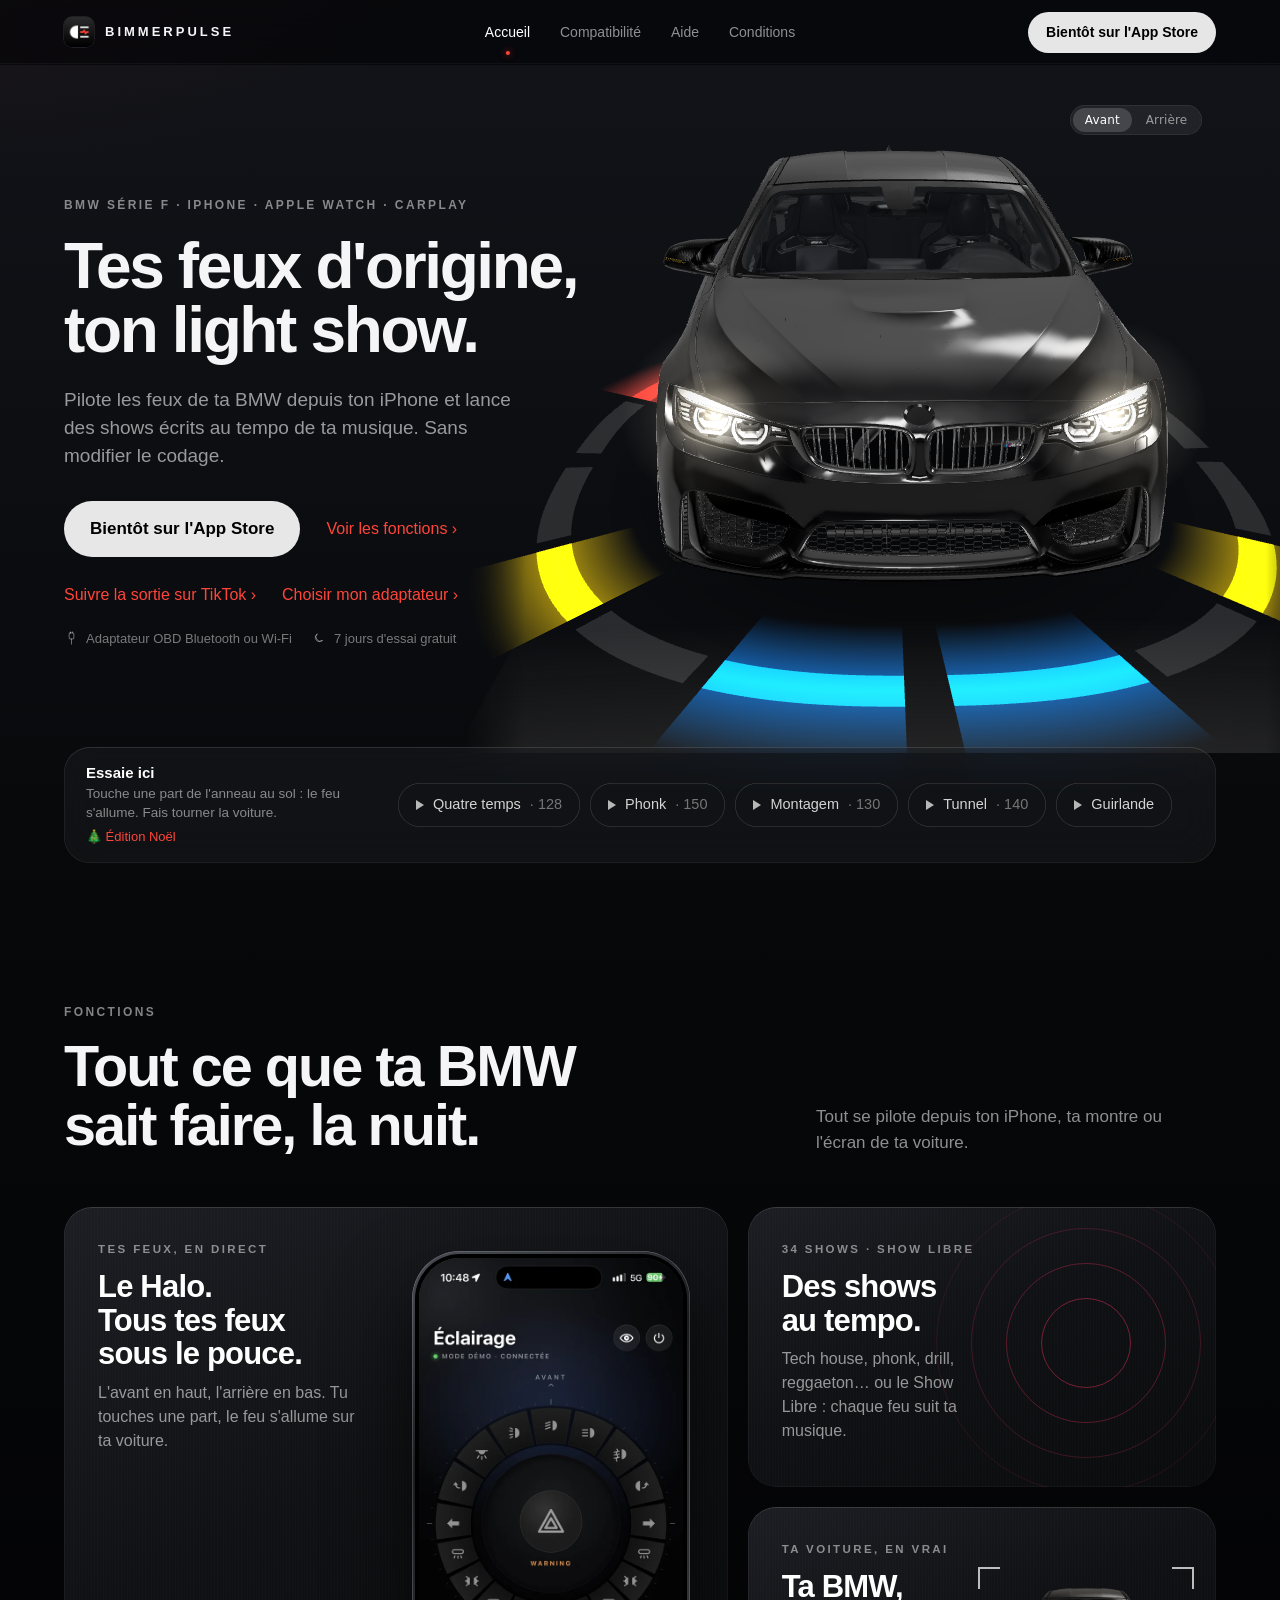
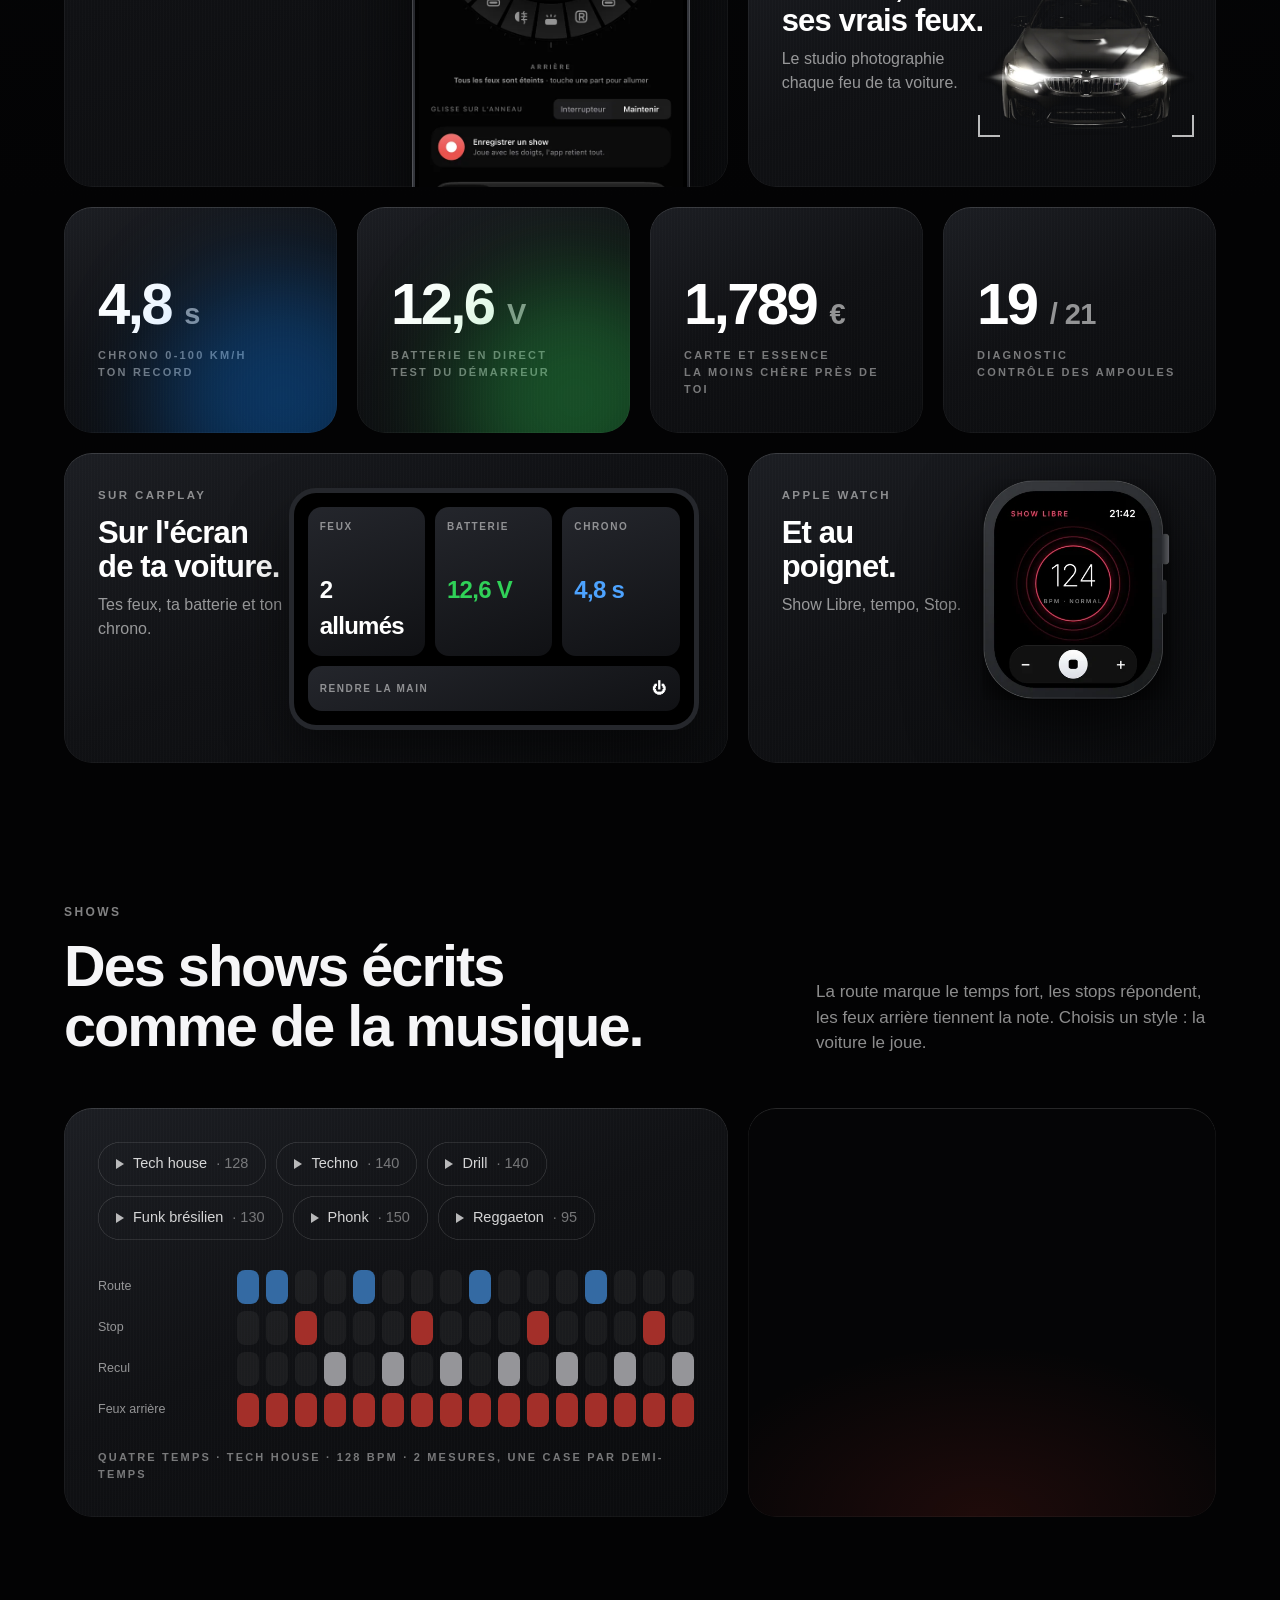
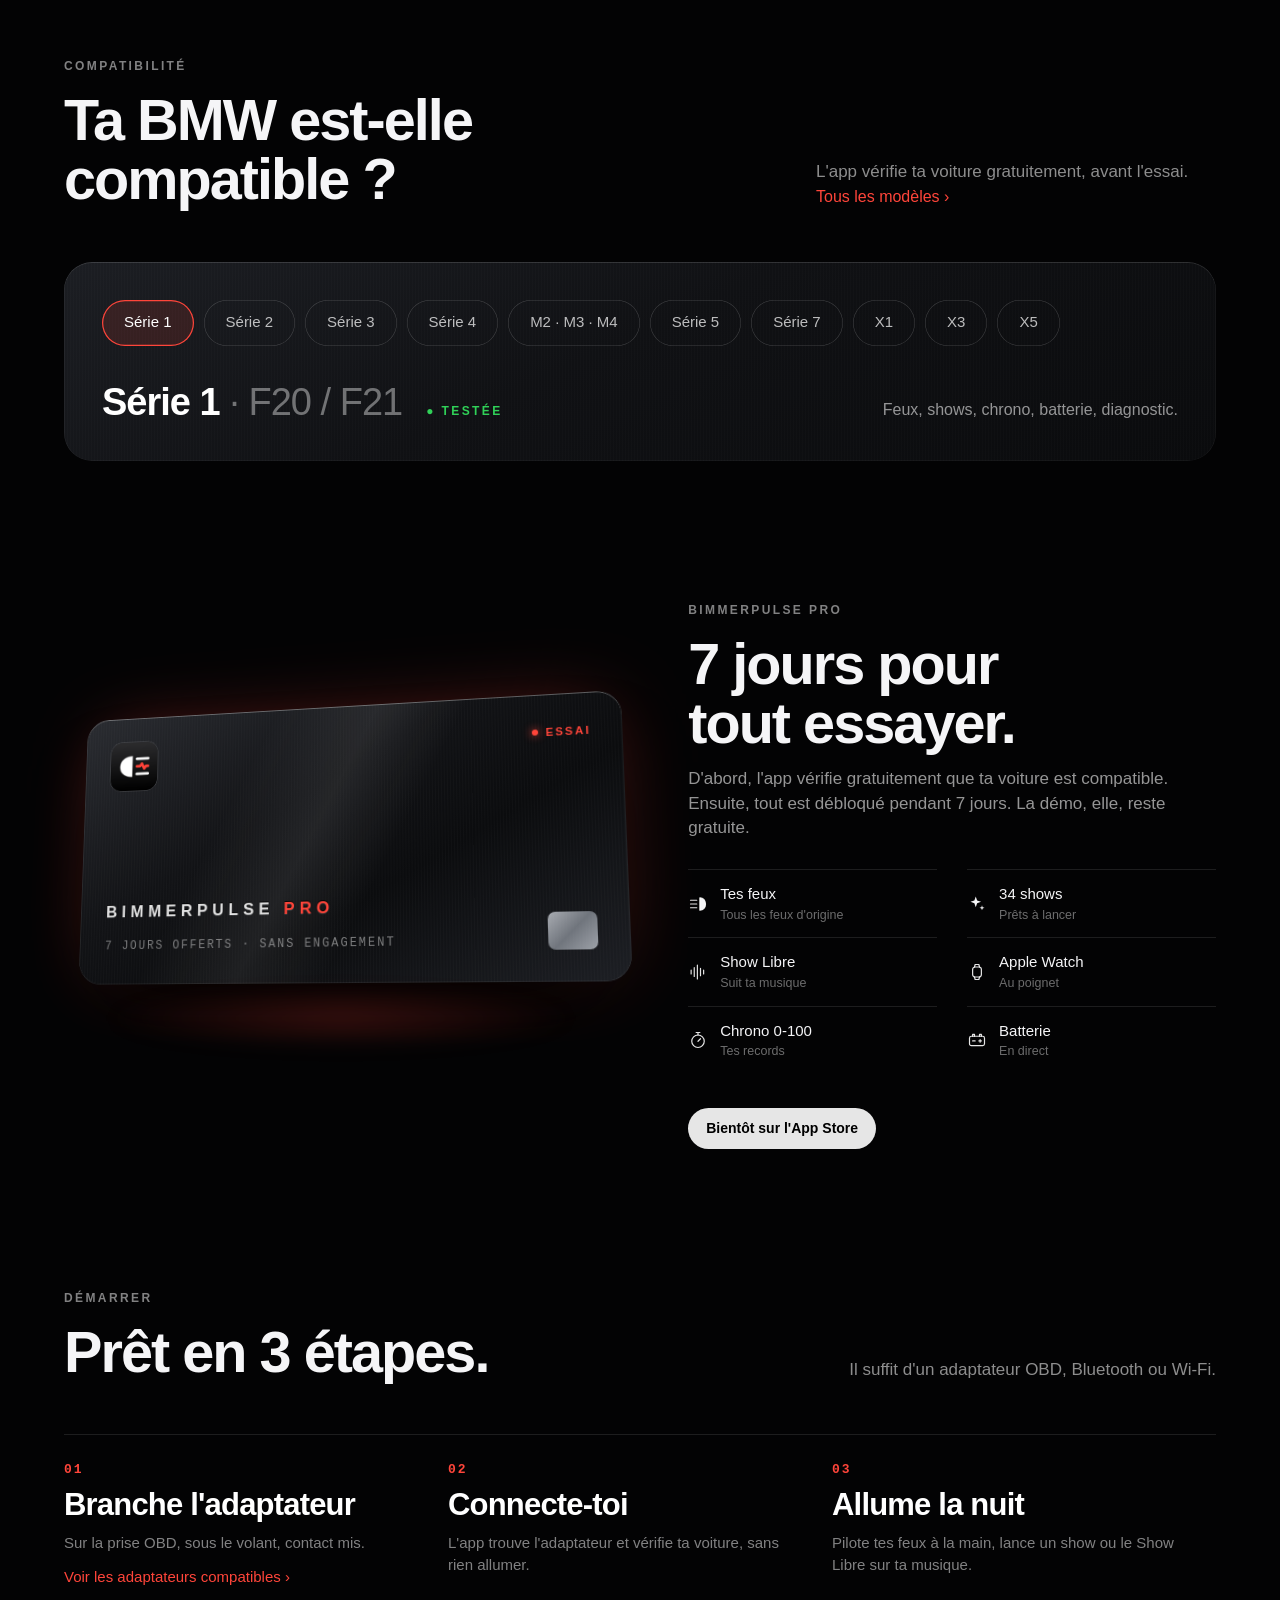
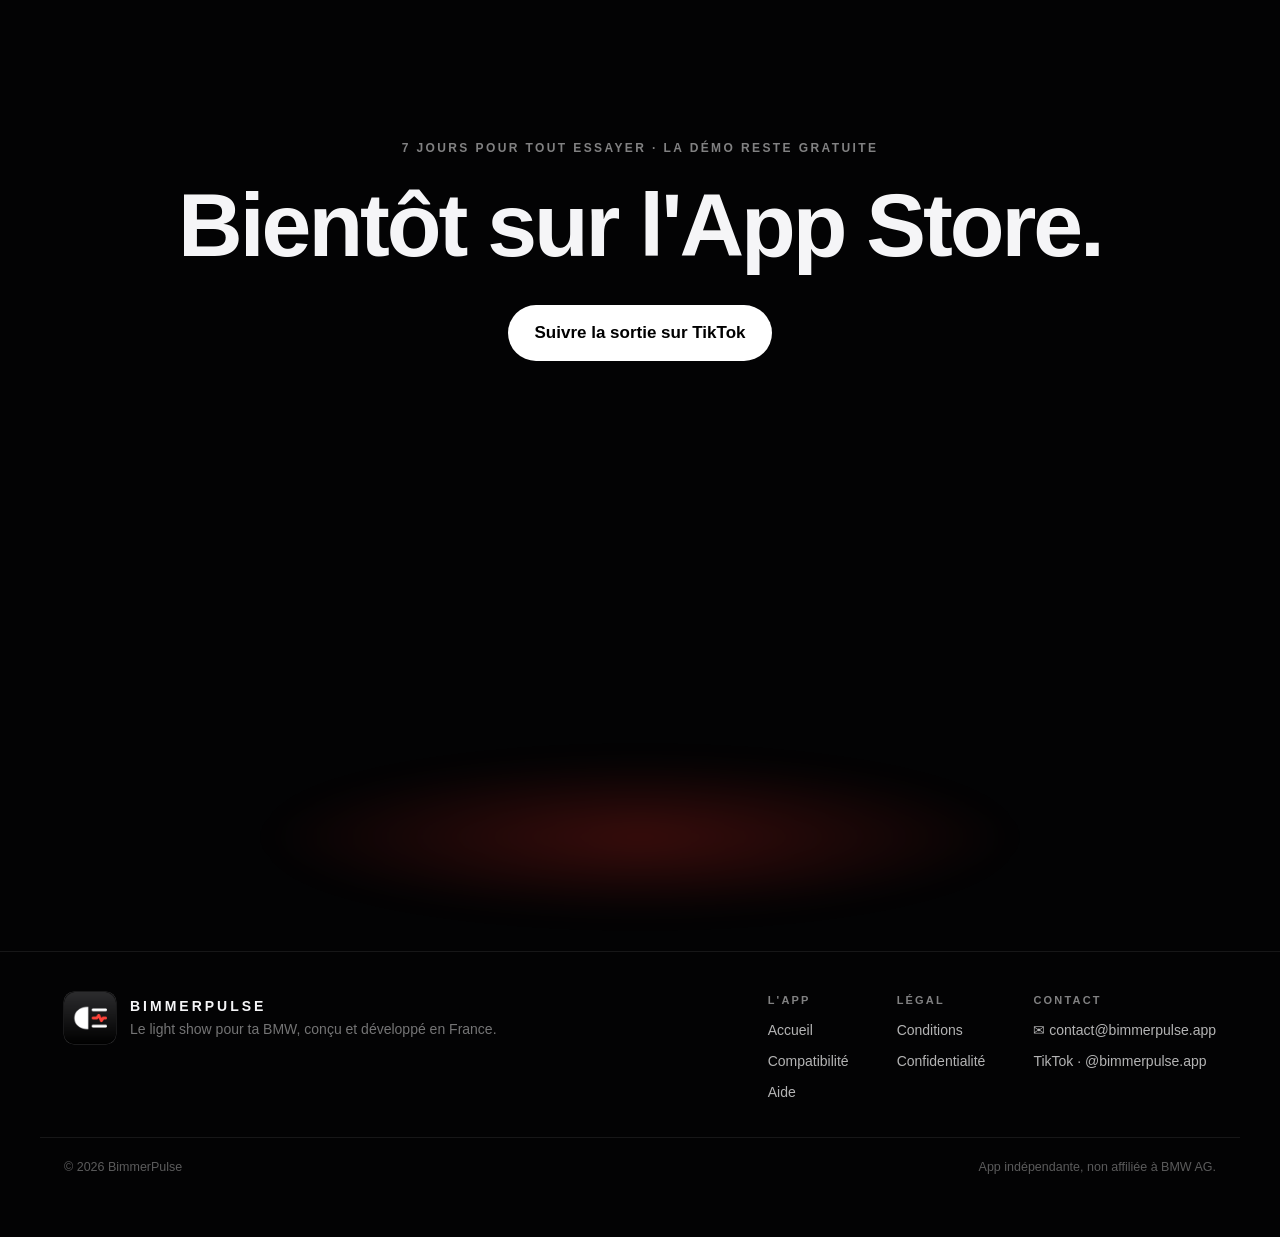
==== commit db5ee395: "Accueil : bouton « Choisir mon adaptateur » qui ouvre la liste des adaptateurs Claude-Session: https" ====
--- a/index.html
+++ b/index.html
@@ -1,9 +1,10 @@
-<!doctype html><html lang="fr"><head><meta charset="utf-8"><meta name="viewport" content="width=device-width,initial-scale=1"><meta http-equiv="Content-Security-Policy" content="default-src 'self'; script-src 'self' 'wasm-unsafe-eval'; style-src 'self' 'unsafe-inline'; img-src 'self' data: blob:; connect-src 'self' blob:; object-src 'none'; base-uri 'self' https://bimmerpulse.app/; form-action 'none'; upgrade-insecure-requests"><meta name="referrer" content="strict-origin-when-cross-origin"><title>BimmerPulse · Light show pour ta BMW série F</title><meta name="description" content="Pilote les feux de ta BMW série F depuis ton iPhone, lance des light shows écrits au tempo de ta musique, sans modifier le codage."><meta property="og:title" content="BimmerPulse · Light show pour ta BMW série F"><meta property="og:description" content="Pilote les feux de ta BMW série F depuis ton iPhone, lance des light shows écrits au tempo de ta musique, sans modifier le codage."><meta property="og:type" content="website"><meta property="og:url" content="https://bimmerpulse.app/"><link rel="canonical" href="https://bimmerpulse.app/"><meta property="og:image" content="https://bimmerpulse.app/assets/img/partage.jpg?v=8158f129"><meta property="og:image:width" content="1200"><meta property="og:image:height" content="630"><meta name="twitter:card" content="summary_large_image"><meta name="theme-color" content="#000000"><link rel="icon" href="assets/img/icone.png?v=67a4bd5c"><link rel="apple-touch-icon" href="assets/img/icone.png?v=67a4bd5c"><script src="assets/theme.js?v=cf7202b6"></script><link rel="stylesheet" href="assets/style.css?v=3197146b"></head><body><header><div class="wrap"><a class="brand" href="index.html"><img src="assets/img/icone.png?v=67a4bd5c" alt="" width="30" height="30">BimmerPulse</a><nav><a href="index.html" class="on" aria-current="page">Accueil</a><a href="compatibilite.html">Compatibilité</a><a href="aide.html">Aide</a><a href="legal.html">Conditions</a></nav><span class="cta off">Bientôt sur l'App Store</span></div></header><main class="nx rf"><section class="rf-hero"><div class="wrap">
+<!doctype html><html lang="fr"><head><meta charset="utf-8"><meta name="viewport" content="width=device-width,initial-scale=1"><meta http-equiv="Content-Security-Policy" content="default-src 'self'; script-src 'self' 'wasm-unsafe-eval'; style-src 'self' 'unsafe-inline'; img-src 'self' data: blob:; connect-src 'self' blob:; object-src 'none'; base-uri 'self' https://bimmerpulse.app/; form-action 'none'; upgrade-insecure-requests"><meta name="referrer" content="strict-origin-when-cross-origin"><title>BimmerPulse · Light show pour ta BMW série F</title><meta name="description" content="Pilote les feux de ta BMW série F depuis ton iPhone, lance des light shows écrits au tempo de ta musique, sans modifier le codage."><meta property="og:title" content="BimmerPulse · Light show pour ta BMW série F"><meta property="og:description" content="Pilote les feux de ta BMW série F depuis ton iPhone, lance des light shows écrits au tempo de ta musique, sans modifier le codage."><meta property="og:type" content="website"><meta property="og:url" content="https://bimmerpulse.app/"><link rel="canonical" href="https://bimmerpulse.app/"><meta property="og:image" content="https://bimmerpulse.app/assets/img/partage.jpg?v=8158f129"><meta property="og:image:width" content="1200"><meta property="og:image:height" content="630"><meta name="twitter:card" content="summary_large_image"><meta name="theme-color" content="#000000"><link rel="icon" href="assets/img/icone.png?v=67a4bd5c"><link rel="apple-touch-icon" href="assets/img/icone.png?v=67a4bd5c"><script src="assets/theme.js?v=cf7202b6"></script><link rel="stylesheet" href="assets/style.css?v=f8f5fa70"></head><body><header><div class="wrap"><a class="brand" href="index.html"><img src="assets/img/icone.png?v=67a4bd5c" alt="" width="30" height="30">BimmerPulse</a><nav><a href="index.html" class="on" aria-current="page">Accueil</a><a href="compatibilite.html">Compatibilité</a><a href="aide.html">Aide</a><a href="legal.html">Conditions</a></nav><span class="cta off">Bientôt sur l'App Store</span></div></header><main class="nx rf"><section class="rf-hero"><div class="wrap">
 <div class="rf-top"><div class="rf-txt"><div class="caps">BMW série F · iPhone · Apple Watch · CarPlay</div>
 <h1>Tes feux d'origine,<br>ton light show.</h1>
 <p class="lead">Pilote les feux de ta BMW depuis ton iPhone et lance des shows écrits au tempo de ta musique. Sans modifier le codage.</p>
 <div class="nx-act"><span class="cta big off">Bientôt sur l'App Store</span><a class="nx-lien" href="#fonctions">Voir les fonctions ›</a>
-<a class="nx-lien" href="https://www.tiktok.com/@bimmerpulse.app" target="_blank" rel="noopener">Suivre la sortie sur TikTok ›</a></div>
+<a class="nx-lien" href="https://www.tiktok.com/@bimmerpulse.app" target="_blank" rel="noopener">Suivre la sortie sur TikTok ›</a>
+<a class="nx-lien" href="compatibilite.html#adaptateurs">Choisir mon adaptateur ›</a></div>
 <div class="nx-sous"><span><svg viewBox="0 0 32 32" width="15" height="15" fill="none" stroke="currentColor" stroke-width="1.9" stroke-linecap="round" stroke-linejoin="round" aria-hidden="true"><rect x="11" y="4" width="10" height="13" rx="2"/><path d="M14 4V2M18 4V2M16 17v11"/></svg>Adaptateur OBD Bluetooth ou Wi-Fi</span><span><svg viewBox="0 0 32 32" width="15" height="15" fill="none" stroke="currentColor" stroke-width="1.9" stroke-linecap="round" stroke-linejoin="round" aria-hidden="true"><path d="M22 20.5A9 9 0 0 1 11.5 6 9 9 0 1 0 22 20.5z"/></svg>7 jours d'essai gratuit</span></div></div>
 <div class="rf-slot" id="slot-hero" data-a="0" data-swing="64"><div class="stage"><div class="car" role="img" aria-label="Voiture vue de face"><img class="base" data-src="assets/car/photo-front-off.webp?v=a5b0f169" alt=""><img class="lamp" data-id="f:drl-screenLeft" data-src="assets/car/photo-front-drl-screenLeft.webp?v=a40128eb" alt="" decoding="async"><img class="lamp" data-id="f:drl-screenRight" data-src="assets/car/photo-front-drl-screenRight.webp?v=353fad5e" alt="" decoding="async"><img class="lamp" data-id="f:low-screenLeft" data-src="assets/car/photo-front-low-screenLeft.webp?v=89714e93" alt="" decoding="async"><img class="lamp" data-id="f:low-screenRight" data-src="assets/car/photo-front-low-screenRight.webp?v=e4ed2316" alt="" decoding="async"><img class="lamp" data-id="f:high-screenLeft" data-src="assets/car/photo-front-high-screenLeft.webp?v=07f35456" alt="" decoding="async"><img class="lamp" data-id="f:high-screenRight" data-src="assets/car/photo-front-high-screenRight.webp?v=b7ce3f3e" alt="" decoding="async"><img class="lamp" data-id="f:fog-screenLeft" data-src="assets/car/photo-front-fog-screenLeft.webp?v=87f8d20e" alt="" decoding="async"><img class="lamp" data-id="f:fog-screenRight" data-src="assets/car/photo-front-fog-screenRight.webp?v=3f9e915f" alt="" decoding="async"><img class="lamp" data-id="f:indicator-screenLeft" data-src="assets/car/photo-front-indicator-screenLeft.webp?v=65b48d0c" alt="" decoding="async"><img class="lamp" data-id="f:indicator-screenRight" data-src="assets/car/photo-front-indicator-screenRight.webp?v=aaab76f1" alt="" decoding="async"><img class="lamp" data-id="f:interior" data-src="assets/car/photo-front-interior.webp?v=ef7b3670" alt="" decoding="async"></div><div class="car" role="img" aria-label="Voiture vue de dos"><img class="base" data-src="assets/car/photo-rear-off.webp?v=ff8c7cd8" alt=""><img class="lamp" data-id="r:tail-screenLeft" data-src="assets/car/photo-rear-tail-screenLeft.webp?v=6382d68e" alt="" decoding="async"><img class="lamp" data-id="r:tail-screenRight" data-src="assets/car/photo-rear-tail-screenRight.webp?v=645a77eb" alt="" decoding="async"><img class="lamp" data-id="r:indicator-screenLeft" data-src="assets/car/photo-rear-indicator-screenLeft.webp?v=1ed4037c" alt="" decoding="async"><img class="lamp" data-id="r:indicator-screenRight" data-src="assets/car/photo-rear-indicator-screenRight.webp?v=1c9835c5" alt="" decoding="async"><img class="lamp" data-id="r:reverse-screenLeft" data-src="assets/car/photo-rear-reverse-screenLeft.webp?v=6d0d1dee" alt="" decoding="async"><img class="lamp" data-id="r:reverse-screenRight" data-src="assets/car/photo-rear-reverse-screenRight.webp?v=0c73479a" alt="" decoding="async"><img class="lamp" data-id="r:brake" data-src="assets/car/photo-rear-brake.webp?v=7abec796" alt="" decoding="async"><img class="lamp" data-id="r:fog" data-src="assets/car/photo-rear-fog.webp?v=7f518057" alt="" decoding="async"><img class="lamp" data-id="r:interior" data-src="assets/car/photo-rear-interior.webp?v=6149547d" alt="" decoding="async"></div><canvas class="fx" aria-hidden="true"></canvas></div></div></div>
 <div class="rf-halo"><svg viewBox="0 0 320 320" role="group" aria-label="Halo : les feux de la voiture"><path class="hp" data-l="low" style="--c:#0a84ff" d="M164.08 4.05A156 156 0 0 1 215.91 14.36L196.55 64.77A102 102 0 0 0 162.67 58.03Z" tabindex="0" role="button" aria-pressed="false" aria-label="Croisement"/><svg viewBox="0 0 32 32" class="hi" x="174.2" y="22.5" width="22" height="22" fill="none" stroke="currentColor" stroke-width="2.4" stroke-linecap="round" stroke-linejoin="round"><path d="M19 6c5.5 0 9 4.5 9 10s-3.5 10-9 10z" fill="currentColor"/><path d="M14 9 5 12M14 14.5 5 17.5M14 20 5 23"/></svg><path class="hp" data-l="high" style="--c:#4da3ff" d="M223.45 17.49A156 156 0 0 1 267.38 46.84L230.21 86.01A102 102 0 0 0 201.49 66.82Z" tabindex="0" role="button" aria-pressed="false" aria-label="Route"/><svg viewBox="0 0 32 32" class="hi" x="220.7" y="41.7" width="22" height="22" fill="none" stroke="currentColor" stroke-width="2.4" stroke-linecap="round" stroke-linejoin="round"><path d="M19 6c5.5 0 9 4.5 9 10s-3.5 10-9 10z" fill="currentColor"/><path d="M14 10H4M14 16H4M14 22H4"/></svg><path class="hp" data-l="drl" style="--c:#ffd60a" d="M273.16 52.62A156 156 0 0 1 302.51 96.55L253.18 118.51A102 102 0 0 0 233.99 89.79Z" tabindex="0" role="button" aria-pressed="false" aria-label="Feux de jour"/><svg viewBox="0 0 32 32" class="hi" x="256.3" y="77.3" width="22" height="22" fill="none" stroke="currentColor" stroke-width="2.4" stroke-linecap="round" stroke-linejoin="round"><path d="M19 6c5.5 0 9 4.5 9 10s-3.5 10-9 10z" fill="currentColor"/><path d="M14 8.5 9.5 6M14 13 8.5 12M14 19 8.5 20M14 23.5 9.5 26"/></svg><path class="hp" data-l="inside" style="--c:#bfd9ff" d="M305.64 104.09A156 156 0 0 1 315.95 155.92L261.97 157.33A102 102 0 0 0 255.23 123.45Z" tabindex="0" role="button" aria-pressed="false" aria-label="Intérieur"/><svg viewBox="0 0 32 32" class="hi" x="275.5" y="123.8" width="22" height="22" fill="none" stroke="currentColor" stroke-width="2.4" stroke-linecap="round" stroke-linejoin="round"><path d="M5 9h22"/><path d="M9 9.5h14a7 7 0 0 1-14 0z" fill="currentColor"/><path d="M16 21v5M10 19.5l-2.5 4M22 19.5l2.5 4"/></svg><path class="hp" data-l="indR" style="--c:#ff9f0a" d="M315.95 164.08A156 156 0 0 1 305.64 215.91L255.23 196.55A102 102 0 0 0 261.97 162.67Z" tabindex="0" role="button" aria-pressed="false" aria-label="Clignotant droit"/><svg viewBox="0 0 32 32" class="hi" x="275.5" y="174.2" width="22" height="22" fill="none" stroke="currentColor" stroke-width="2.4" stroke-linecap="round" stroke-linejoin="round"><path transform="translate(32 0) scale(-1 1)" d="M4 16 14 6v6h14v8H14v6z" fill="currentColor"/></svg><path class="hp" data-l="tail" style="--c:#ff453a" d="M302.51 223.45A156 156 0 0 1 273.16 267.38L233.99 230.21A102 102 0 0 0 253.18 201.49Z" tabindex="0" role="button" aria-pressed="false" aria-label="Feux arrière"/><svg viewBox="0 0 32 32" class="hi" x="256.3" y="220.7" width="22" height="22" fill="none" stroke="currentColor" stroke-width="2.4" stroke-linecap="round" stroke-linejoin="round"><rect x="4" y="10" width="24" height="12" rx="4"/><rect x="8" y="14" width="16" height="4" rx="2" fill="currentColor"/></svg><path class="hp" data-l="reverse" style="--c:#e9e9ee" d="M267.38 273.16A156 156 0 0 1 223.45 302.51L201.49 253.18A102 102 0 0 0 230.21 233.99Z" tabindex="0" role="button" aria-pressed="false" aria-label="Recul"/><svg viewBox="0 0 32 32" class="hi" x="220.7" y="256.3" width="22" height="22" fill="none" stroke="currentColor" stroke-width="2.4" stroke-linecap="round" stroke-linejoin="round"><rect x="5" y="5" width="22" height="22" rx="6"/><path d="M12.5 22.5v-13h5a3.8 3.8 0 0 1 0 7.6h-5M17.5 17l3.5 5.5" stroke-width="2.6"/></svg><path class="hp" data-l="brake" style="--c:#ff453a" d="M215.91 305.64A156 156 0 0 1 164.08 315.95L162.67 261.97A102 102 0 0 0 196.55 255.23Z" tabindex="0" role="button" aria-pressed="false" aria-label="Stop"/><svg viewBox="0 0 32 32" class="hi" x="174.2" y="275.5" width="22" height="22" fill="none" stroke="currentColor" stroke-width="2.4" stroke-linecap="round" stroke-linejoin="round"><rect x="4" y="11" width="24" height="12" rx="4" fill="currentColor"/><path d="M9 6.5 7.5 4M16 6V3M23 6.5 24.5 4"/></svg><path class="hp" data-l="brake" style="--c:#ff453a" d="M155.92 315.95A156 156 0 0 1 104.09 305.64L123.45 255.23A102 102 0 0 0 157.33 261.97Z" tabindex="0" role="button" aria-pressed="false" aria-label="Stop"/><svg viewBox="0 0 32 32" class="hi" x="123.8" y="275.5" width="22" height="22" fill="none" stroke="currentColor" stroke-width="2.4" stroke-linecap="round" stroke-linejoin="round"><rect x="4" y="11" width="24" height="12" rx="4" fill="currentColor"/><path d="M9 6.5 7.5 4M16 6V3M23 6.5 24.5 4"/></svg><path class="hp" data-l="reverse" style="--c:#e9e9ee" d="M96.55 302.51A156 156 0 0 1 52.62 273.16L89.79 233.99A102 102 0 0 0 118.51 253.18Z" tabindex="0" role="button" aria-pressed="false" aria-label="Recul"/><svg viewBox="0 0 32 32" class="hi" x="77.3" y="256.3" width="22" height="22" fill="none" stroke="currentColor" stroke-width="2.4" stroke-linecap="round" stroke-linejoin="round"><rect x="5" y="5" width="22" height="22" rx="6"/><path d="M12.5 22.5v-13h5a3.8 3.8 0 0 1 0 7.6h-5M17.5 17l3.5 5.5" stroke-width="2.6"/></svg><path class="hp" data-l="tail" style="--c:#ff453a" d="M46.84 267.38A156 156 0 0 1 17.49 223.45L66.82 201.49A102 102 0 0 0 86.01 230.21Z" tabindex="0" role="button" aria-pressed="false" aria-label="Feux arrière"/><svg viewBox="0 0 32 32" class="hi" x="41.7" y="220.7" width="22" height="22" fill="none" stroke="currentColor" stroke-width="2.4" stroke-linecap="round" stroke-linejoin="round"><rect x="4" y="10" width="24" height="12" rx="4"/><rect x="8" y="14" width="16" height="4" rx="2" fill="currentColor"/></svg><path class="hp" data-l="indL" style="--c:#ff9f0a" d="M14.36 215.91A156 156 0 0 1 4.05 164.08L58.03 162.67A102 102 0 0 0 64.77 196.55Z" tabindex="0" role="button" aria-pressed="false" aria-label="Clignotant gauche"/><svg viewBox="0 0 32 32" class="hi" x="22.5" y="174.2" width="22" height="22" fill="none" stroke="currentColor" stroke-width="2.4" stroke-linecap="round" stroke-linejoin="round"><path d="M4 16 14 6v6h14v8H14v6z" fill="currentColor"/></svg><path class="hp" data-l="inside" style="--c:#bfd9ff" d="M4.05 155.92A156 156 0 0 1 14.36 104.09L64.77 123.45A102 102 0 0 0 58.03 157.33Z" tabindex="0" role="button" aria-pressed="false" aria-label="Intérieur"/><svg viewBox="0 0 32 32" class="hi" x="22.5" y="123.8" width="22" height="22" fill="none" stroke="currentColor" stroke-width="2.4" stroke-linecap="round" stroke-linejoin="round"><path d="M5 9h22"/><path d="M9 9.5h14a7 7 0 0 1-14 0z" fill="currentColor"/><path d="M16 21v5M10 19.5l-2.5 4M22 19.5l2.5 4"/></svg><path class="hp" data-l="drl" style="--c:#ffd60a" d="M17.49 96.55A156 156 0 0 1 46.84 52.62L86.01 89.79A102 102 0 0 0 66.82 118.51Z" tabindex="0" role="button" aria-pressed="false" aria-label="Feux de jour"/><svg viewBox="0 0 32 32" class="hi" x="41.7" y="77.3" width="22" height="22" fill="none" stroke="currentColor" stroke-width="2.4" stroke-linecap="round" stroke-linejoin="round"><path d="M19 6c5.5 0 9 4.5 9 10s-3.5 10-9 10z" fill="currentColor"/><path d="M14 8.5 9.5 6M14 13 8.5 12M14 19 8.5 20M14 23.5 9.5 26"/></svg><path class="hp" data-l="high" style="--c:#4da3ff" d="M52.62 46.84A156 156 0 0 1 96.55 17.49L118.51 66.82A102 102 0 0 0 89.79 86.01Z" tabindex="0" role="button" aria-pressed="false" aria-label="Route"/><svg viewBox="0 0 32 32" class="hi" x="77.3" y="41.7" width="22" height="22" fill="none" stroke="currentColor" stroke-width="2.4" stroke-linecap="round" stroke-linejoin="round"><path d="M19 6c5.5 0 9 4.5 9 10s-3.5 10-9 10z" fill="currentColor"/><path d="M14 10H4M14 16H4M14 22H4"/></svg><path class="hp" data-l="low" style="--c:#0a84ff" d="M104.09 14.36A156 156 0 0 1 155.92 4.05L157.33 58.03A102 102 0 0 0 123.45 64.77Z" tabindex="0" role="button" aria-pressed="false" aria-label="Croisement"/><svg viewBox="0 0 32 32" class="hi" x="123.8" y="22.5" width="22" height="22" fill="none" stroke="currentColor" stroke-width="2.4" stroke-linecap="round" stroke-linejoin="round"><path d="M19 6c5.5 0 9 4.5 9 10s-3.5 10-9 10z" fill="currentColor"/><path d="M14 9 5 12M14 14.5 5 17.5M14 20 5 23"/></svg><circle class="hp hw" data-l="hazard" style="--c:#ff9f0a" cx="160" cy="160" r="50" tabindex="0" role="button" aria-pressed="false" aria-label="Warning"/><svg viewBox="0 0 32 32" class="hi" x="143" y="136" width="34" height="34" fill="none" stroke="currentColor" stroke-width="2.4" stroke-linecap="round" stroke-linejoin="round"><path d="M16 3.5 29 27H3z"/><path d="M16 12.5 22.2 23H9.8z"/></svg><text x="160" y="188" text-anchor="middle">WARNING</text><text x="160" y="82" text-anchor="middle">AVANT</text><text x="160" y="246" text-anchor="middle">ARRIÈRE</text></svg><div class="rf-halo-nom" aria-live="polite">Touche une part : le feu s'allume.</div></div>
@@ -59,7 +60,8 @@
 </div></div></section>
 <section class="nx-sec"><div class="wrap">
 <div class="rf-head"><div><div class="caps">Démarrer</div><h2>Prêt en 3 étapes.</h2></div><p>Il suffit d'un adaptateur OBD, Bluetooth ou Wi-Fi.</p></div>
-<div class="nx-etapes rf-rev"><div><div class="n">01</div><h3>Branche l'adaptateur</h3><p>Sur la prise OBD, sous le volant, contact mis.</p></div>
+<div class="nx-etapes rf-rev"><div><div class="n">01</div><h3>Branche l'adaptateur</h3><p>Sur la prise OBD, sous le volant, contact mis.</p>
+<a class="nx-lien" href="compatibilite.html#adaptateurs">Voir les adaptateurs compatibles ›</a></div>
 <div><div class="n">02</div><h3>Connecte-toi</h3><p>L'app trouve l'adaptateur et vérifie ta voiture, sans rien allumer.</p></div>
 <div><div class="n">03</div><h3>Allume la nuit</h3><p>Pilote tes feux à la main, lance un show ou le Show Libre sur ta musique.</p></div></div>
 </div></section>
--- a/assets/style.css
+++ b/assets/style.css
@@ -478,6 +478,7 @@
 .nx-etapes>div{padding:28px 30px 0 0}
 .nx-etapes .n{font:600 13px/1 ui-monospace,Menlo,monospace;color:rgb(var(--acc,10,132,255));letter-spacing:2px}
 .nx-etapes h3{font-size:19px;font-weight:600;margin:14px 0 6px} .nx-etapes p{font-size:15px;color:rgba(255,255,255,.5);margin:0}
+.nx-etapes .nx-lien{display:inline-block;font-size:15px;margin-top:12px}
 .nx-fin{height:110px}
 
 @media (max-width:700px){
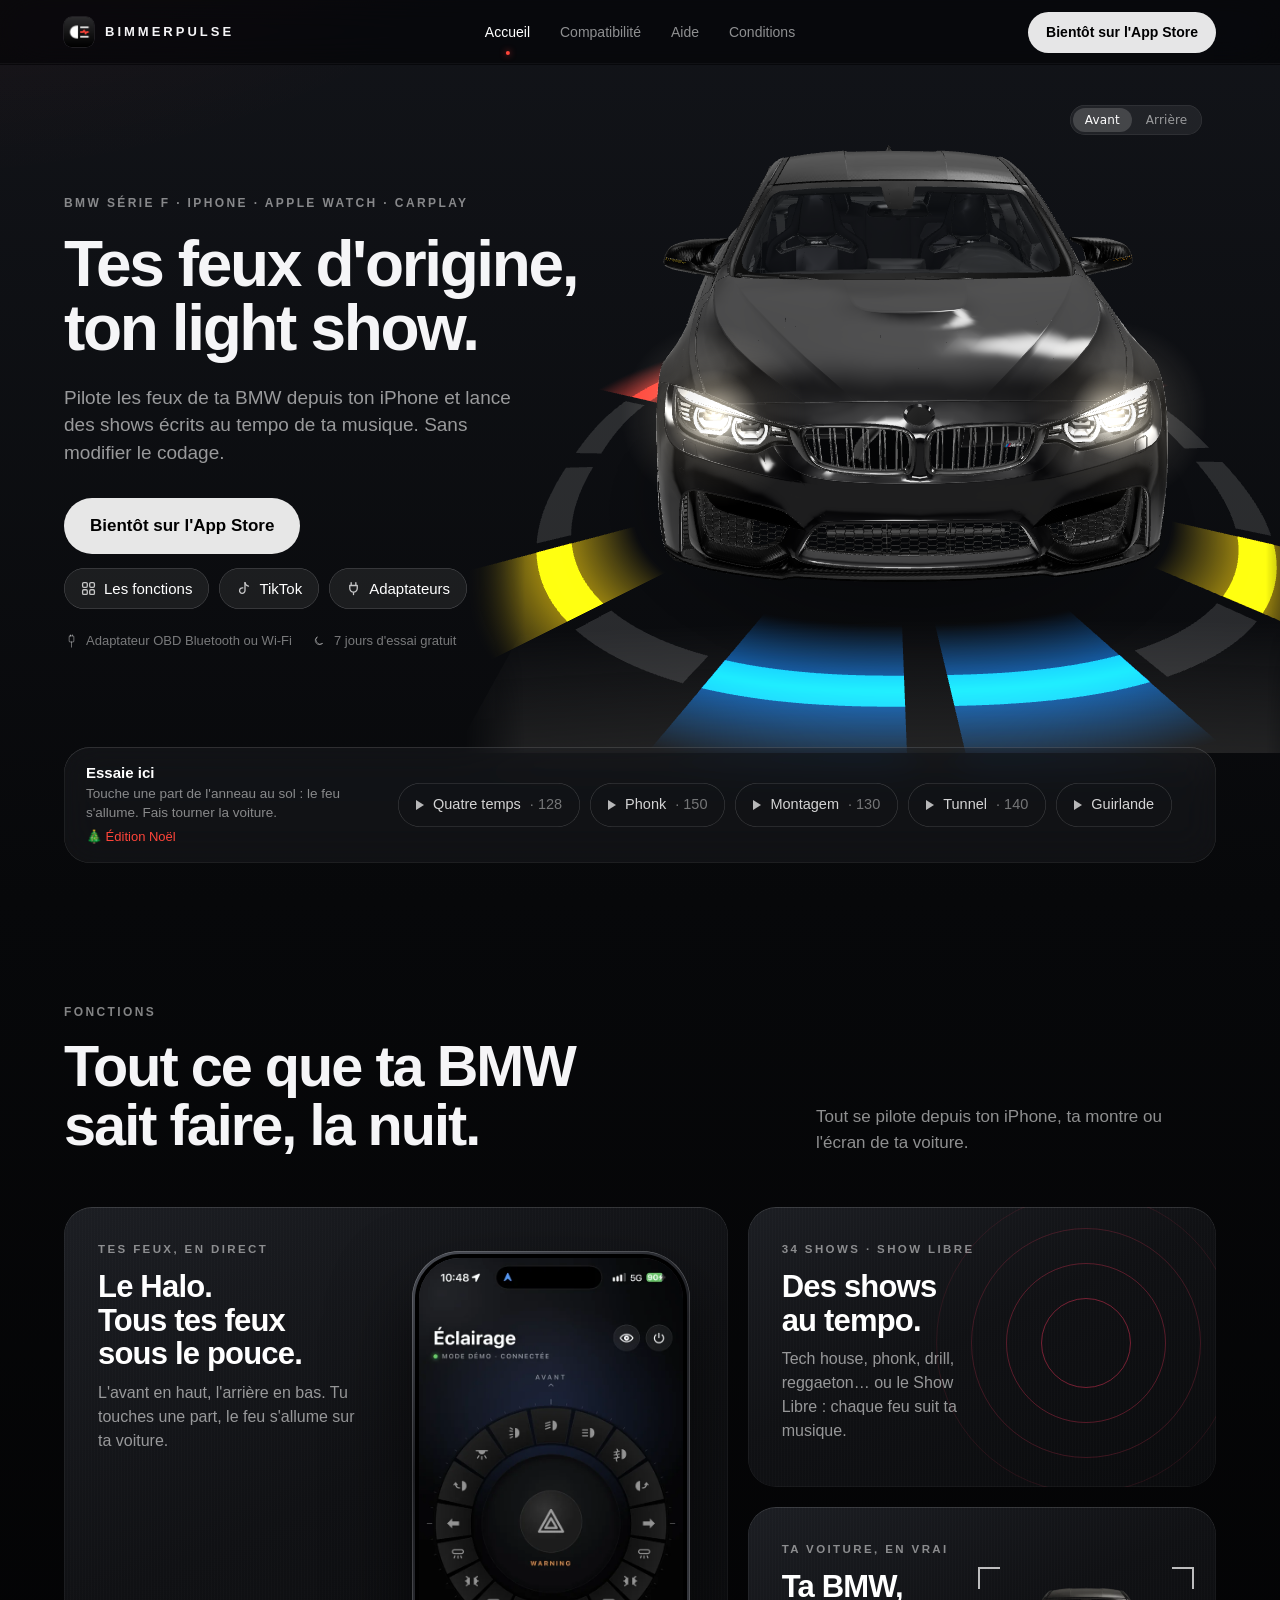
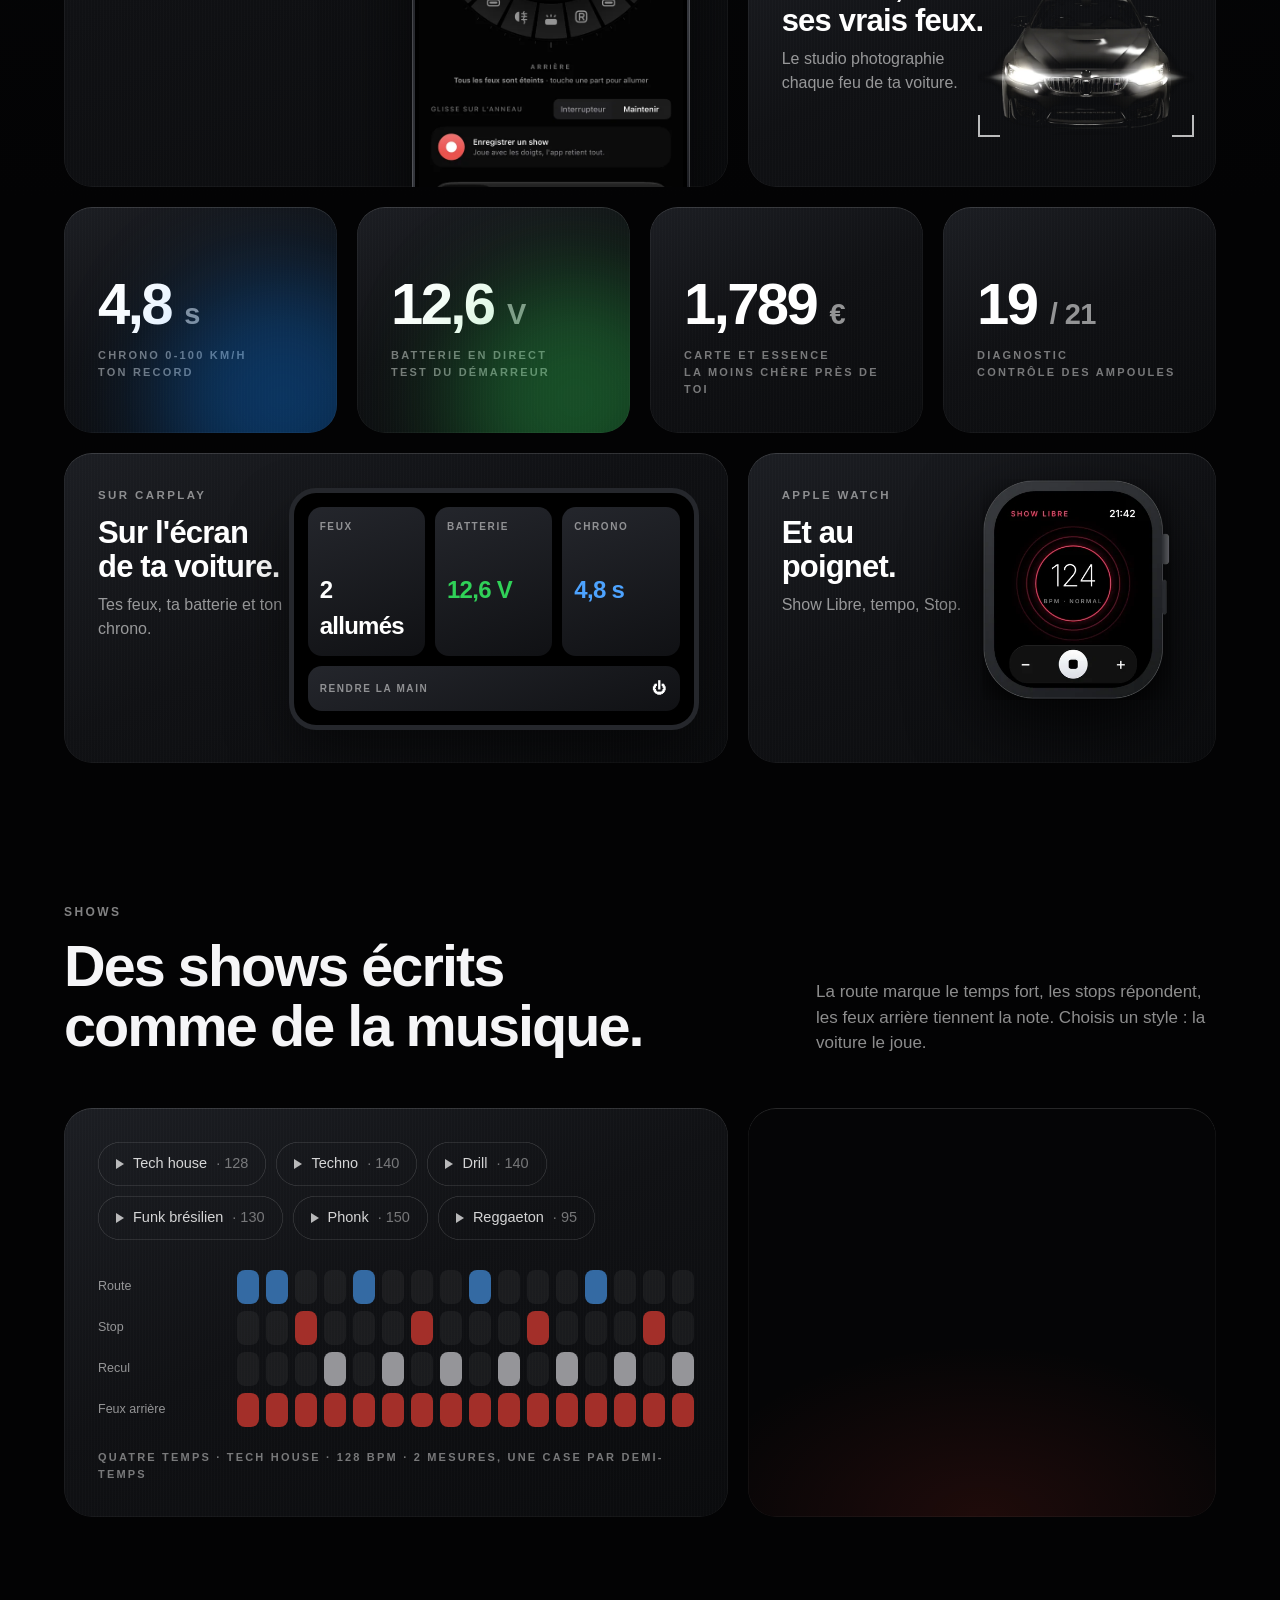
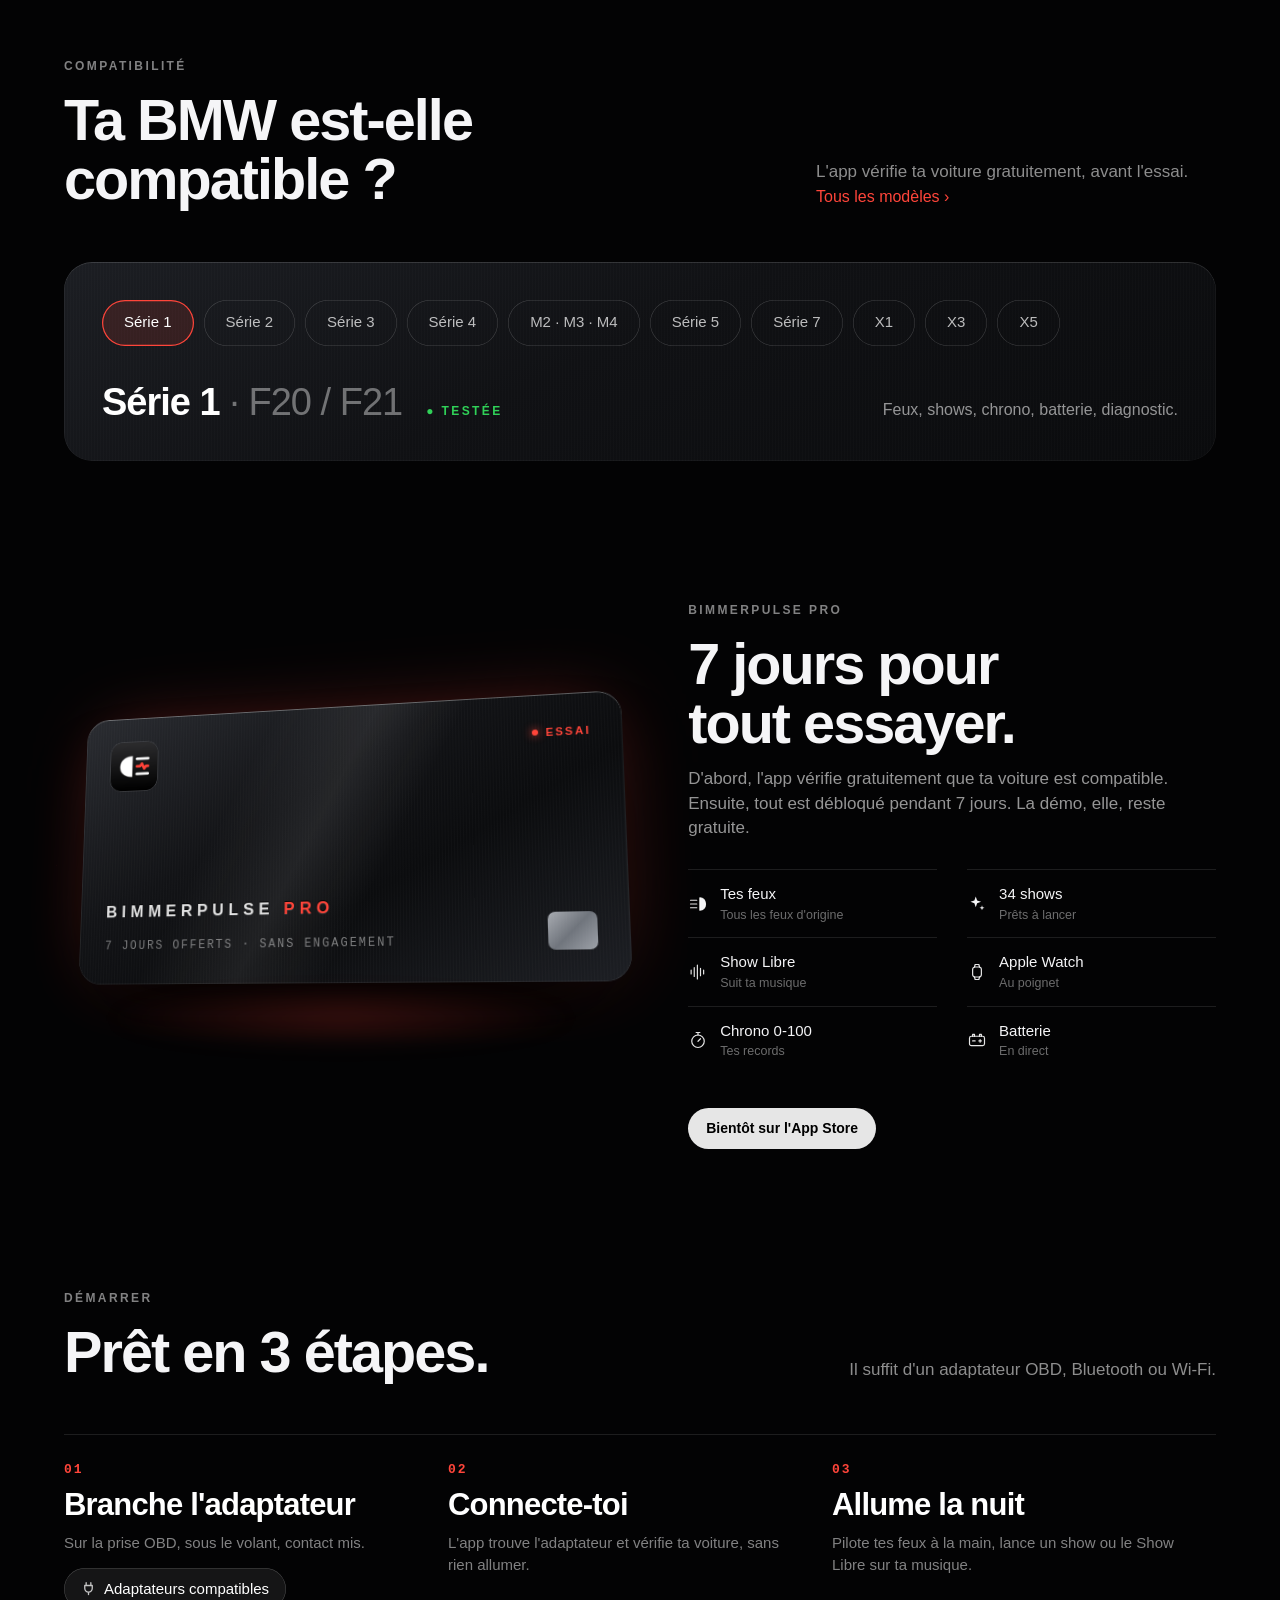
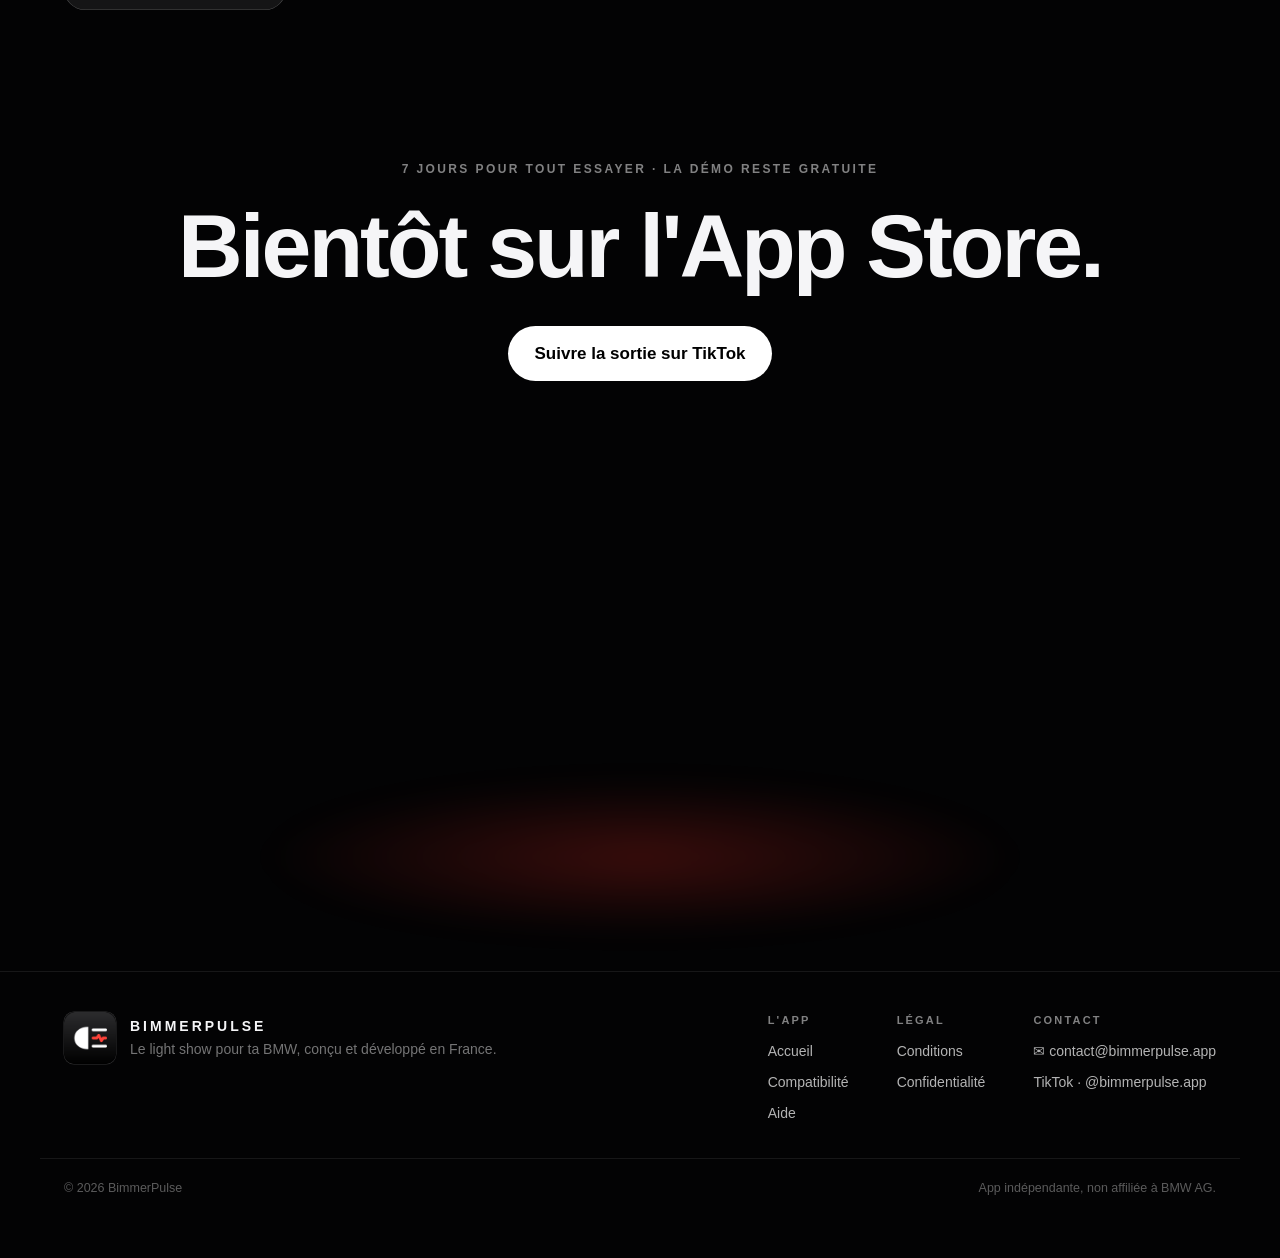
==== commit a1d88fb4: "Accueil : pastilles en verre (Fonctions, TikTok, Adaptateurs) à la place des liens bleus Claude-Sess" ====
--- a/index.html
+++ b/index.html
@@ -1,10 +1,9 @@
-<!doctype html><html lang="fr"><head><meta charset="utf-8"><meta name="viewport" content="width=device-width,initial-scale=1"><meta http-equiv="Content-Security-Policy" content="default-src 'self'; script-src 'self' 'wasm-unsafe-eval'; style-src 'self' 'unsafe-inline'; img-src 'self' data: blob:; connect-src 'self' blob:; object-src 'none'; base-uri 'self' https://bimmerpulse.app/; form-action 'none'; upgrade-insecure-requests"><meta name="referrer" content="strict-origin-when-cross-origin"><title>BimmerPulse · Light show pour ta BMW série F</title><meta name="description" content="Pilote les feux de ta BMW série F depuis ton iPhone, lance des light shows écrits au tempo de ta musique, sans modifier le codage."><meta property="og:title" content="BimmerPulse · Light show pour ta BMW série F"><meta property="og:description" content="Pilote les feux de ta BMW série F depuis ton iPhone, lance des light shows écrits au tempo de ta musique, sans modifier le codage."><meta property="og:type" content="website"><meta property="og:url" content="https://bimmerpulse.app/"><link rel="canonical" href="https://bimmerpulse.app/"><meta property="og:image" content="https://bimmerpulse.app/assets/img/partage.jpg?v=8158f129"><meta property="og:image:width" content="1200"><meta property="og:image:height" content="630"><meta name="twitter:card" content="summary_large_image"><meta name="theme-color" content="#000000"><link rel="icon" href="assets/img/icone.png?v=67a4bd5c"><link rel="apple-touch-icon" href="assets/img/icone.png?v=67a4bd5c"><script src="assets/theme.js?v=cf7202b6"></script><link rel="stylesheet" href="assets/style.css?v=f8f5fa70"></head><body><header><div class="wrap"><a class="brand" href="index.html"><img src="assets/img/icone.png?v=67a4bd5c" alt="" width="30" height="30">BimmerPulse</a><nav><a href="index.html" class="on" aria-current="page">Accueil</a><a href="compatibilite.html">Compatibilité</a><a href="aide.html">Aide</a><a href="legal.html">Conditions</a></nav><span class="cta off">Bientôt sur l'App Store</span></div></header><main class="nx rf"><section class="rf-hero"><div class="wrap">
+<!doctype html><html lang="fr"><head><meta charset="utf-8"><meta name="viewport" content="width=device-width,initial-scale=1"><meta http-equiv="Content-Security-Policy" content="default-src 'self'; script-src 'self' 'wasm-unsafe-eval'; style-src 'self' 'unsafe-inline'; img-src 'self' data: blob:; connect-src 'self' blob:; object-src 'none'; base-uri 'self' https://bimmerpulse.app/; form-action 'none'; upgrade-insecure-requests"><meta name="referrer" content="strict-origin-when-cross-origin"><title>BimmerPulse · Light show pour ta BMW série F</title><meta name="description" content="Pilote les feux de ta BMW série F depuis ton iPhone, lance des light shows écrits au tempo de ta musique, sans modifier le codage."><meta property="og:title" content="BimmerPulse · Light show pour ta BMW série F"><meta property="og:description" content="Pilote les feux de ta BMW série F depuis ton iPhone, lance des light shows écrits au tempo de ta musique, sans modifier le codage."><meta property="og:type" content="website"><meta property="og:url" content="https://bimmerpulse.app/"><link rel="canonical" href="https://bimmerpulse.app/"><meta property="og:image" content="https://bimmerpulse.app/assets/img/partage.jpg?v=8158f129"><meta property="og:image:width" content="1200"><meta property="og:image:height" content="630"><meta name="twitter:card" content="summary_large_image"><meta name="theme-color" content="#000000"><link rel="icon" href="assets/img/icone.png?v=67a4bd5c"><link rel="apple-touch-icon" href="assets/img/icone.png?v=67a4bd5c"><script src="assets/theme.js?v=cf7202b6"></script><link rel="stylesheet" href="assets/style.css?v=56d76a97"></head><body><header><div class="wrap"><a class="brand" href="index.html"><img src="assets/img/icone.png?v=67a4bd5c" alt="" width="30" height="30">BimmerPulse</a><nav><a href="index.html" class="on" aria-current="page">Accueil</a><a href="compatibilite.html">Compatibilité</a><a href="aide.html">Aide</a><a href="legal.html">Conditions</a></nav><span class="cta off">Bientôt sur l'App Store</span></div></header><main class="nx rf"><section class="rf-hero"><div class="wrap">
 <div class="rf-top"><div class="rf-txt"><div class="caps">BMW série F · iPhone · Apple Watch · CarPlay</div>
 <h1>Tes feux d'origine,<br>ton light show.</h1>
 <p class="lead">Pilote les feux de ta BMW depuis ton iPhone et lance des shows écrits au tempo de ta musique. Sans modifier le codage.</p>
-<div class="nx-act"><span class="cta big off">Bientôt sur l'App Store</span><a class="nx-lien" href="#fonctions">Voir les fonctions ›</a>
-<a class="nx-lien" href="https://www.tiktok.com/@bimmerpulse.app" target="_blank" rel="noopener">Suivre la sortie sur TikTok ›</a>
-<a class="nx-lien" href="compatibilite.html#adaptateurs">Choisir mon adaptateur ›</a></div>
+<div class="nx-act"><span class="cta big off">Bientôt sur l'App Store</span></div>
+<div class="rf-pills"><a class="rf-pill" href="#fonctions" aria-label="Voir les fonctions"><svg viewBox="0 0 16 16" width="15" height="15" fill="none" stroke="currentColor" stroke-width="1.4" stroke-linecap="round" stroke-linejoin="round" aria-hidden="true"><rect x="1.7" y="1.7" width="5" height="5" rx="1.3"/><rect x="9.3" y="1.7" width="5" height="5" rx="1.3"/><rect x="1.7" y="9.3" width="5" height="5" rx="1.3"/><rect x="9.3" y="9.3" width="5" height="5" rx="1.3"/></svg><span class="l">Les fonctions</span><span class="c">Fonctions</span></a><a class="rf-pill" href="https://www.tiktok.com/@bimmerpulse.app" target="_blank" rel="noopener" aria-label="Suivre la sortie sur TikTok"><svg viewBox="0 0 16 16" width="15" height="15" fill="none" stroke="currentColor" stroke-width="1.4" stroke-linecap="round" stroke-linejoin="round" aria-hidden="true"><path d="M9.6 1.8v8.4a2.9 2.9 0 1 1-2.3-2.8"/><path d="M9.6 1.8c.3 2 1.7 3.4 3.7 3.6"/></svg><span>TikTok</span></a><a class="rf-pill" href="compatibilite.html#adaptateurs" aria-label="Choisir mon adaptateur"><svg viewBox="0 0 16 16" width="15" height="15" fill="none" stroke="currentColor" stroke-width="1.4" stroke-linecap="round" stroke-linejoin="round" aria-hidden="true"><path d="M5.5 1.8v3M10.5 1.8v3M4 4.8h8v3a4 4 0 0 1-8 0zM8 11.8v2.6"/></svg><span>Adaptateurs</span></a></div>
 <div class="nx-sous"><span><svg viewBox="0 0 32 32" width="15" height="15" fill="none" stroke="currentColor" stroke-width="1.9" stroke-linecap="round" stroke-linejoin="round" aria-hidden="true"><rect x="11" y="4" width="10" height="13" rx="2"/><path d="M14 4V2M18 4V2M16 17v11"/></svg>Adaptateur OBD Bluetooth ou Wi-Fi</span><span><svg viewBox="0 0 32 32" width="15" height="15" fill="none" stroke="currentColor" stroke-width="1.9" stroke-linecap="round" stroke-linejoin="round" aria-hidden="true"><path d="M22 20.5A9 9 0 0 1 11.5 6 9 9 0 1 0 22 20.5z"/></svg>7 jours d'essai gratuit</span></div></div>
 <div class="rf-slot" id="slot-hero" data-a="0" data-swing="64"><div class="stage"><div class="car" role="img" aria-label="Voiture vue de face"><img class="base" data-src="assets/car/photo-front-off.webp?v=a5b0f169" alt=""><img class="lamp" data-id="f:drl-screenLeft" data-src="assets/car/photo-front-drl-screenLeft.webp?v=a40128eb" alt="" decoding="async"><img class="lamp" data-id="f:drl-screenRight" data-src="assets/car/photo-front-drl-screenRight.webp?v=353fad5e" alt="" decoding="async"><img class="lamp" data-id="f:low-screenLeft" data-src="assets/car/photo-front-low-screenLeft.webp?v=89714e93" alt="" decoding="async"><img class="lamp" data-id="f:low-screenRight" data-src="assets/car/photo-front-low-screenRight.webp?v=e4ed2316" alt="" decoding="async"><img class="lamp" data-id="f:high-screenLeft" data-src="assets/car/photo-front-high-screenLeft.webp?v=07f35456" alt="" decoding="async"><img class="lamp" data-id="f:high-screenRight" data-src="assets/car/photo-front-high-screenRight.webp?v=b7ce3f3e" alt="" decoding="async"><img class="lamp" data-id="f:fog-screenLeft" data-src="assets/car/photo-front-fog-screenLeft.webp?v=87f8d20e" alt="" decoding="async"><img class="lamp" data-id="f:fog-screenRight" data-src="assets/car/photo-front-fog-screenRight.webp?v=3f9e915f" alt="" decoding="async"><img class="lamp" data-id="f:indicator-screenLeft" data-src="assets/car/photo-front-indicator-screenLeft.webp?v=65b48d0c" alt="" decoding="async"><img class="lamp" data-id="f:indicator-screenRight" data-src="assets/car/photo-front-indicator-screenRight.webp?v=aaab76f1" alt="" decoding="async"><img class="lamp" data-id="f:interior" data-src="assets/car/photo-front-interior.webp?v=ef7b3670" alt="" decoding="async"></div><div class="car" role="img" aria-label="Voiture vue de dos"><img class="base" data-src="assets/car/photo-rear-off.webp?v=ff8c7cd8" alt=""><img class="lamp" data-id="r:tail-screenLeft" data-src="assets/car/photo-rear-tail-screenLeft.webp?v=6382d68e" alt="" decoding="async"><img class="lamp" data-id="r:tail-screenRight" data-src="assets/car/photo-rear-tail-screenRight.webp?v=645a77eb" alt="" decoding="async"><img class="lamp" data-id="r:indicator-screenLeft" data-src="assets/car/photo-rear-indicator-screenLeft.webp?v=1ed4037c" alt="" decoding="async"><img class="lamp" data-id="r:indicator-screenRight" data-src="assets/car/photo-rear-indicator-screenRight.webp?v=1c9835c5" alt="" decoding="async"><img class="lamp" data-id="r:reverse-screenLeft" data-src="assets/car/photo-rear-reverse-screenLeft.webp?v=6d0d1dee" alt="" decoding="async"><img class="lamp" data-id="r:reverse-screenRight" data-src="assets/car/photo-rear-reverse-screenRight.webp?v=0c73479a" alt="" decoding="async"><img class="lamp" data-id="r:brake" data-src="assets/car/photo-rear-brake.webp?v=7abec796" alt="" decoding="async"><img class="lamp" data-id="r:fog" data-src="assets/car/photo-rear-fog.webp?v=7f518057" alt="" decoding="async"><img class="lamp" data-id="r:interior" data-src="assets/car/photo-rear-interior.webp?v=6149547d" alt="" decoding="async"></div><canvas class="fx" aria-hidden="true"></canvas></div></div></div>
 <div class="rf-halo"><svg viewBox="0 0 320 320" role="group" aria-label="Halo : les feux de la voiture"><path class="hp" data-l="low" style="--c:#0a84ff" d="M164.08 4.05A156 156 0 0 1 215.91 14.36L196.55 64.77A102 102 0 0 0 162.67 58.03Z" tabindex="0" role="button" aria-pressed="false" aria-label="Croisement"/><svg viewBox="0 0 32 32" class="hi" x="174.2" y="22.5" width="22" height="22" fill="none" stroke="currentColor" stroke-width="2.4" stroke-linecap="round" stroke-linejoin="round"><path d="M19 6c5.5 0 9 4.5 9 10s-3.5 10-9 10z" fill="currentColor"/><path d="M14 9 5 12M14 14.5 5 17.5M14 20 5 23"/></svg><path class="hp" data-l="high" style="--c:#4da3ff" d="M223.45 17.49A156 156 0 0 1 267.38 46.84L230.21 86.01A102 102 0 0 0 201.49 66.82Z" tabindex="0" role="button" aria-pressed="false" aria-label="Route"/><svg viewBox="0 0 32 32" class="hi" x="220.7" y="41.7" width="22" height="22" fill="none" stroke="currentColor" stroke-width="2.4" stroke-linecap="round" stroke-linejoin="round"><path d="M19 6c5.5 0 9 4.5 9 10s-3.5 10-9 10z" fill="currentColor"/><path d="M14 10H4M14 16H4M14 22H4"/></svg><path class="hp" data-l="drl" style="--c:#ffd60a" d="M273.16 52.62A156 156 0 0 1 302.51 96.55L253.18 118.51A102 102 0 0 0 233.99 89.79Z" tabindex="0" role="button" aria-pressed="false" aria-label="Feux de jour"/><svg viewBox="0 0 32 32" class="hi" x="256.3" y="77.3" width="22" height="22" fill="none" stroke="currentColor" stroke-width="2.4" stroke-linecap="round" stroke-linejoin="round"><path d="M19 6c5.5 0 9 4.5 9 10s-3.5 10-9 10z" fill="currentColor"/><path d="M14 8.5 9.5 6M14 13 8.5 12M14 19 8.5 20M14 23.5 9.5 26"/></svg><path class="hp" data-l="inside" style="--c:#bfd9ff" d="M305.64 104.09A156 156 0 0 1 315.95 155.92L261.97 157.33A102 102 0 0 0 255.23 123.45Z" tabindex="0" role="button" aria-pressed="false" aria-label="Intérieur"/><svg viewBox="0 0 32 32" class="hi" x="275.5" y="123.8" width="22" height="22" fill="none" stroke="currentColor" stroke-width="2.4" stroke-linecap="round" stroke-linejoin="round"><path d="M5 9h22"/><path d="M9 9.5h14a7 7 0 0 1-14 0z" fill="currentColor"/><path d="M16 21v5M10 19.5l-2.5 4M22 19.5l2.5 4"/></svg><path class="hp" data-l="indR" style="--c:#ff9f0a" d="M315.95 164.08A156 156 0 0 1 305.64 215.91L255.23 196.55A102 102 0 0 0 261.97 162.67Z" tabindex="0" role="button" aria-pressed="false" aria-label="Clignotant droit"/><svg viewBox="0 0 32 32" class="hi" x="275.5" y="174.2" width="22" height="22" fill="none" stroke="currentColor" stroke-width="2.4" stroke-linecap="round" stroke-linejoin="round"><path transform="translate(32 0) scale(-1 1)" d="M4 16 14 6v6h14v8H14v6z" fill="currentColor"/></svg><path class="hp" data-l="tail" style="--c:#ff453a" d="M302.51 223.45A156 156 0 0 1 273.16 267.38L233.99 230.21A102 102 0 0 0 253.18 201.49Z" tabindex="0" role="button" aria-pressed="false" aria-label="Feux arrière"/><svg viewBox="0 0 32 32" class="hi" x="256.3" y="220.7" width="22" height="22" fill="none" stroke="currentColor" stroke-width="2.4" stroke-linecap="round" stroke-linejoin="round"><rect x="4" y="10" width="24" height="12" rx="4"/><rect x="8" y="14" width="16" height="4" rx="2" fill="currentColor"/></svg><path class="hp" data-l="reverse" style="--c:#e9e9ee" d="M267.38 273.16A156 156 0 0 1 223.45 302.51L201.49 253.18A102 102 0 0 0 230.21 233.99Z" tabindex="0" role="button" aria-pressed="false" aria-label="Recul"/><svg viewBox="0 0 32 32" class="hi" x="220.7" y="256.3" width="22" height="22" fill="none" stroke="currentColor" stroke-width="2.4" stroke-linecap="round" stroke-linejoin="round"><rect x="5" y="5" width="22" height="22" rx="6"/><path d="M12.5 22.5v-13h5a3.8 3.8 0 0 1 0 7.6h-5M17.5 17l3.5 5.5" stroke-width="2.6"/></svg><path class="hp" data-l="brake" style="--c:#ff453a" d="M215.91 305.64A156 156 0 0 1 164.08 315.95L162.67 261.97A102 102 0 0 0 196.55 255.23Z" tabindex="0" role="button" aria-pressed="false" aria-label="Stop"/><svg viewBox="0 0 32 32" class="hi" x="174.2" y="275.5" width="22" height="22" fill="none" stroke="currentColor" stroke-width="2.4" stroke-linecap="round" stroke-linejoin="round"><rect x="4" y="11" width="24" height="12" rx="4" fill="currentColor"/><path d="M9 6.5 7.5 4M16 6V3M23 6.5 24.5 4"/></svg><path class="hp" data-l="brake" style="--c:#ff453a" d="M155.92 315.95A156 156 0 0 1 104.09 305.64L123.45 255.23A102 102 0 0 0 157.33 261.97Z" tabindex="0" role="button" aria-pressed="false" aria-label="Stop"/><svg viewBox="0 0 32 32" class="hi" x="123.8" y="275.5" width="22" height="22" fill="none" stroke="currentColor" stroke-width="2.4" stroke-linecap="round" stroke-linejoin="round"><rect x="4" y="11" width="24" height="12" rx="4" fill="currentColor"/><path d="M9 6.5 7.5 4M16 6V3M23 6.5 24.5 4"/></svg><path class="hp" data-l="reverse" style="--c:#e9e9ee" d="M96.55 302.51A156 156 0 0 1 52.62 273.16L89.79 233.99A102 102 0 0 0 118.51 253.18Z" tabindex="0" role="button" aria-pressed="false" aria-label="Recul"/><svg viewBox="0 0 32 32" class="hi" x="77.3" y="256.3" width="22" height="22" fill="none" stroke="currentColor" stroke-width="2.4" stroke-linecap="round" stroke-linejoin="round"><rect x="5" y="5" width="22" height="22" rx="6"/><path d="M12.5 22.5v-13h5a3.8 3.8 0 0 1 0 7.6h-5M17.5 17l3.5 5.5" stroke-width="2.6"/></svg><path class="hp" data-l="tail" style="--c:#ff453a" d="M46.84 267.38A156 156 0 0 1 17.49 223.45L66.82 201.49A102 102 0 0 0 86.01 230.21Z" tabindex="0" role="button" aria-pressed="false" aria-label="Feux arrière"/><svg viewBox="0 0 32 32" class="hi" x="41.7" y="220.7" width="22" height="22" fill="none" stroke="currentColor" stroke-width="2.4" stroke-linecap="round" stroke-linejoin="round"><rect x="4" y="10" width="24" height="12" rx="4"/><rect x="8" y="14" width="16" height="4" rx="2" fill="currentColor"/></svg><path class="hp" data-l="indL" style="--c:#ff9f0a" d="M14.36 215.91A156 156 0 0 1 4.05 164.08L58.03 162.67A102 102 0 0 0 64.77 196.55Z" tabindex="0" role="button" aria-pressed="false" aria-label="Clignotant gauche"/><svg viewBox="0 0 32 32" class="hi" x="22.5" y="174.2" width="22" height="22" fill="none" stroke="currentColor" stroke-width="2.4" stroke-linecap="round" stroke-linejoin="round"><path d="M4 16 14 6v6h14v8H14v6z" fill="currentColor"/></svg><path class="hp" data-l="inside" style="--c:#bfd9ff" d="M4.05 155.92A156 156 0 0 1 14.36 104.09L64.77 123.45A102 102 0 0 0 58.03 157.33Z" tabindex="0" role="button" aria-pressed="false" aria-label="Intérieur"/><svg viewBox="0 0 32 32" class="hi" x="22.5" y="123.8" width="22" height="22" fill="none" stroke="currentColor" stroke-width="2.4" stroke-linecap="round" stroke-linejoin="round"><path d="M5 9h22"/><path d="M9 9.5h14a7 7 0 0 1-14 0z" fill="currentColor"/><path d="M16 21v5M10 19.5l-2.5 4M22 19.5l2.5 4"/></svg><path class="hp" data-l="drl" style="--c:#ffd60a" d="M17.49 96.55A156 156 0 0 1 46.84 52.62L86.01 89.79A102 102 0 0 0 66.82 118.51Z" tabindex="0" role="button" aria-pressed="false" aria-label="Feux de jour"/><svg viewBox="0 0 32 32" class="hi" x="41.7" y="77.3" width="22" height="22" fill="none" stroke="currentColor" stroke-width="2.4" stroke-linecap="round" stroke-linejoin="round"><path d="M19 6c5.5 0 9 4.5 9 10s-3.5 10-9 10z" fill="currentColor"/><path d="M14 8.5 9.5 6M14 13 8.5 12M14 19 8.5 20M14 23.5 9.5 26"/></svg><path class="hp" data-l="high" style="--c:#4da3ff" d="M52.62 46.84A156 156 0 0 1 96.55 17.49L118.51 66.82A102 102 0 0 0 89.79 86.01Z" tabindex="0" role="button" aria-pressed="false" aria-label="Route"/><svg viewBox="0 0 32 32" class="hi" x="77.3" y="41.7" width="22" height="22" fill="none" stroke="currentColor" stroke-width="2.4" stroke-linecap="round" stroke-linejoin="round"><path d="M19 6c5.5 0 9 4.5 9 10s-3.5 10-9 10z" fill="currentColor"/><path d="M14 10H4M14 16H4M14 22H4"/></svg><path class="hp" data-l="low" style="--c:#0a84ff" d="M104.09 14.36A156 156 0 0 1 155.92 4.05L157.33 58.03A102 102 0 0 0 123.45 64.77Z" tabindex="0" role="button" aria-pressed="false" aria-label="Croisement"/><svg viewBox="0 0 32 32" class="hi" x="123.8" y="22.5" width="22" height="22" fill="none" stroke="currentColor" stroke-width="2.4" stroke-linecap="round" stroke-linejoin="round"><path d="M19 6c5.5 0 9 4.5 9 10s-3.5 10-9 10z" fill="currentColor"/><path d="M14 9 5 12M14 14.5 5 17.5M14 20 5 23"/></svg><circle class="hp hw" data-l="hazard" style="--c:#ff9f0a" cx="160" cy="160" r="50" tabindex="0" role="button" aria-pressed="false" aria-label="Warning"/><svg viewBox="0 0 32 32" class="hi" x="143" y="136" width="34" height="34" fill="none" stroke="currentColor" stroke-width="2.4" stroke-linecap="round" stroke-linejoin="round"><path d="M16 3.5 29 27H3z"/><path d="M16 12.5 22.2 23H9.8z"/></svg><text x="160" y="188" text-anchor="middle">WARNING</text><text x="160" y="82" text-anchor="middle">AVANT</text><text x="160" y="246" text-anchor="middle">ARRIÈRE</text></svg><div class="rf-halo-nom" aria-live="polite">Touche une part : le feu s'allume.</div></div>
@@ -61,7 +60,7 @@
 <section class="nx-sec"><div class="wrap">
 <div class="rf-head"><div><div class="caps">Démarrer</div><h2>Prêt en 3 étapes.</h2></div><p>Il suffit d'un adaptateur OBD, Bluetooth ou Wi-Fi.</p></div>
 <div class="nx-etapes rf-rev"><div><div class="n">01</div><h3>Branche l'adaptateur</h3><p>Sur la prise OBD, sous le volant, contact mis.</p>
-<a class="nx-lien" href="compatibilite.html#adaptateurs">Voir les adaptateurs compatibles ›</a></div>
+<a class="rf-pill" href="compatibilite.html#adaptateurs" aria-label="Voir les adaptateurs compatibles"><svg viewBox="0 0 16 16" width="15" height="15" fill="none" stroke="currentColor" stroke-width="1.4" stroke-linecap="round" stroke-linejoin="round" aria-hidden="true"><path d="M5.5 1.8v3M10.5 1.8v3M4 4.8h8v3a4 4 0 0 1-8 0zM8 11.8v2.6"/></svg><span>Adaptateurs compatibles</span></a></div>
 <div><div class="n">02</div><h3>Connecte-toi</h3><p>L'app trouve l'adaptateur et vérifie ta voiture, sans rien allumer.</p></div>
 <div><div class="n">03</div><h3>Allume la nuit</h3><p>Pilote tes feux à la main, lance un show ou le Show Libre sur ta musique.</p></div></div>
 </div></section>
--- a/assets/style.css
+++ b/assets/style.css
@@ -477,9 +477,7 @@
 .nx-etapes{display:grid;grid-template-columns:repeat(3,1fr);border-top:.5px solid rgba(255,255,255,.1)}
 .nx-etapes>div{padding:28px 30px 0 0}
 .nx-etapes .n{font:600 13px/1 ui-monospace,Menlo,monospace;color:rgb(var(--acc,10,132,255));letter-spacing:2px}
-.nx-etapes h3{font-size:19px;font-weight:600;margin:14px 0 6px} .nx-etapes p{font-size:15px;color:rgba(255,255,255,.5);margin:0}
-.nx-etapes .nx-lien{display:inline-block;font-size:15px;margin-top:12px}
-.nx-fin{height:110px}
+.nx-etapes h3{font-size:19px;font-weight:600;margin:14px 0 6px} .nx-etapes p{font-size:15px;color:rgba(255,255,255,.5);margin:0}.nx-fin{height:110px}
 
 @media (max-width:700px){
  .nx-hero{padding-top:34px}
@@ -573,6 +571,14 @@
 .rf .car360 canvas{-webkit-mask-image:linear-gradient(90deg,transparent,#000 7%,#000 93%,transparent);mask-image:linear-gradient(90deg,transparent,#000 7%,#000 93%,transparent)}
 .rf .car360.vise{cursor:pointer}
 .rf .seg360{bottom:auto;top:14px;left:auto;right:124px;transform:none}
+.rf-pills{display:flex;flex-wrap:wrap;gap:10px;margin-top:14px}
+.rf-pill{position:relative;display:inline-flex;align-items:center;gap:8px;color:#fff;font-size:15px;font-weight:500;line-height:1.3;padding:11px 17px;
+ border-radius:999px;background:rgba(255,255,255,.07);box-shadow:0 0 0 .5px rgba(255,255,255,.24) inset;text-decoration:none;white-space:nowrap;
+ transition:background .15s,transform .15s}
+.rf-pill:before{content:"";position:absolute;inset:-4px 0}
+.rf-pill:hover{background:rgba(255,255,255,.13)} .rf-pill:active{transform:scale(.96)}
+.rf-pill svg{opacity:.75;flex:none} .rf-pill .c{display:none}
+.nx-etapes .rf-pill{margin-top:14px}
 .rf-bar{position:relative;z-index:3;display:flex;align-items:center;gap:22px;padding:16px 22px;margin-top:-6px;border-radius:26px;
  background:rgba(255,255,255,.04);box-shadow:inset 0 0 0 .5px rgba(255,255,255,.11),inset 0 1px 0 rgba(255,255,255,.07);
  -webkit-backdrop-filter:blur(18px) saturate(150%);backdrop-filter:blur(18px) saturate(150%)}
@@ -716,6 +722,8 @@
  .rf .seg360{right:50%;transform:translateX(50%);top:8px}
  .rf-halo{display:block}
  .rf-3d{display:none} .rf-2d{display:inline}
+ .rf-pills{gap:7px} .rf-pill{font-size:13.5px;padding:9px 11px;gap:6px} .rf-pill svg{width:14px;height:14px}
+ .rf-pill .l{display:none} .rf-pill .c{display:inline}
  .rf-bar{display:block;padding:16px} .rf-bar .lab{width:auto;margin-bottom:12px}
  .rf-chips{flex-wrap:nowrap;overflow-x:auto;margin:0 -16px;padding:0 16px 2px;scrollbar-width:none} .rf-chips::-webkit-scrollbar{display:none}
  .rf-sec,.rf .nx-sec{padding-top:88px} .rf-head{display:block;margin-bottom:30px} .rf-head p{margin-top:16px;font-size:16px}
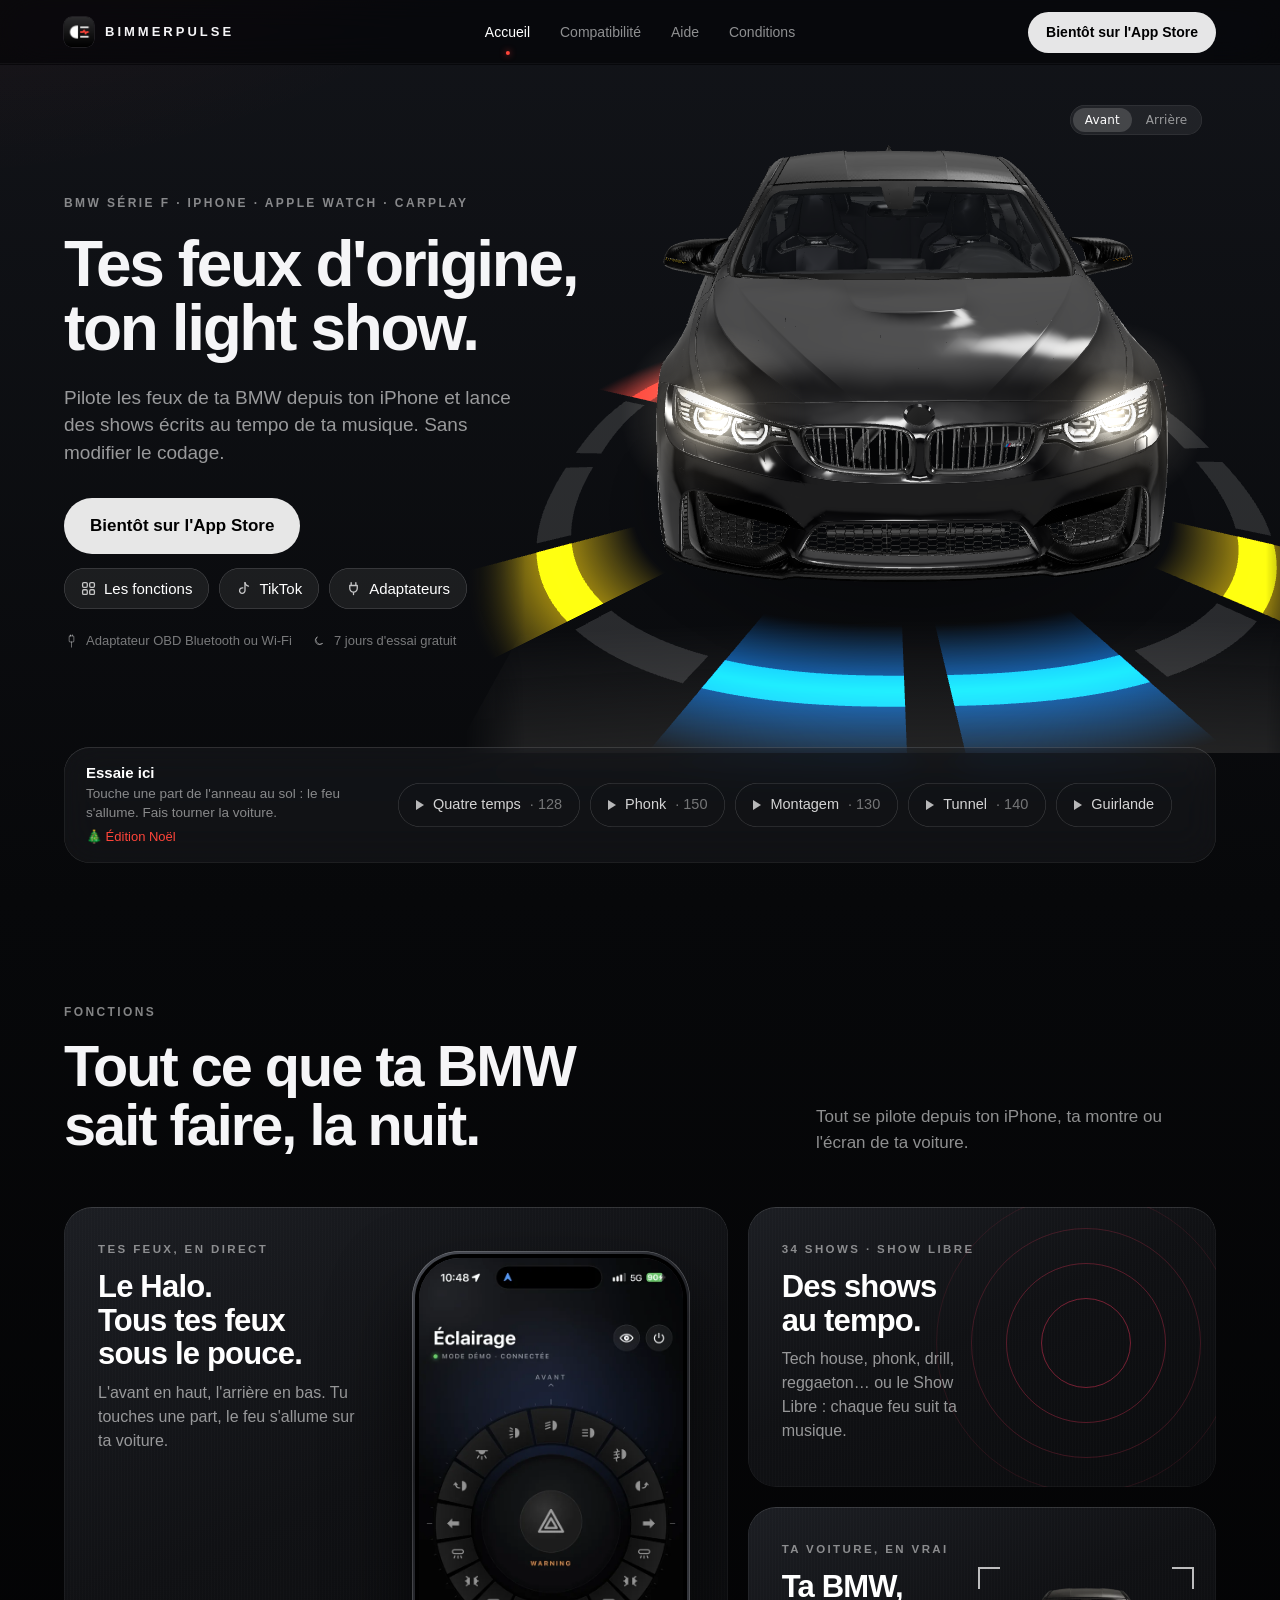
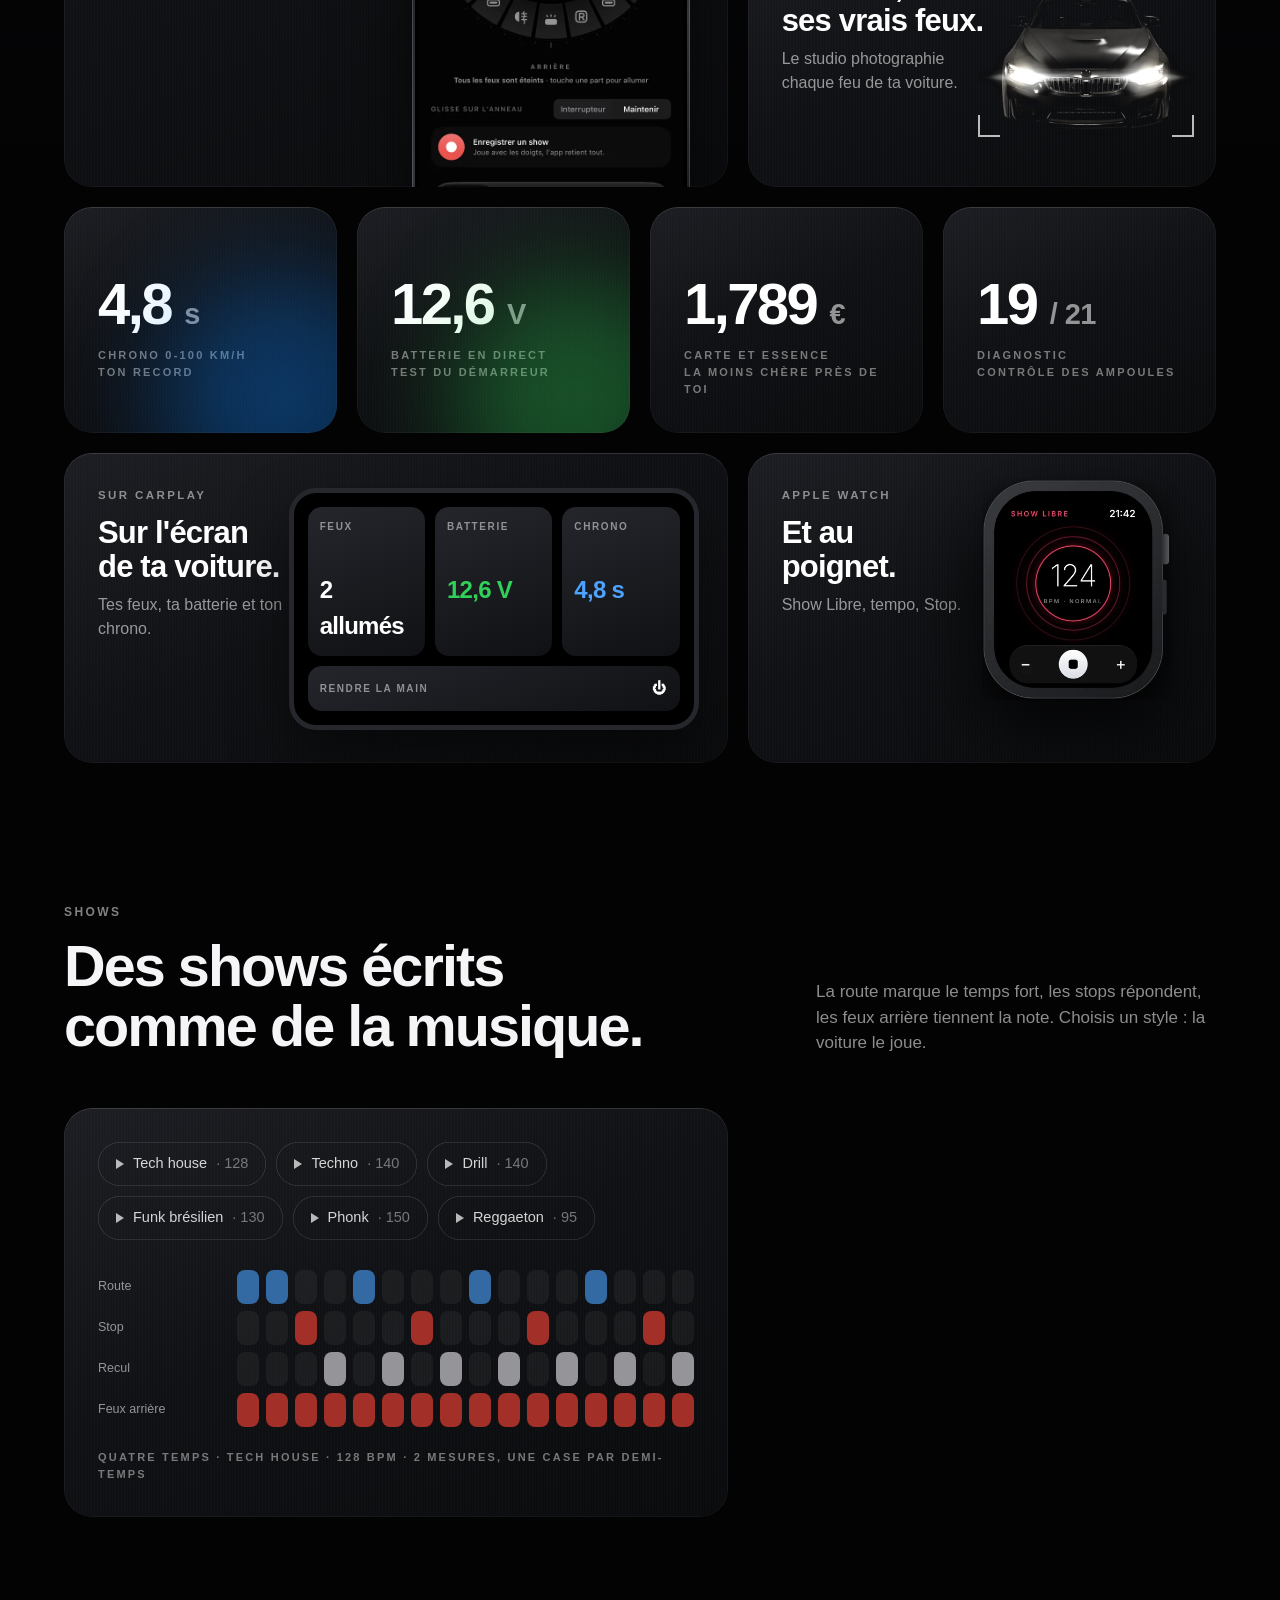
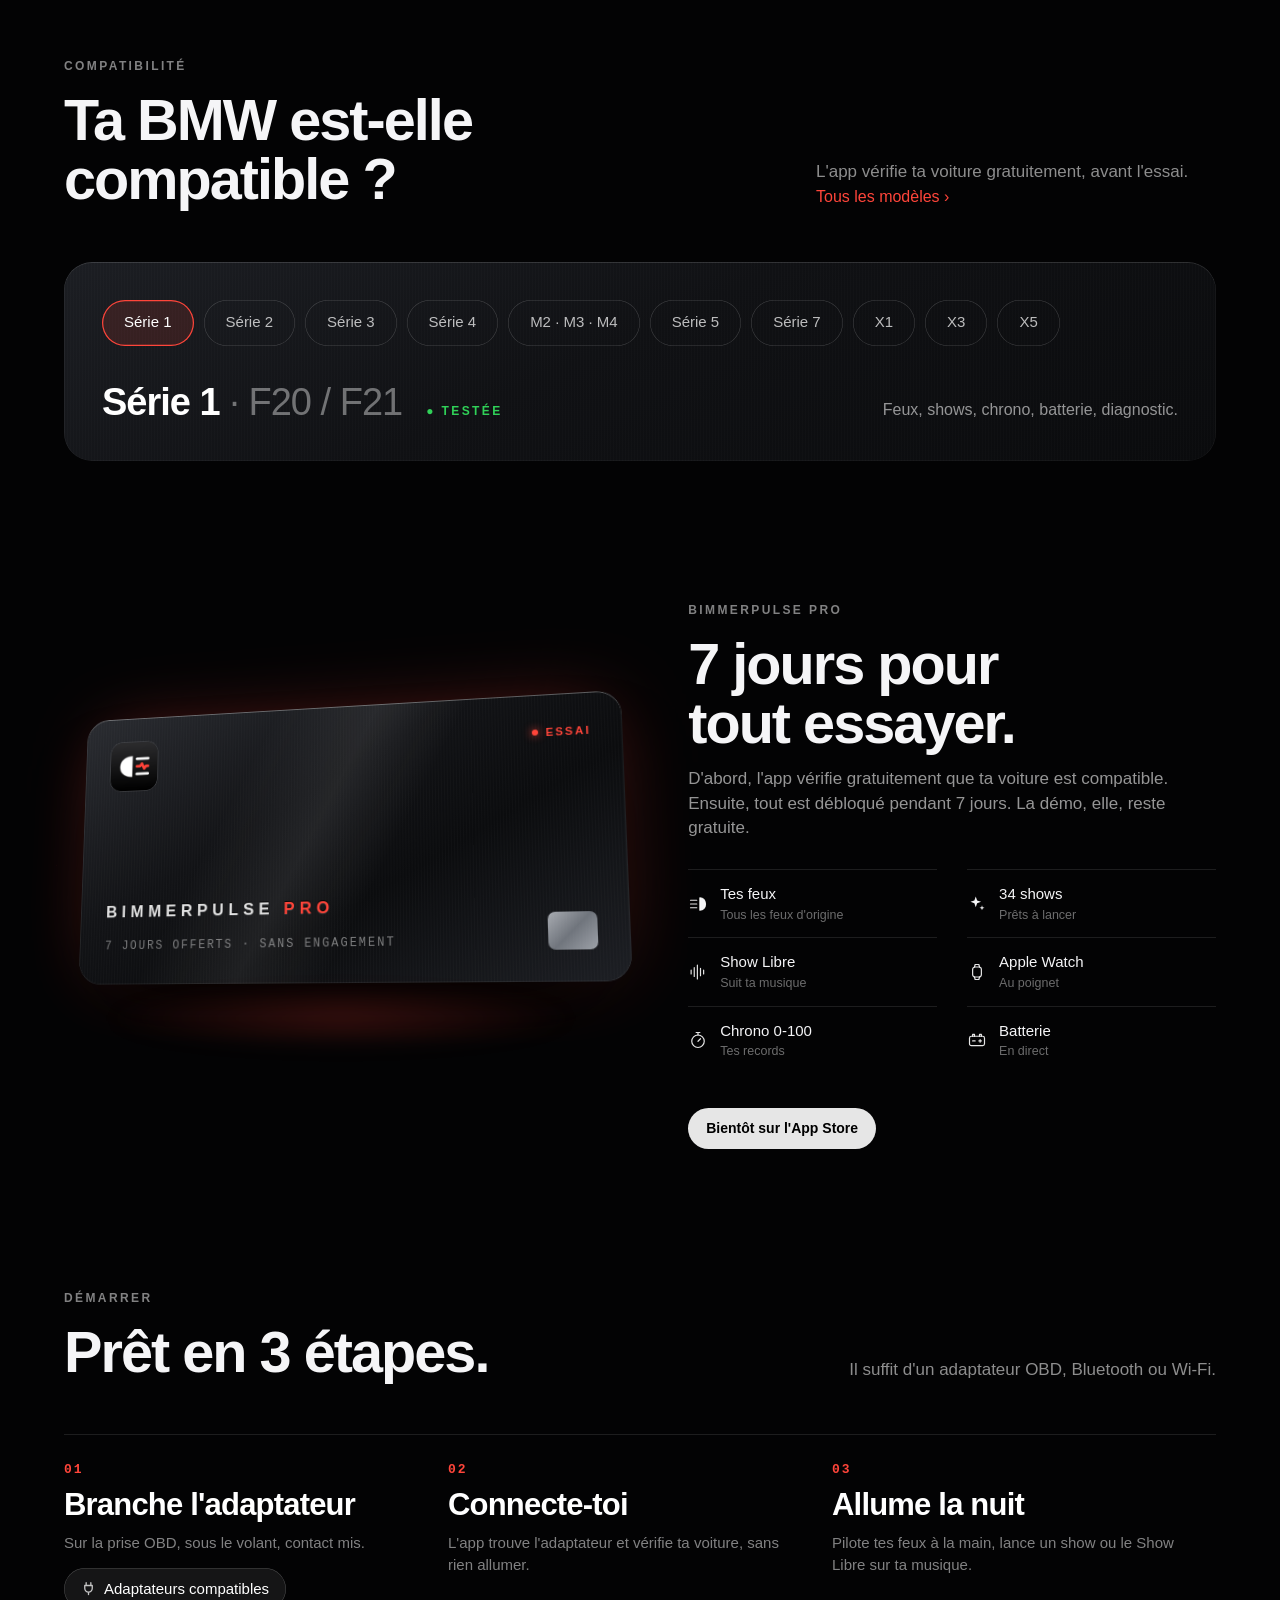
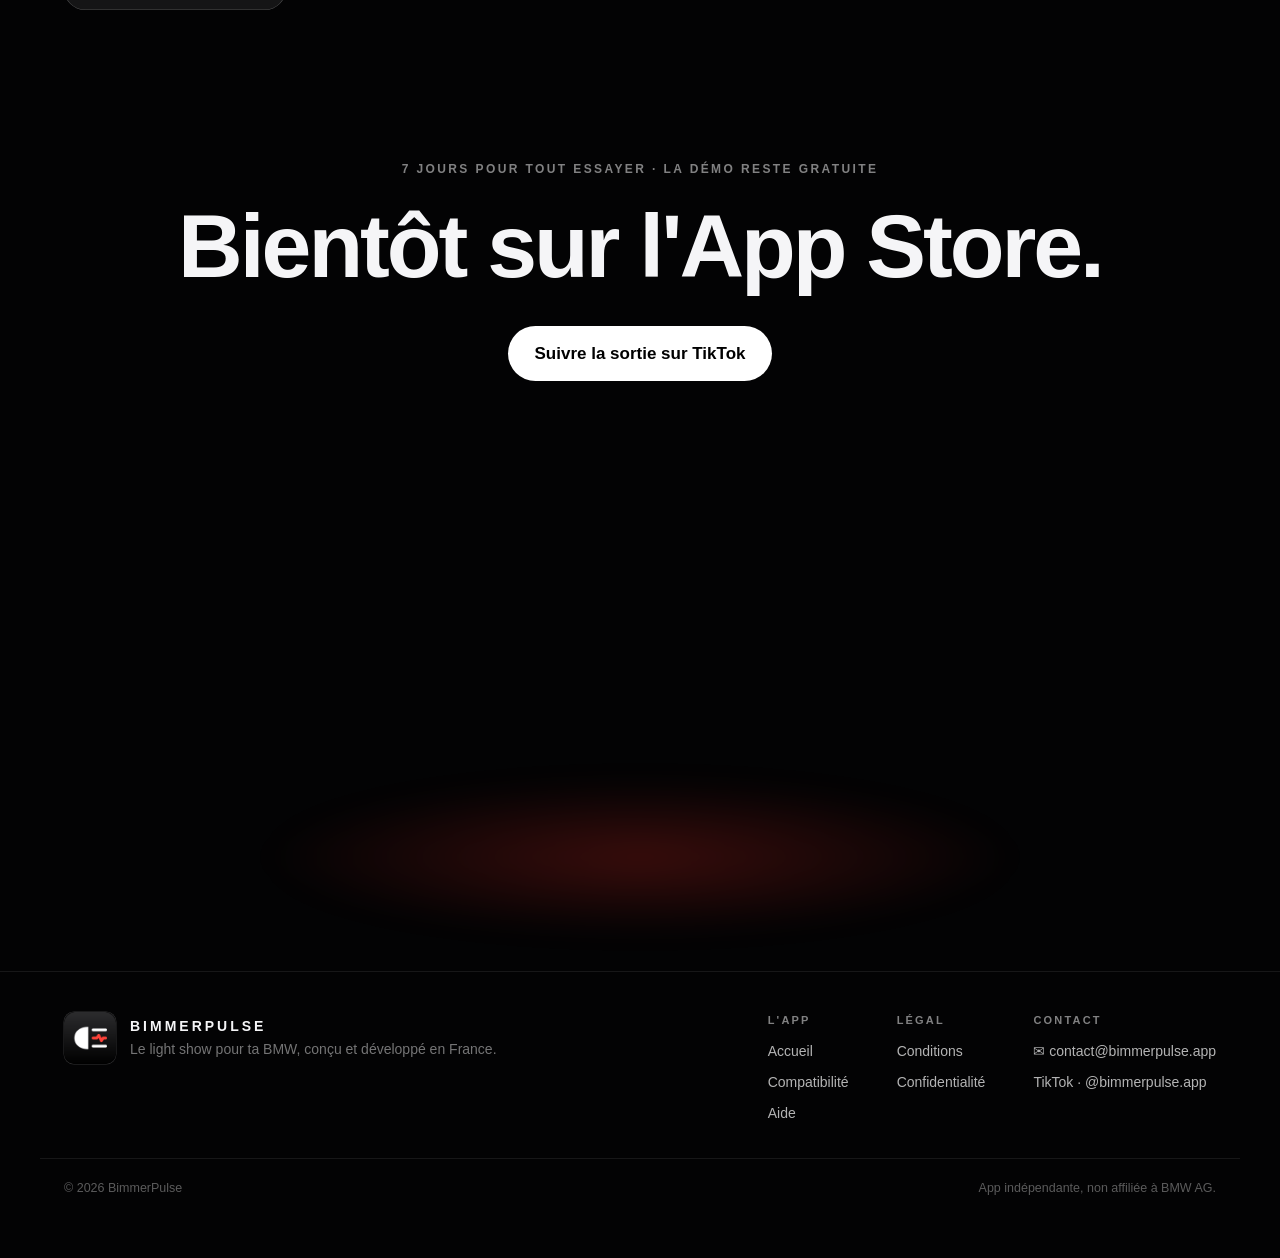
==== commit 846a0ecc: "Accueil : la voiture de la partie Shows, nette et sans cadre Claude-Session: https://claude.ai/code/" ====
--- a/index.html
+++ b/index.html
@@ -1,4 +1,4 @@
-<!doctype html><html lang="fr"><head><meta charset="utf-8"><meta name="viewport" content="width=device-width,initial-scale=1"><meta http-equiv="Content-Security-Policy" content="default-src 'self'; script-src 'self' 'wasm-unsafe-eval'; style-src 'self' 'unsafe-inline'; img-src 'self' data: blob:; connect-src 'self' blob:; object-src 'none'; base-uri 'self' https://bimmerpulse.app/; form-action 'none'; upgrade-insecure-requests"><meta name="referrer" content="strict-origin-when-cross-origin"><title>BimmerPulse · Light show pour ta BMW série F</title><meta name="description" content="Pilote les feux de ta BMW série F depuis ton iPhone, lance des light shows écrits au tempo de ta musique, sans modifier le codage."><meta property="og:title" content="BimmerPulse · Light show pour ta BMW série F"><meta property="og:description" content="Pilote les feux de ta BMW série F depuis ton iPhone, lance des light shows écrits au tempo de ta musique, sans modifier le codage."><meta property="og:type" content="website"><meta property="og:url" content="https://bimmerpulse.app/"><link rel="canonical" href="https://bimmerpulse.app/"><meta property="og:image" content="https://bimmerpulse.app/assets/img/partage.jpg?v=8158f129"><meta property="og:image:width" content="1200"><meta property="og:image:height" content="630"><meta name="twitter:card" content="summary_large_image"><meta name="theme-color" content="#000000"><link rel="icon" href="assets/img/icone.png?v=67a4bd5c"><link rel="apple-touch-icon" href="assets/img/icone.png?v=67a4bd5c"><script src="assets/theme.js?v=cf7202b6"></script><link rel="stylesheet" href="assets/style.css?v=56d76a97"></head><body><header><div class="wrap"><a class="brand" href="index.html"><img src="assets/img/icone.png?v=67a4bd5c" alt="" width="30" height="30">BimmerPulse</a><nav><a href="index.html" class="on" aria-current="page">Accueil</a><a href="compatibilite.html">Compatibilité</a><a href="aide.html">Aide</a><a href="legal.html">Conditions</a></nav><span class="cta off">Bientôt sur l'App Store</span></div></header><main class="nx rf"><section class="rf-hero"><div class="wrap">
+<!doctype html><html lang="fr"><head><meta charset="utf-8"><meta name="viewport" content="width=device-width,initial-scale=1"><meta http-equiv="Content-Security-Policy" content="default-src 'self'; script-src 'self' 'wasm-unsafe-eval'; style-src 'self' 'unsafe-inline'; img-src 'self' data: blob:; connect-src 'self' blob:; object-src 'none'; base-uri 'self' https://bimmerpulse.app/; form-action 'none'; upgrade-insecure-requests"><meta name="referrer" content="strict-origin-when-cross-origin"><title>BimmerPulse · Light show pour ta BMW série F</title><meta name="description" content="Pilote les feux de ta BMW série F depuis ton iPhone, lance des light shows écrits au tempo de ta musique, sans modifier le codage."><meta property="og:title" content="BimmerPulse · Light show pour ta BMW série F"><meta property="og:description" content="Pilote les feux de ta BMW série F depuis ton iPhone, lance des light shows écrits au tempo de ta musique, sans modifier le codage."><meta property="og:type" content="website"><meta property="og:url" content="https://bimmerpulse.app/"><link rel="canonical" href="https://bimmerpulse.app/"><meta property="og:image" content="https://bimmerpulse.app/assets/img/partage.jpg?v=8158f129"><meta property="og:image:width" content="1200"><meta property="og:image:height" content="630"><meta name="twitter:card" content="summary_large_image"><meta name="theme-color" content="#000000"><link rel="icon" href="assets/img/icone.png?v=67a4bd5c"><link rel="apple-touch-icon" href="assets/img/icone.png?v=67a4bd5c"><script src="assets/theme.js?v=cf7202b6"></script><link rel="stylesheet" href="assets/style.css?v=8fe50648"></head><body><header><div class="wrap"><a class="brand" href="index.html"><img src="assets/img/icone.png?v=67a4bd5c" alt="" width="30" height="30">BimmerPulse</a><nav><a href="index.html" class="on" aria-current="page">Accueil</a><a href="compatibilite.html">Compatibilité</a><a href="aide.html">Aide</a><a href="legal.html">Conditions</a></nav><span class="cta off">Bientôt sur l'App Store</span></div></header><main class="nx rf"><section class="rf-hero"><div class="wrap">
 <div class="rf-top"><div class="rf-txt"><div class="caps">BMW série F · iPhone · Apple Watch · CarPlay</div>
 <h1>Tes feux d'origine,<br>ton light show.</h1>
 <p class="lead">Pilote les feux de ta BMW depuis ton iPhone et lance des shows écrits au tempo de ta musique. Sans modifier le codage.</p>
@@ -41,7 +41,7 @@
 <p>La route marque le temps fort, les stops répondent, les feux arrière tiennent la note. Choisis un style : la voiture le joue.</p></div>
 <div class="rf-grid"><div class="rf-c rf-rev s7 rf-jeu"><div class="rf-chips rf-styles"><button class="rf-chip" type="button" data-show="quatre" aria-pressed="false">Tech house <u>· 128</u></button><button class="rf-chip" type="button" data-show="tunnel" aria-pressed="false">Techno <u>· 140</u></button><button class="rf-chip" type="button" data-show="drill" aria-pressed="false">Drill <u>· 140</u></button><button class="rf-chip" type="button" data-show="montagem" aria-pressed="false">Funk brésilien <u>· 130</u></button><button class="rf-chip" type="button" data-show="phonk" aria-pressed="false">Phonk <u>· 150</u></button><button class="rf-chip" type="button" data-show="reggaeton" aria-pressed="false">Reggaeton <u>· 95</u></button></div>
 <div class="rf-part" role="img" aria-label="Partition du show : une ligne par feu, une case par demi-temps"></div><div class="rf-cap rf-leg"></div></div>
-<div class="rf-c rf-rev s5 rf-scene" style="--d:.1s"><div class="rf-slot" id="slot-shows" data-a="160" data-swing="30"></div></div></div>
+<div class="s5 rf-scene"><div class="rf-slot" id="slot-shows" data-a="160" data-swing="30"></div></div></div>
 </div></section>
 
 <section class="rf-sec" id="compatible"><div class="wrap">
--- a/assets/style.css
+++ b/assets/style.css
@@ -515,29 +515,12 @@
 }
 @media (prefers-reduced-motion:reduce){.nx-phone img{transition:none}}
 
-/* ---------- pages Compatibilité, Aide, Conditions : titres sans encadré, listes en lignes fines ---------- */
-.lg-hero,html[data-theme] .lg-hero{background:none!important;border:0!important;border-radius:0!important;padding:18px 0 26px!important;margin:0!important}
-.lg-hero .k,html[data-theme] .lg-hero .k{color:rgba(255,255,255,.5)!important;font-size:12px!important;letter-spacing:2.4px!important;font-weight:600!important}
-.lg-hero h1{font-size:44px!important;font-weight:700!important;letter-spacing:-.025em!important;line-height:1.06!important;margin:14px 0 10px!important}
-.lg-hero p{font-size:17px!important;color:rgba(255,255,255,.55)!important}
-.seg{background:rgba(118,118,128,.16)!important;box-shadow:none!important;border-radius:12px!important}
-.seg button.on,html[data-theme] .seg button.on{background:rgba(255,255,255,.13)!important;box-shadow:0 2px 6px rgba(0,0,0,.35)!important;color:#fff!important}
-.acc,.st{background:none!important;border:0!important;border-top:.5px solid rgba(255,255,255,.1)!important;border-radius:0!important;margin:0!important;box-shadow:none!important}
-.doc .acc:last-child,.doc .st:last-child,.acc:last-of-type{border-bottom:.5px solid rgba(255,255,255,.1)!important}
-.acc summary{padding:18px 0!important;font-weight:500!important}
-.acc summary:after,html[data-theme] .acc summary:after{color:rgba(255,255,255,.45)!important;font-weight:300}
-.acc p{padding:0 0 18px!important;color:rgba(255,255,255,.6)!important}
-.st{padding:16px 0!important}
-.st b{font-weight:500!important}
+/* ---------- bouton « Acheter » (lien partenaire) d'une ligne de la page Compatibilité (mise en page : _pages.py) ---------- */
 .buy{position:relative;display:inline-flex;align-items:center;gap:6px;font-size:12.5px;font-weight:600;letter-spacing:.2px;color:#fff;text-decoration:none;
 padding:6px 12px;border-radius:14px;background:rgba(255,255,255,.07);box-shadow:0 0 0 .5px rgba(255,255,255,.24) inset;white-space:nowrap;transition:background .15s,transform .15s}
 .buy:after{content:'';position:absolute;inset:-9px -4px}
 .buy:hover{background:rgba(255,255,255,.14)} .buy:active{transform:scale(.96)}
 .buy svg{opacity:.7}
-.note.pub{margin-top:14px;font-size:12.5px;line-height:1.5} .note.pub b{color:rgba(255,255,255,.7);font-weight:600;letter-spacing:.2px}
-.help,html[data-theme] .help{background:rgba(255,255,255,.035)!important;border:0!important;border-radius:24px!important;margin-top:40px!important}
-.help .cta{background:#fff;color:#000}
-.note{color:rgba(255,255,255,.42)!important}
 
 /* ---------- pied de page ---------- */
 footer{border-top:.5px solid rgba(255,255,255,.08)!important}
@@ -663,7 +646,7 @@
 .rf-c.mid p{max-width:200px}
 
 /* ---------- la partition d'un show ---------- */
-.rf-jeu{min-height:400px}
+.rf-jeu{min-height:400px;z-index:2}
 .rf-part{display:grid;grid-template-columns:132px repeat(var(--n,16),minmax(0,1fr));gap:7px;align-items:center;margin-top:30px}
 .rf-part span{font-size:12.5px;color:rgba(255,255,255,.55);white-space:nowrap}
 .rf-part i{height:34px;border-radius:8px;background:rgba(255,255,255,.05);transition:transform .12s,filter .12s,background-color .2s}
@@ -671,11 +654,15 @@
 .rf-part i.t{background:rgba(255,255,255,.12)}
 .rf-part i.x.t{background:var(--c);box-shadow:0 0 22px var(--c);transform:scale(1.08)}
 .rf-leg{margin-top:22px}
-.rf-scene{padding:0;min-height:400px;background:radial-gradient(90% 60% at 50% 100%,rgba(255,60,50,.1),transparent 70%),#050506}
-.rf-scene .rf-slot{position:absolute;inset:0;aspect-ratio:auto}
+/* La voiture qui joue le show : posée sur la page, sans carte, comme en haut (sa demande du 13/11/2026). Son emplacement
+   déborde de la colonne pour qu'elle soit assez grande : on ne grossit jamais l'image après coup (c'était flou). À droite,
+   le débord suit la largeur de l'écran pour que l'anneau ne soit pas coupé par le bord. Pas d'effet « carte qui se pose »
+   ici : une transformation fausserait la taille de la toile 3D (mesurée à l'écran). */
+.rf-scene{position:relative;min-height:400px}
+.rf-scene .rf-slot{position:absolute;inset:-80px calc(-1 * min(130px, max(68px, (100vw - 1200px) / 2 + 44px))) -120px -56px;aspect-ratio:auto}
 .rf-scene .seg360{display:none}
-/* dans la carte des shows, la voiture est cadrée plus serré (l'anneau déborde de la carte) */
-.rf-scene .car360 canvas{transform:scale(1.42);transform-origin:50% 60%;-webkit-mask-image:none;mask-image:none}
+/* sans 3D (images 360°, qui remplissent toute la place) : la voiture reste dans sa colonne, ni sous la partition ni coupée par le bord */
+@media (min-width:821px){.sans3d .rf-scene .rf-slot{inset:-10px -24px -10px 0}}
 
 /* ---------- compatibilité ---------- */
 .rf-compat{padding:38px}
@@ -739,8 +726,132 @@
  .rf-wt{right:50%;transform:translateX(50%);top:auto;bottom:16px;width:170px}
  .rf-jeu{min-height:0} .rf-styles{margin-bottom:0}
  .rf-part{grid-template-columns:82px repeat(var(--n,16),minmax(0,1fr));gap:3px;margin-top:22px} .rf-part i{height:26px;border-radius:5px} .rf-part span{font-size:11px}
- .rf-scene{min-height:0;aspect-ratio:1.25/1}
+ .rf-scene{min-height:0;aspect-ratio:1.5/1} .rf-scene .rf-slot{inset:-8px -24px -40px}
  .rf-compat{padding:22px} .rf-series button{height:42px;padding:0 17px;font-size:14.5px}
  .rf-rep{gap:10px 16px;margin-top:26px} .rf-rep h3{font-size:27px;width:100%} .rf-rep p{margin-left:0;width:100%}
  .rf-fin{padding-top:96px} .rf-fin .rf-slot{width:auto;margin:0 -24px;aspect-ratio:1.2/1}
 }
+
+/* ---------- pages Compatibilité, Aide et Conditions (refonte du 13/11/2026, site/_pages.py) ---------- */
+html:has(main.rp){scroll-behavior:smooth}
+main.rp{padding:0 0 30px}
+.rp h1{font-size:clamp(40px,4.7vw,66px);line-height:1.03;letter-spacing:-.038em;font-weight:700;margin:16px 0 20px;color:#fff}
+.rp h2{font-size:clamp(30px,3.3vw,46px);line-height:1.06;letter-spacing:-.032em;font-weight:700;margin:12px 0 0;color:#fff}
+.rp h3{font-size:22px;letter-spacing:-.02em;font-weight:650;margin:0 0 6px;color:#fff}
+.rp .lead{font-size:19px;line-height:1.5;color:rgba(255,255,255,.6);max-width:520px;margin:0 0 26px}
+.rp-hero{padding:74px 0 0}
+.rp-2{display:grid;grid-template-columns:minmax(0,1fr) minmax(0,1fr);gap:60px;align-items:center}
+.rp .rf-sec{padding-top:112px;scroll-margin-top:0}
+.rp .s6{grid-column:span 6}
+.rp .rf-c p{max-width:none}
+.rp-rapides,.rp-brefs{margin-top:26px}
+.rp-tag{display:flex;align-items:center;gap:8px;font-size:11.5px;font-weight:700;letter-spacing:2.2px;text-transform:uppercase;margin-bottom:16px}
+.rp-tag i{width:7px;height:7px;border-radius:50%;background:currentColor;box-shadow:0 0 10px currentColor}
+.rp-tag.ok{color:#30d158}.rp-tag.mid{color:#4da3ff}.rp-tag.soon{color:rgba(255,255,255,.5)}.rp-tag.warn{color:#ff9f0a}.rp-tag.ko{color:#ff6259}
+.rp-rows{margin-top:20px}
+.rp-row{display:flex;align-items:center;gap:14px;padding:15px 0;border-top:.5px solid rgba(255,255,255,.1);font-size:16.5px;color:#fff;font-weight:500}
+.rp-row small{display:block;font-size:13px;font-weight:400;color:rgba(255,255,255,.45);margin-top:2px}
+.rp-row>span{flex:1;min-width:0}
+.rp-row svg.ck{flex:none;color:#30d158}
+.rp-row em{font-style:normal;font-size:12px;font-weight:600;letter-spacing:1.6px;text-transform:uppercase;color:rgba(255,255,255,.42);white-space:nowrap}
+.rp-row em.vite{color:#30d158}
+/* la vérification de l'app (haut de Compatibilité) */
+.rp-verif{padding:30px 34px 28px}
+.rp-verif img{display:block;width:74%;height:auto;margin:6px auto -6px;filter:drop-shadow(0 30px 40px rgba(0,0,0,.6))}
+.rp-verif .rp-row{padding:13px 0;font-size:16px}
+.rp-verdict{display:flex;align-items:center;gap:10px;margin-top:18px;padding:14px 18px;border-radius:16px;background:rgba(48,209,88,.1);
+ box-shadow:inset 0 0 0 .5px rgba(48,209,88,.4);color:#30d158;font-weight:600;font-size:16px}
+/* l'adaptateur recommandé */
+.rp-star{display:flex;flex-direction:column;min-height:520px}
+.rp-star .art{flex:1;display:grid;place-items:center;margin:8px 0 6px}
+.rp-star .art svg{width:320px;max-width:88%;height:auto;filter:drop-shadow(0 0 22px rgba(10,132,255,.45))}
+.rp-btn{display:inline-flex;align-items:center;justify-content:center;gap:9px;height:52px;padding:0 26px;border-radius:26px;background:#fff;color:#000;
+ font-weight:600;font-size:16.5px;text-decoration:none;margin-top:24px;align-self:flex-start;transition:transform .15s,background .15s}
+.rp-btn:hover{background:#e9e9ee} .rp-btn:active{transform:scale(.97)}
+.rp-note{color:rgba(255,255,255,.42);font-size:13px;line-height:1.55;margin:22px 4px 0;max-width:820px}
+.rp-note b{color:rgba(255,255,255,.7);font-weight:600}
+.rp-note a{color:rgba(255,255,255,.7);text-decoration:underline;text-underline-offset:2px}
+/* aide */
+a.rp-quick{min-height:214px;display:flex;flex-direction:column;text-decoration:none;color:inherit;transition:transform .2s cubic-bezier(.2,.7,.2,1)}
+a.rp-quick:active{transform:scale(.98)}
+a.rp-quick:hover .rf-pill{background:rgba(255,255,255,.13)}
+.rp-quick .ic{width:46px;height:46px;border-radius:50%;display:grid;place-items:center;background:rgba(255,255,255,.07);
+ box-shadow:inset 0 0 0 .5px rgba(255,255,255,.22);margin-bottom:22px;color:#fff}
+.rp-quick p{flex:1}
+.rp-quick .rf-pill{align-self:flex-start;margin-top:20px}
+.rp-quick .rf-pill .l{display:inline}
+.rp-faq{padding:8px 34px}
+.rp-faq details{border-top:.5px solid rgba(255,255,255,.1)}
+.rp-faq details:first-child{border-top:0}
+.rp-faq summary{list-style:none;cursor:pointer;display:flex;align-items:center;gap:16px;padding:22px 0;font-size:18px;font-weight:550;color:#fff}
+.rp-faq summary::-webkit-details-marker{display:none}
+.rp-faq summary:after{content:"";margin-left:auto;flex:none;width:12px;height:12px;border-right:1.6px solid rgba(255,255,255,.55);
+ border-bottom:1.6px solid rgba(255,255,255,.55);transform:rotate(45deg) translate(-3px,-3px);transition:transform .2s}
+.rp-faq details[open] summary:after{transform:rotate(225deg) translate(-3px,-3px)}
+.rp-faq details p{margin:-4px 40px 24px 0;font-size:16px;line-height:1.6;color:rgba(255,255,255,.6)}
+.rp-groupe{margin:44px 0 16px}
+.rp-groupe:first-child{margin-top:0}
+.rp-cote{position:sticky;top:96px;align-self:start}
+.rp-cote .pas{font:600 12px/1.4 ui-monospace,Menlo,monospace;color:#4da3ff;letter-spacing:2px;text-transform:uppercase}
+.rp-cote h3{margin-top:16px}
+.rp-chemin{display:flex;flex-wrap:wrap;gap:8px;margin:18px 0 18px}
+.rp-chemin span{font-size:14px;font-weight:550;color:#fff;padding:8px 13px;border-radius:12px;background:rgba(255,255,255,.07);box-shadow:inset 0 0 0 .5px rgba(255,255,255,.18)}
+.rp-chemin i{font-style:normal;color:rgba(255,255,255,.35);align-self:center}
+.rp-cote .rf-pills{margin-top:22px}
+/* conditions */
+.rp-bref{min-height:186px}
+.rp-bref .ic{color:#fff;opacity:.9;margin-bottom:20px}
+.rp-bref h3{font-size:19px}
+.rp-bref p{font-size:15px!important}
+.rp-onglets{display:none;align-items:center;gap:10px;flex-wrap:wrap;margin:0 0 34px;scroll-margin-top:92px}
+.js .rp-onglets{display:flex}
+.rp-onglets button{border:0;font-family:inherit;cursor:pointer;-webkit-tap-highlight-color:transparent}
+.rp-onglets .rf-pill.on{background:#fff;color:#000;box-shadow:none}
+.rp-onglets .langue{margin-left:auto;display:flex;align-items:center;gap:8px;font-size:14px;color:rgba(255,255,255,.45)}
+.rp-onglets .langue i{font-style:normal}
+.rp-onglets .langue button{position:relative;background:none;padding:0;font-size:14px;font-weight:500;color:rgba(255,255,255,.45)}
+.rp-onglets .langue button:before{content:"";position:absolute;inset:-14px -6px}
+.rp-onglets .langue button.on{color:#fff;font-weight:600}
+.rp-doc{display:grid;grid-template-columns:300px minmax(0,1fr);gap:70px;align-items:start}
+.rp-doc+.rp-doc{margin-top:90px}
+.js .rp-doc{display:none} .js .rp-doc.on{display:grid;margin-top:0}
+.rp-doc-titre{margin:0 0 34px!important} .js .rp-doc-titre{display:none}
+.rp-som{display:block;position:sticky;top:96px;max-height:calc(100vh - 120px);overflow-y:auto;scrollbar-width:none}
+.rp-som::-webkit-scrollbar{display:none}
+.rp-som .caps{margin-bottom:14px}
+.rp-som a{display:flex;gap:14px;padding:11px 0;border-top:.5px solid rgba(255,255,255,.09);font-size:15px;color:rgba(255,255,255,.55);text-decoration:none;transition:color .15s}
+.rp-som a:first-of-type{border-top:0}
+.rp-som a:hover{color:#fff}
+.rp-som a b{font:600 12px/1.6 ui-monospace,Menlo,monospace;color:rgba(255,255,255,.35);letter-spacing:1px}
+.rp-som a.on{color:#fff}.rp-som a.on b{color:#4da3ff}
+.rp-art{padding:0 0 38px;margin:0 0 38px;border-bottom:.5px solid rgba(255,255,255,.1);max-width:720px;scroll-margin-top:96px}
+.rp-art .n{font:600 13px/1 ui-monospace,Menlo,monospace;color:#4da3ff;letter-spacing:2px}
+.rp-art h3{font-size:26px;margin:14px 0 14px}
+.rp-art p{font-size:17px;line-height:1.65;color:rgba(255,255,255,.66);margin:0 0 12px}
+.rp-credits{margin-top:0}
+@media (prefers-reduced-motion:reduce){html:has(main.rp){scroll-behavior:auto}}
+@media (max-width:1020px){
+ .rp-2{grid-template-columns:1fr;gap:34px} .rp-doc{grid-template-columns:1fr;gap:26px}
+ .rp-som{position:static;display:flex;gap:8px;max-height:none;overflow-x:auto;overflow-y:hidden;margin:0 -24px;padding:0 24px 4px}
+ .rp-som .caps{display:none}
+ .rp-som a{flex:none;border:0!important;padding:9px 14px;border-radius:999px;background:rgba(255,255,255,.07);box-shadow:inset 0 0 0 .5px rgba(255,255,255,.2);
+  font-size:14px;gap:8px;white-space:nowrap}
+ .rp-cote{position:static}
+}
+@media (max-width:820px){
+ .rp-hero{padding-top:34px} .rp h1{font-size:42px} .rp .lead{font-size:17px}
+ .rp .rf-sec{padding-top:72px;scroll-margin-top:8px} .rp .rf-head{display:block;margin-bottom:28px} .rp .rf-head p{margin-top:14px;font-size:16px}
+ .rp .rf-grid{grid-template-columns:minmax(0,1fr);gap:14px} .rp .rf-grid>*{grid-column:auto!important;grid-row:auto!important}
+ .rp .rf-c{padding:26px 22px;border-radius:24px;min-height:0!important}
+ .rp-verif{padding:24px 22px!important} .rp-star{min-height:0} .rp-star .art{margin:18px 0}
+ .rp-row{font-size:16px} .rp-row .buy span{display:none} .rp-row .buy{padding:9px 11px}
+ a.rp-quick{flex-direction:row!important;align-items:center;gap:14px;padding:16px 18px!important} .rp-quick .ic{margin:0;flex:none}
+ .rp-quick h3{flex:1;margin:0;font-size:17px} .rp-quick p{display:none}
+ .rp-quick .rf-pill{margin:0;align-self:center;padding:9px 14px} .rp-quick .rf-pill .l{display:none} .rp-quick .rf-pill .c{display:inline}
+ .rp .rp-brefs{grid-template-columns:1fr 1fr!important;gap:10px} .rp-bref{padding:20px 18px!important} .rp-bref .ic{margin-bottom:12px}
+ .rp-bref .ic svg{width:22px;height:22px} .rp-bref h3{font-size:16px!important;line-height:1.25} .rp-bref p{font-size:13.5px!important;line-height:1.45}
+ .rp-faq{padding:4px 22px!important} .rp-faq summary{font-size:16.5px;padding:19px 0} .rp-faq details p{margin-right:0;font-size:15.5px}
+ .rp-btn{align-self:stretch}
+ .rp-onglets{scroll-margin-top:16px} .rp-onglets .langue{margin-left:0;width:100%;margin-top:6px}
+ .rp-art{scroll-margin-top:20px} .rp-art h3{font-size:22px} .rp-art p{font-size:16px}
+}
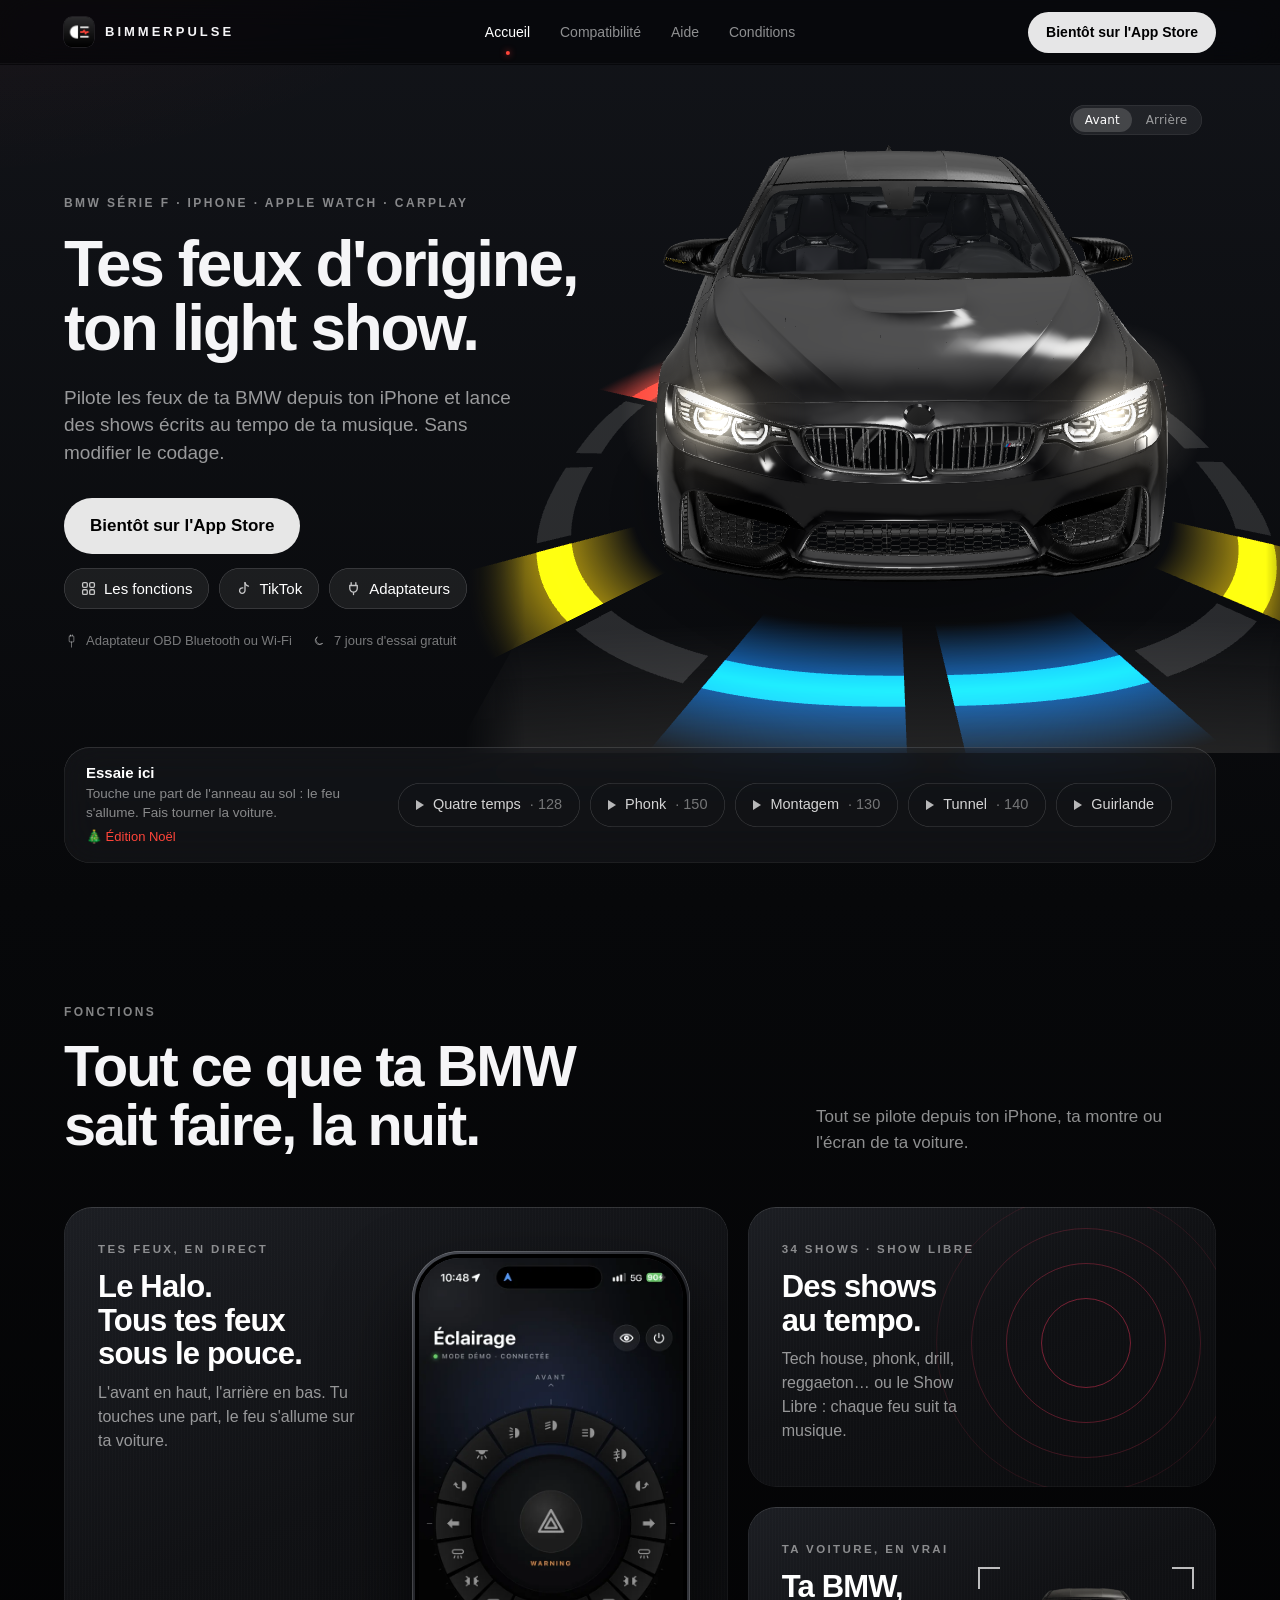
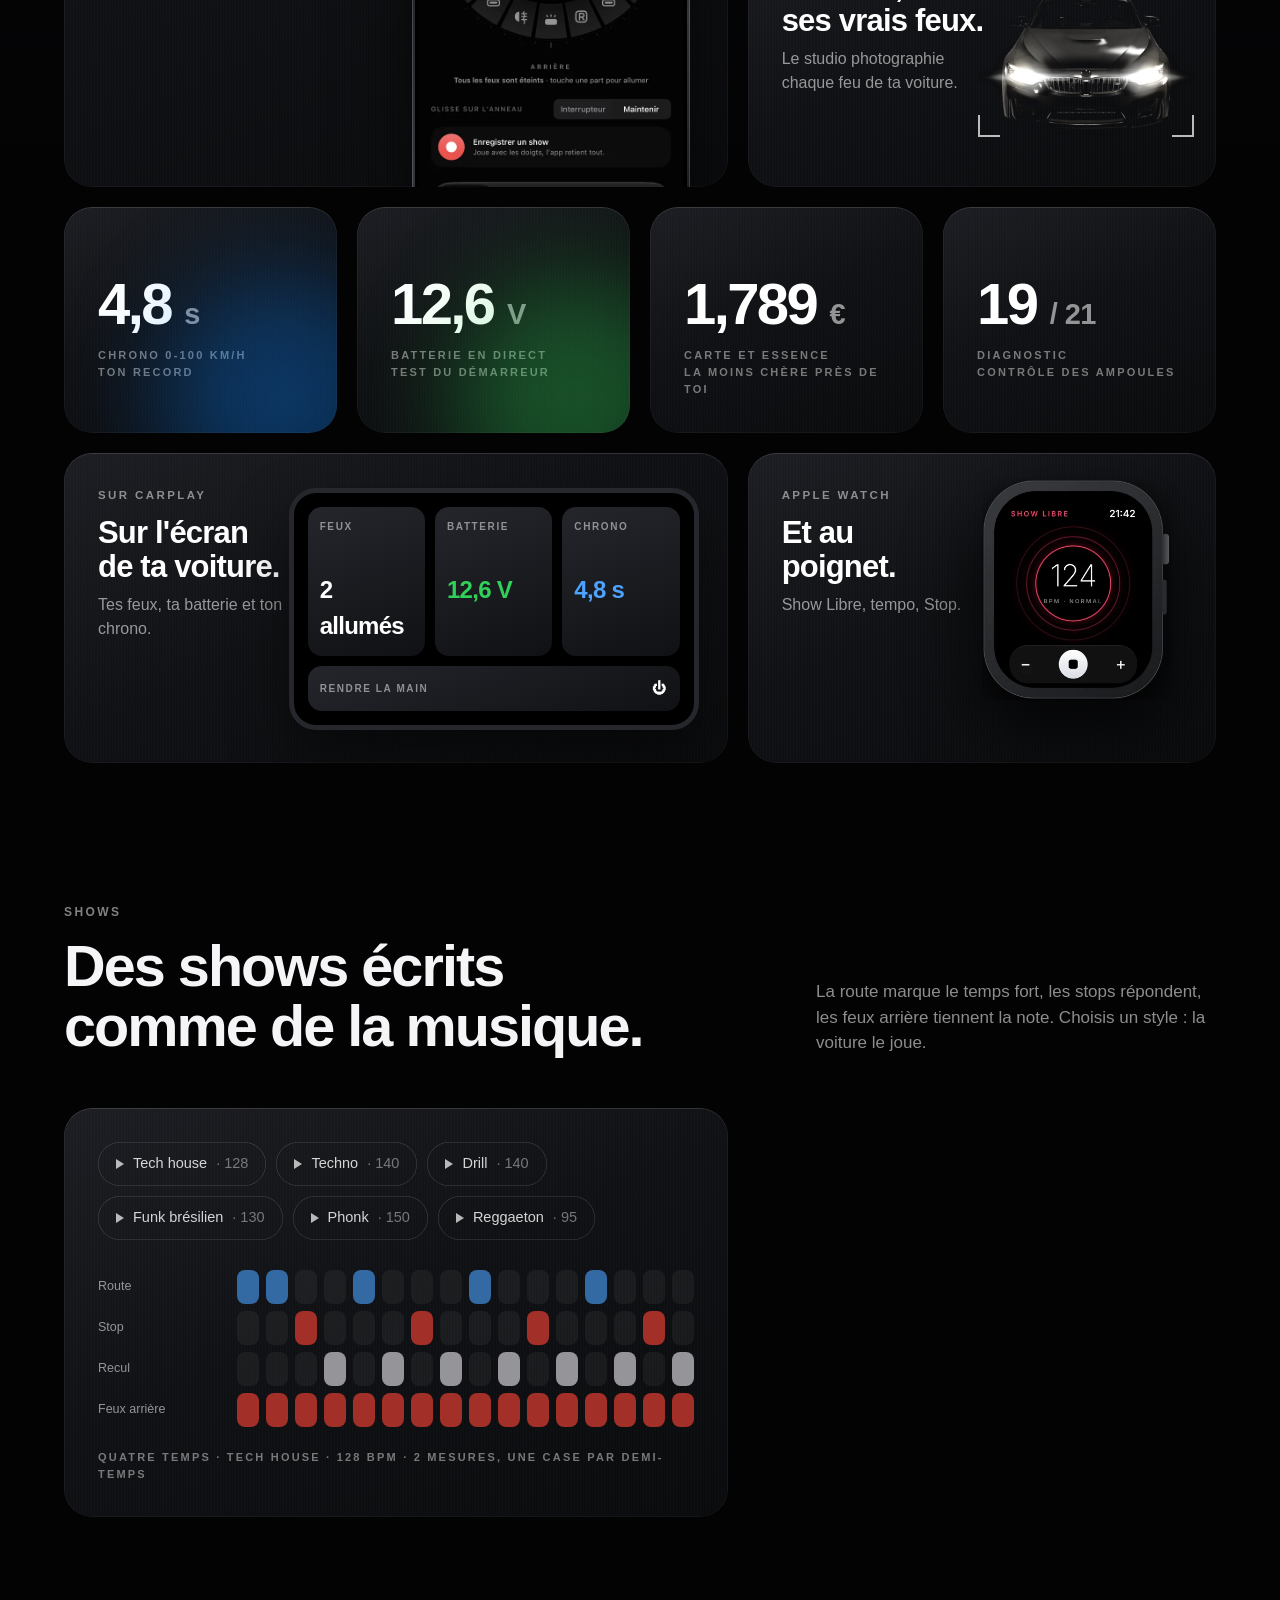
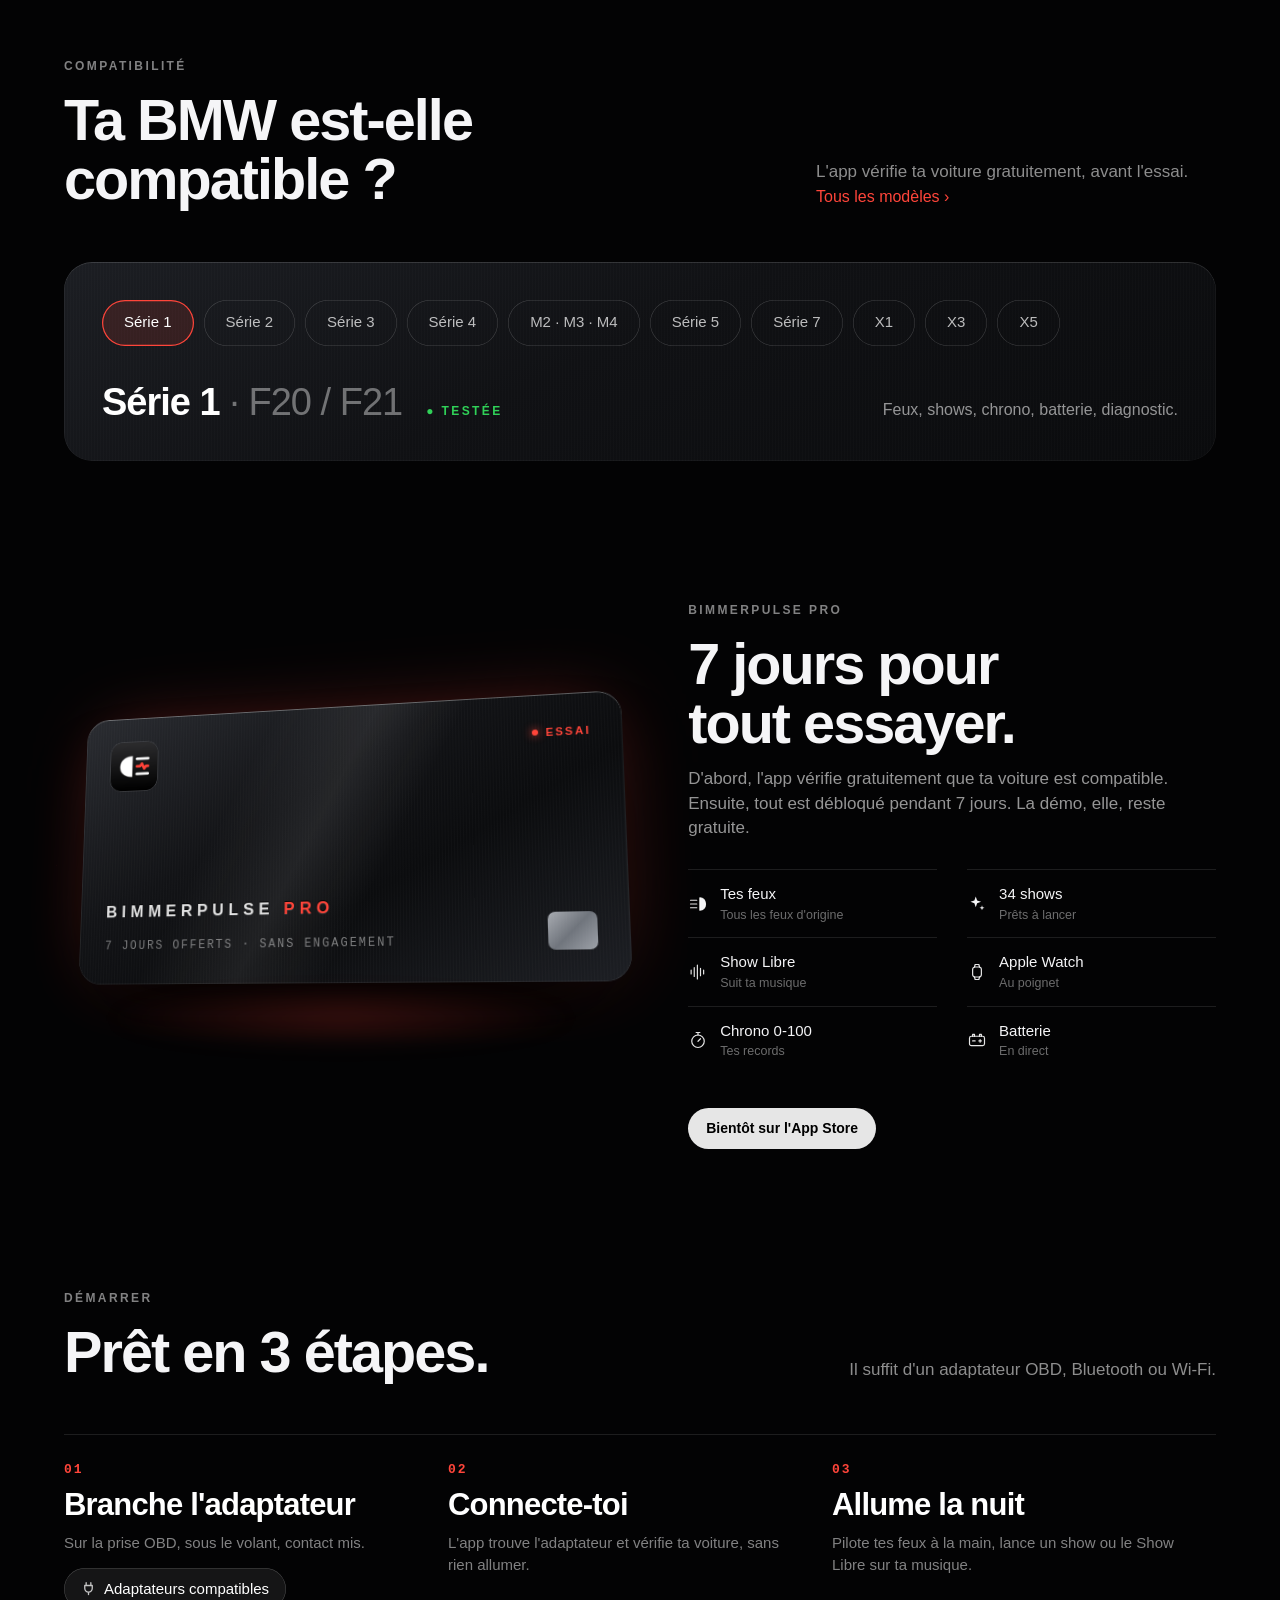
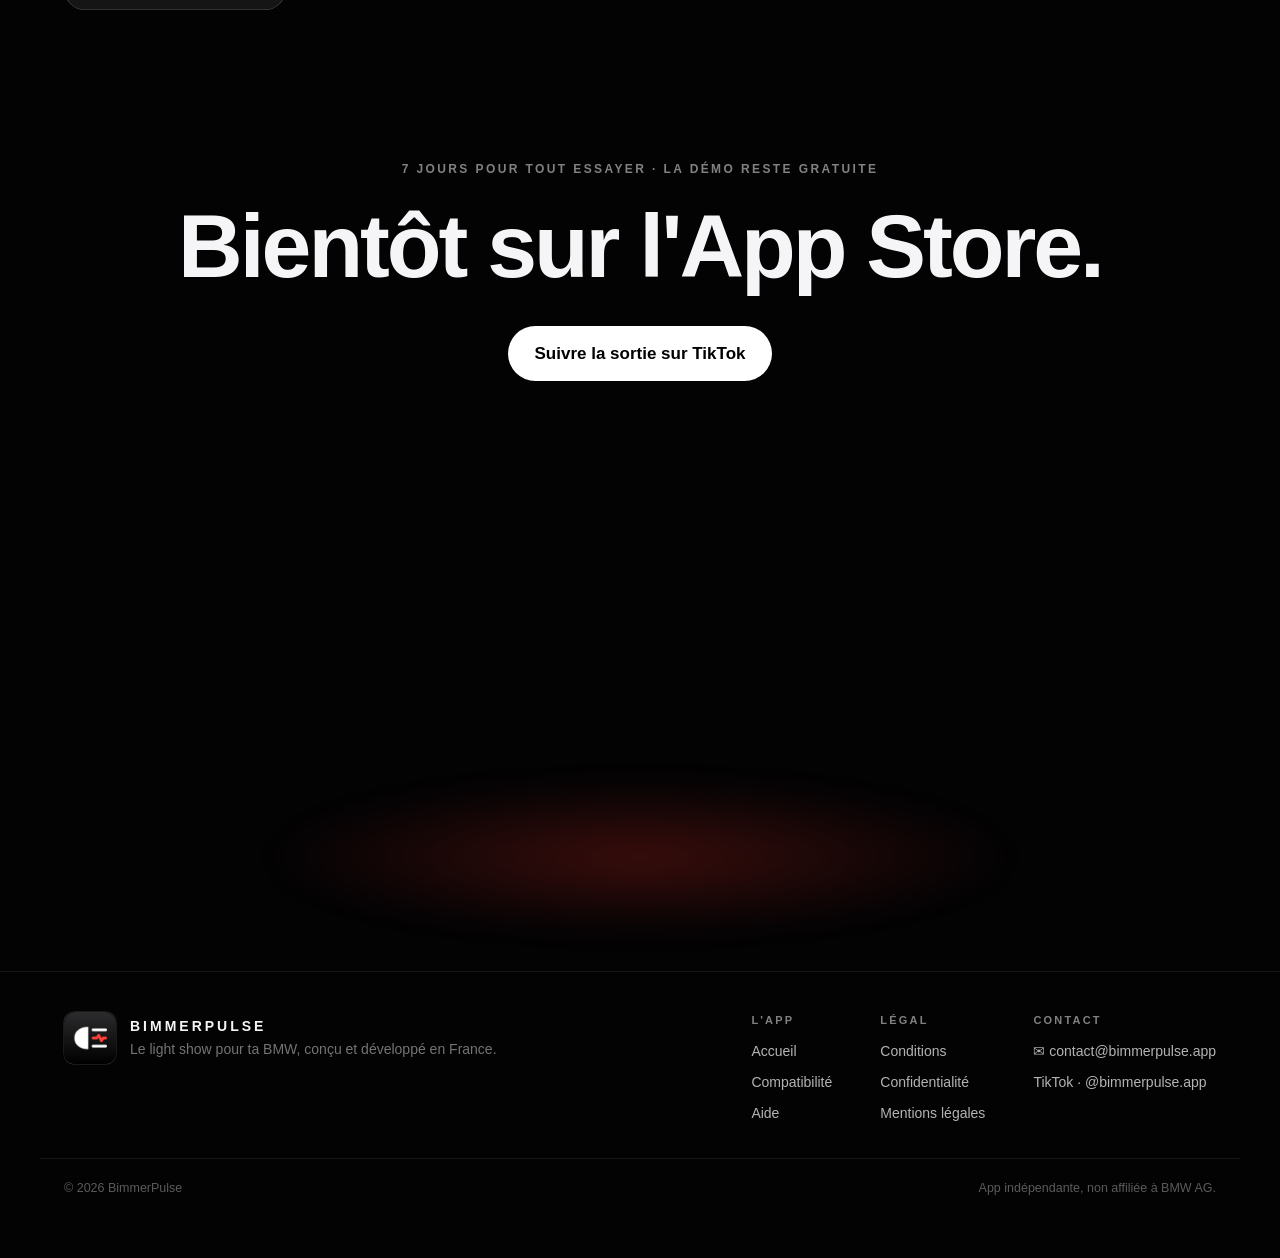
==== commit acc1e476: "Conditions et confidentialité : éditeur (EI, RCS Vienne), mentions légales, lien dans le pied de pag" ====
--- a/index.html
+++ b/index.html
@@ -1,4 +1,4 @@
-<!doctype html><html lang="fr"><head><meta charset="utf-8"><meta name="viewport" content="width=device-width,initial-scale=1"><meta http-equiv="Content-Security-Policy" content="default-src 'self'; script-src 'self' 'wasm-unsafe-eval'; style-src 'self' 'unsafe-inline'; img-src 'self' data: blob:; connect-src 'self' blob:; object-src 'none'; base-uri 'self' https://bimmerpulse.app/; form-action 'none'; upgrade-insecure-requests"><meta name="referrer" content="strict-origin-when-cross-origin"><title>BimmerPulse · Light show pour ta BMW série F</title><meta name="description" content="Pilote les feux de ta BMW série F depuis ton iPhone, lance des light shows écrits au tempo de ta musique, sans modifier le codage."><meta property="og:title" content="BimmerPulse · Light show pour ta BMW série F"><meta property="og:description" content="Pilote les feux de ta BMW série F depuis ton iPhone, lance des light shows écrits au tempo de ta musique, sans modifier le codage."><meta property="og:type" content="website"><meta property="og:url" content="https://bimmerpulse.app/"><link rel="canonical" href="https://bimmerpulse.app/"><meta property="og:image" content="https://bimmerpulse.app/assets/img/partage.jpg?v=8158f129"><meta property="og:image:width" content="1200"><meta property="og:image:height" content="630"><meta name="twitter:card" content="summary_large_image"><meta name="theme-color" content="#000000"><link rel="icon" href="assets/img/icone.png?v=67a4bd5c"><link rel="apple-touch-icon" href="assets/img/icone.png?v=67a4bd5c"><script src="assets/theme.js?v=cf7202b6"></script><link rel="stylesheet" href="assets/style.css?v=8fe50648"></head><body><header><div class="wrap"><a class="brand" href="index.html"><img src="assets/img/icone.png?v=67a4bd5c" alt="" width="30" height="30">BimmerPulse</a><nav><a href="index.html" class="on" aria-current="page">Accueil</a><a href="compatibilite.html">Compatibilité</a><a href="aide.html">Aide</a><a href="legal.html">Conditions</a></nav><span class="cta off">Bientôt sur l'App Store</span></div></header><main class="nx rf"><section class="rf-hero"><div class="wrap">
+<!doctype html><html lang="fr"><head><meta charset="utf-8"><meta name="viewport" content="width=device-width,initial-scale=1"><meta http-equiv="Content-Security-Policy" content="default-src 'self'; script-src 'self' 'wasm-unsafe-eval'; style-src 'self' 'unsafe-inline'; img-src 'self' data: blob:; connect-src 'self' blob:; object-src 'none'; base-uri 'self' https://bimmerpulse.app/; form-action 'none'; upgrade-insecure-requests"><meta name="referrer" content="strict-origin-when-cross-origin"><title>BimmerPulse · Light show pour ta BMW série F</title><meta name="description" content="Pilote les feux de ta BMW série F depuis ton iPhone, lance des light shows écrits au tempo de ta musique, sans modifier le codage."><meta property="og:title" content="BimmerPulse · Light show pour ta BMW série F"><meta property="og:description" content="Pilote les feux de ta BMW série F depuis ton iPhone, lance des light shows écrits au tempo de ta musique, sans modifier le codage."><meta property="og:type" content="website"><meta property="og:url" content="https://bimmerpulse.app/"><link rel="canonical" href="https://bimmerpulse.app/"><meta property="og:image" content="https://bimmerpulse.app/assets/img/partage.jpg?v=8158f129"><meta property="og:image:width" content="1200"><meta property="og:image:height" content="630"><meta name="twitter:card" content="summary_large_image"><meta name="theme-color" content="#000000"><link rel="icon" href="assets/img/icone.png?v=67a4bd5c"><link rel="apple-touch-icon" href="assets/img/icone.png?v=67a4bd5c"><script src="assets/theme.js?v=6e162d72"></script><link rel="stylesheet" href="assets/style.css?v=b55fd86f"></head><body><header><div class="wrap"><a class="brand" href="index.html"><img src="assets/img/icone.png?v=67a4bd5c" alt="" width="30" height="30">BimmerPulse</a><nav><a href="index.html" class="on" aria-current="page">Accueil</a><a href="compatibilite.html">Compatibilité</a><a href="aide.html">Aide</a><a href="legal.html">Conditions</a></nav><span class="cta off">Bientôt sur l'App Store</span></div></header><main class="nx rf"><section class="rf-hero"><div class="wrap">
 <div class="rf-top"><div class="rf-txt"><div class="caps">BMW série F · iPhone · Apple Watch · CarPlay</div>
 <h1>Tes feux d'origine,<br>ton light show.</h1>
 <p class="lead">Pilote les feux de ta BMW depuis ton iPhone et lance des shows écrits au tempo de ta musique. Sans modifier le codage.</p>
@@ -68,4 +68,4 @@
 <section class="rf-fin"><div class="wrap"><div class="caps">7 jours pour tout essayer · la démo reste gratuite</div>
 <h2>Bientôt sur l'App Store.</h2>
 <a class="cta big" href="https://www.tiktok.com/@bimmerpulse.app" target="_blank" rel="noopener">Suivre la sortie sur TikTok</a>
-<div class="rf-slot" id="slot-fin" data-a="180" data-swing="-26" data-feux="drl tail brake"></div></div></section></main><footer><div class="wrap ftop"><div class="fbrand"><img src="assets/img/icone.png?v=67a4bd5c" alt="" width="52" height="52"><div><b>BimmerPulse</b><p>Le light show pour ta BMW, conçu et développé en France.</p></div></div><nav class="fcols" aria-label="Liens du site"><div><h4>L'app</h4><a href="index.html">Accueil</a><a href="compatibilite.html">Compatibilité</a><a href="aide.html">Aide</a></div><div><h4>Légal</h4><a href="legal.html#conditions">Conditions</a><a href="legal.html#confidentialite">Confidentialité</a></div><div class="fcontact"><h4>Contact</h4><a class="fmail" href="mailto:contact@bimmerpulse.app">✉︎ contact@bimmerpulse.app</a><a href="https://www.tiktok.com/@bimmerpulse.app" target="_blank" rel="noopener">TikTok · @bimmerpulse.app</a></div></nav></div><div class="wrap fbottom"><span>© 2026 BimmerPulse</span><span>App indépendante, non affiliée à BMW AG.</span></div></footer><script src="assets/nav.js?v=f65d84e5"></script><script src="assets/demo.js?v=c616f4a7"></script><script src="assets/car3d.js?v=43e0ba81" data-modele="assets/m4.glb?v=6f185100"></script><script src="assets/car360.js?v=414cc974" data-v="134672e5"></script><script src="assets/refonte.js?v=e7741b8b"></script></body></html>
+<div class="rf-slot" id="slot-fin" data-a="180" data-swing="-26" data-feux="drl tail brake"></div></div></section></main><footer><div class="wrap ftop"><div class="fbrand"><img src="assets/img/icone.png?v=67a4bd5c" alt="" width="52" height="52"><div><b>BimmerPulse</b><p>Le light show pour ta BMW, conçu et développé en France.</p></div></div><nav class="fcols" aria-label="Liens du site"><div><h4>L'app</h4><a href="index.html">Accueil</a><a href="compatibilite.html">Compatibilité</a><a href="aide.html">Aide</a></div><div><h4>Légal</h4><a href="legal.html#conditions">Conditions</a><a href="legal.html#confidentialite">Confidentialité</a><a href="legal.html#mentions-legales">Mentions légales</a></div><div class="fcontact"><h4>Contact</h4><a class="fmail" href="mailto:contact@bimmerpulse.app">✉︎ contact@bimmerpulse.app</a><a href="https://www.tiktok.com/@bimmerpulse.app" target="_blank" rel="noopener">TikTok · @bimmerpulse.app</a></div></nav></div><div class="wrap fbottom"><span>© 2026 BimmerPulse</span><span>App indépendante, non affiliée à BMW AG.</span></div></footer><script src="assets/nav.js?v=f65d84e5"></script><script src="assets/demo.js?v=8eb8e0d5"></script><script src="assets/car3d.js?v=43e0ba81" data-modele="assets/m4.glb?v=6f185100"></script><script src="assets/car360.js?v=414cc974" data-v="134672e5"></script><script src="assets/refonte.js?v=e7741b8b"></script></body></html>
--- a/assets/style.css
+++ b/assets/style.css
@@ -829,6 +829,7 @@
 .rp-art h3{font-size:26px;margin:14px 0 14px}
 .rp-art p{font-size:17px;line-height:1.65;color:rgba(255,255,255,.66);margin:0 0 12px}
 .rp-credits{margin-top:0}
+.rp-mentions{scroll-margin-top:96px;margin-bottom:14px}
 @media (prefers-reduced-motion:reduce){html:has(main.rp){scroll-behavior:auto}}
 @media (max-width:1020px){
  .rp-2{grid-template-columns:1fr;gap:34px} .rp-doc{grid-template-columns:1fr;gap:26px}
@@ -855,3 +856,35 @@
  .rp-onglets{scroll-margin-top:16px} .rp-onglets .langue{margin-left:0;width:100%;margin-top:6px}
  .rp-art{scroll-margin-top:20px} .rp-art h3{font-size:22px} .rp-art p{font-size:16px}
 }
+
+/* ---------- thème « Sunset City » (19-30 novembre) : rien ici ne s'applique hors du thème ---------- */
+html[data-theme=sunset-city]{--acc:255,92,138;--acc2:255,154,85}
+/* accueil : le couchant derrière la voiture, en haut et à la fin de la page */
+html[data-theme=sunset-city] #slot-hero::before,html[data-theme=sunset-city] #slot-fin::before{content:"";position:absolute;z-index:0;pointer-events:none;
+ background:url(img/sunset-scene.svg?v=2) center top/auto 100% no-repeat}
+html[data-theme=sunset-city] #slot-hero::before{inset:-6% -14% 6% 5%;
+ -webkit-mask-image:radial-gradient(52% 66% at 50% 42%,#000 46%,transparent 98%);mask-image:radial-gradient(52% 66% at 50% 42%,#000 46%,transparent 98%)}
+html[data-theme=sunset-city] #slot-fin::before{left:50%;width:100vw;top:-9%;bottom:4%;transform:translateX(-50%)}
+html[data-theme=sunset-city] .rf-fin .rf-slot:after{background:radial-gradient(closest-side,rgba(255,92,138,.26),transparent)}
+html[data-theme=sunset-city] .rf .seg360{background:rgba(12,6,16,.62);-webkit-backdrop-filter:blur(10px);backdrop-filter:blur(10px)}
+/* le message de l'accueil, au-dessus du sur-titre */
+html[data-theme=sunset-city] .rf-hero .rf-txt>.caps::before{content:"LA VILLE S'ALLUME";display:block;width:max-content;margin-bottom:12px;letter-spacing:.3em;
+ background:linear-gradient(90deg,#ff5c8a,#ff9a55);-webkit-background-clip:text;background-clip:text;color:transparent;
+ filter:drop-shadow(0 0 8px rgba(255,92,138,.55))}
+html[data-theme=sunset-city] .rf-fin>.wrap>.caps{background:linear-gradient(90deg,#ff5c8a,#ff9a55);-webkit-background-clip:text;background-clip:text;color:transparent;
+ width:max-content;max-width:100%;margin-left:auto;margin-right:auto}
+/* les autres pages : la ville et des palmiers posés sur le pied de page, le couchant derrière */
+html[data-theme=sunset-city] main:not(.rf)+footer{position:relative;margin-top:170px;border-top-color:rgba(255,206,150,.55)!important}
+html[data-theme=sunset-city] main:not(.rf)+footer::before{content:"";position:absolute;left:0;right:0;bottom:100%;height:170px;pointer-events:none;
+ background:url(img/sunset-palmiers-g.svg?v=2) left max(8px,calc(50% - 560px)) bottom 0/auto 150px no-repeat,
+  url(img/sunset-palmiers-d.svg?v=2) right max(8px,calc(50% - 560px)) bottom 0/auto 150px no-repeat,
+  url(img/sunset-ville.svg?v=2) left bottom/640px 26px repeat-x,
+  linear-gradient(180deg,transparent 42%,rgba(143,92,255,.14) 62%,rgba(255,92,138,.34) 85%,rgba(255,176,116,.66) 100%),
+  radial-gradient(60% 100% at 50% 100%,rgba(255,92,138,.26),transparent 76%)}
+@media (max-width:820px){
+ html[data-theme=sunset-city] #slot-hero::before{inset:0 -4% 4%;-webkit-mask-image:radial-gradient(70% 70% at 50% 42%,#000 60%,transparent 100%);mask-image:radial-gradient(70% 70% at 50% 42%,#000 60%,transparent 100%)}
+ html[data-theme=sunset-city] #slot-fin::before{top:-12%;bottom:2%}
+ html[data-theme=sunset-city] main:not(.rf)+footer{margin-top:130px}
+ html[data-theme=sunset-city] main:not(.rf)+footer::before{height:130px;background-size:auto 104px,auto 104px,480px 20px,auto,auto}
+ html[data-theme=sunset-city] .rf-hero .rf-txt>.caps::before{margin-bottom:10px}
+}
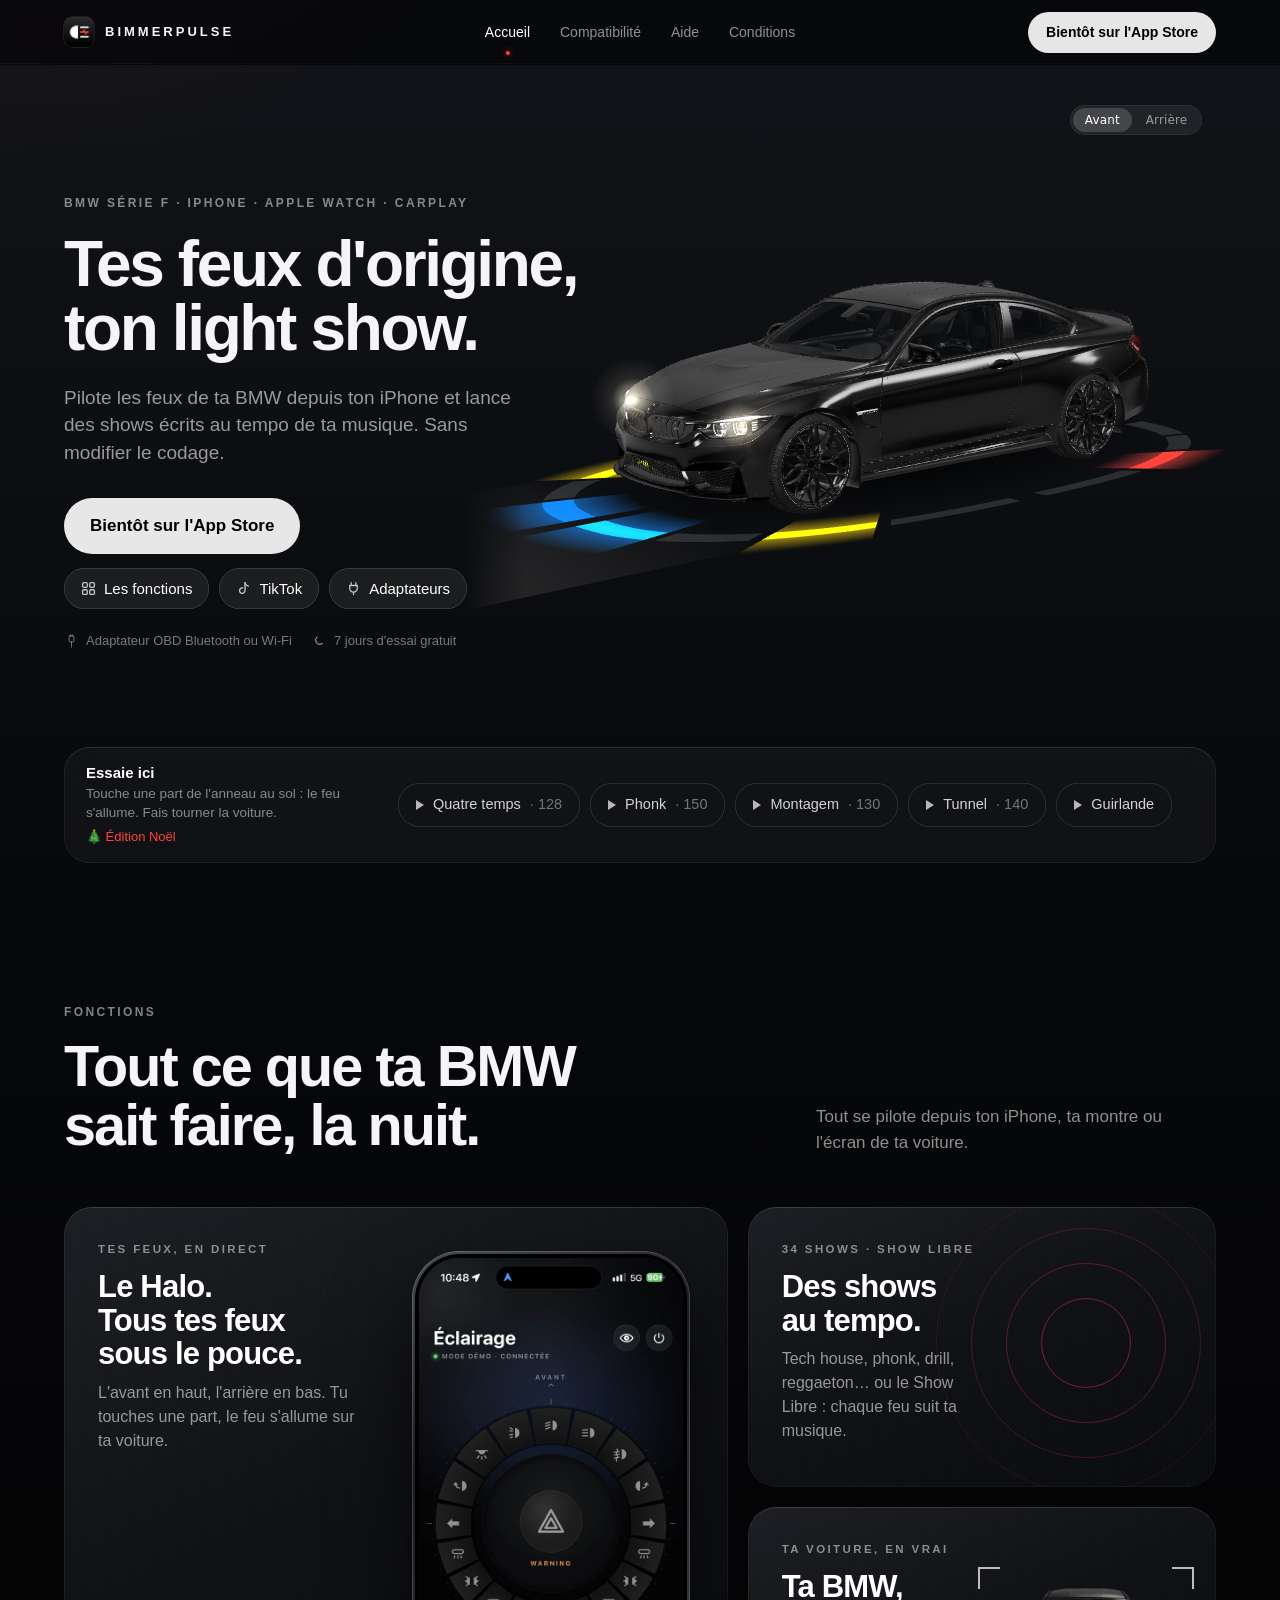
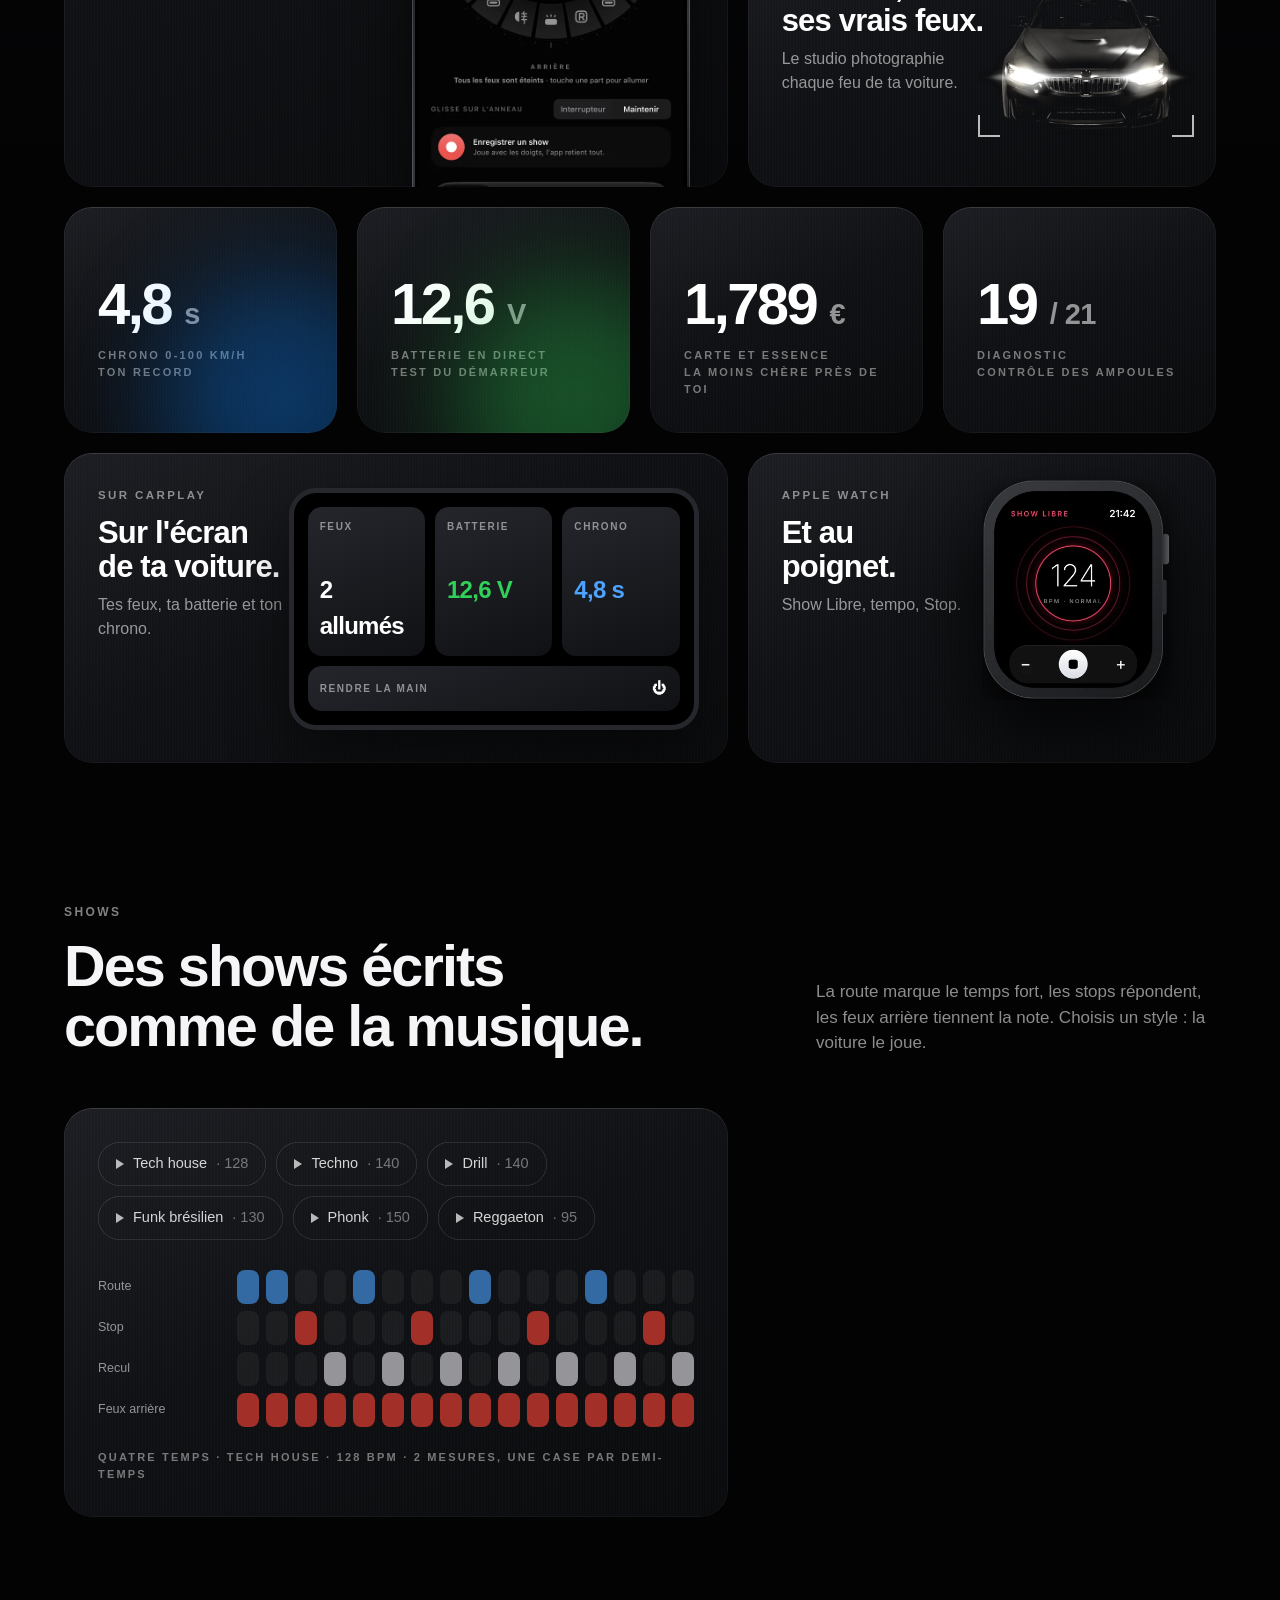
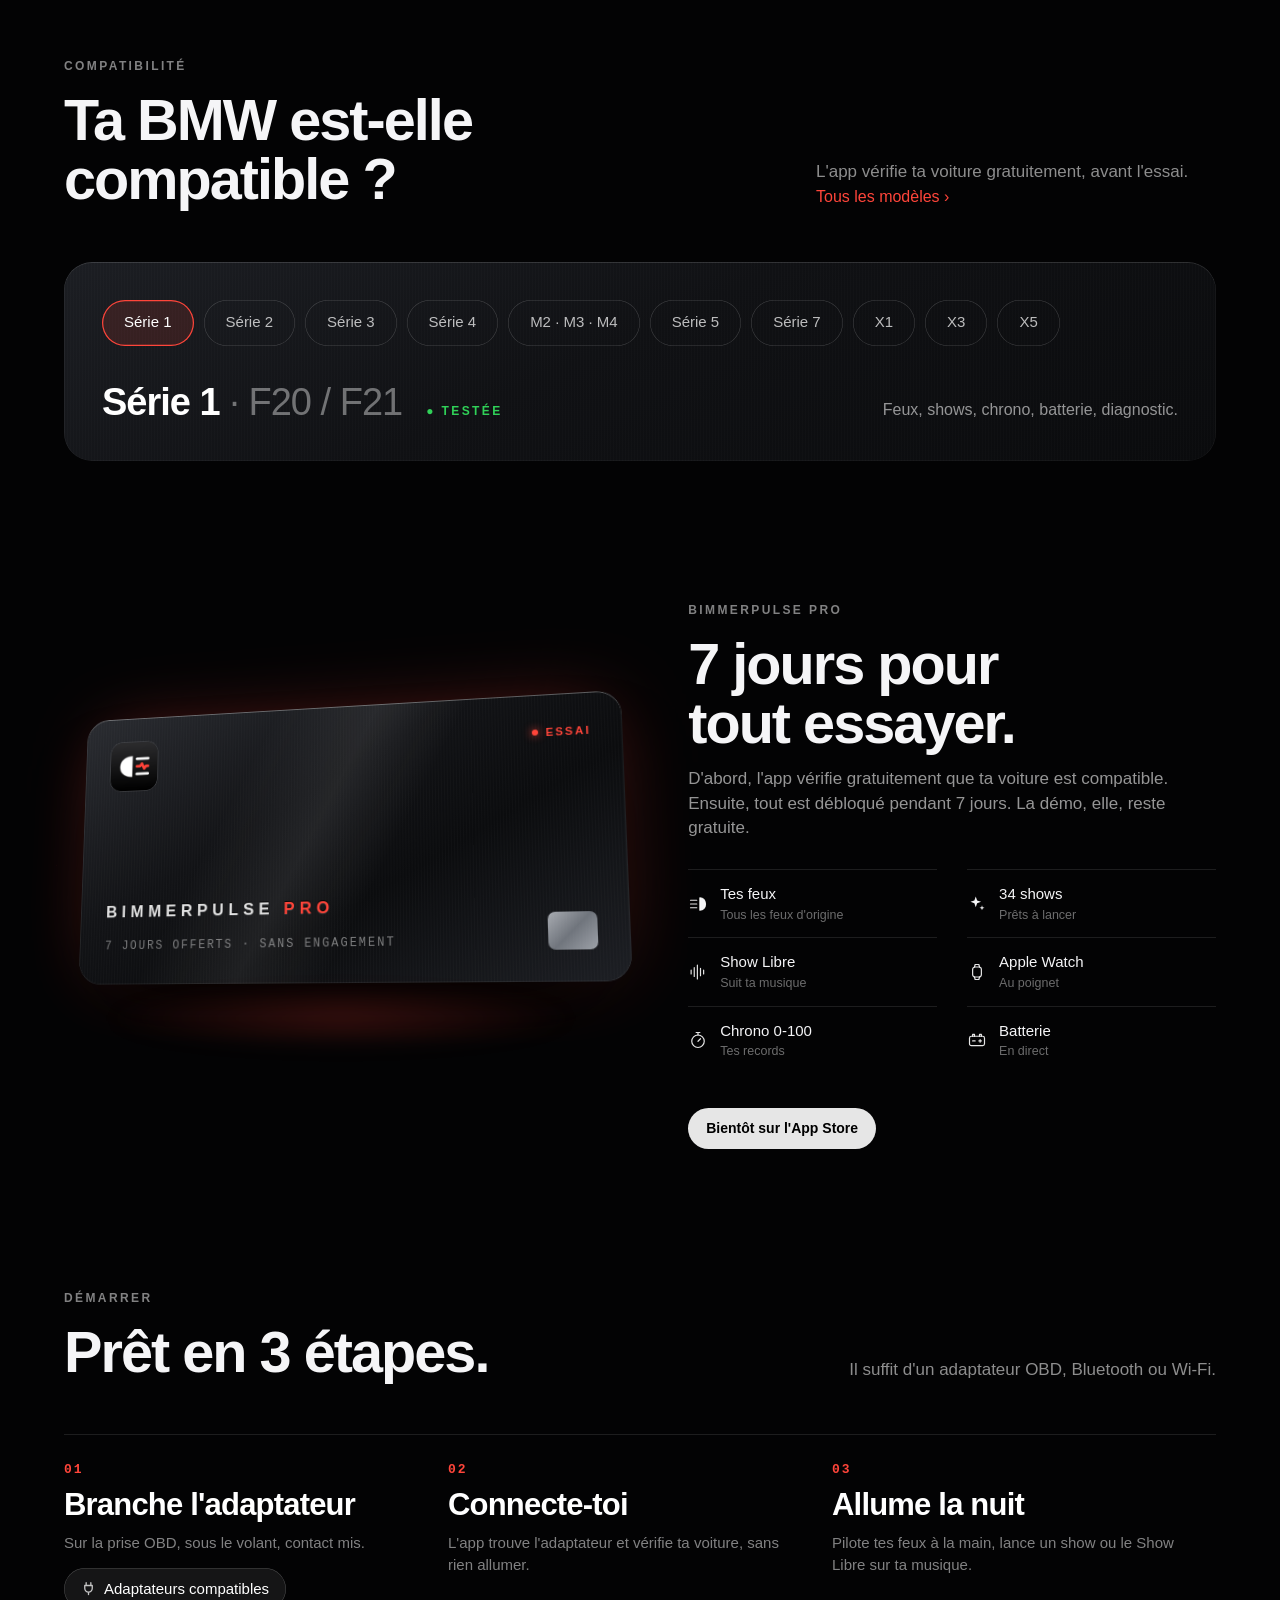
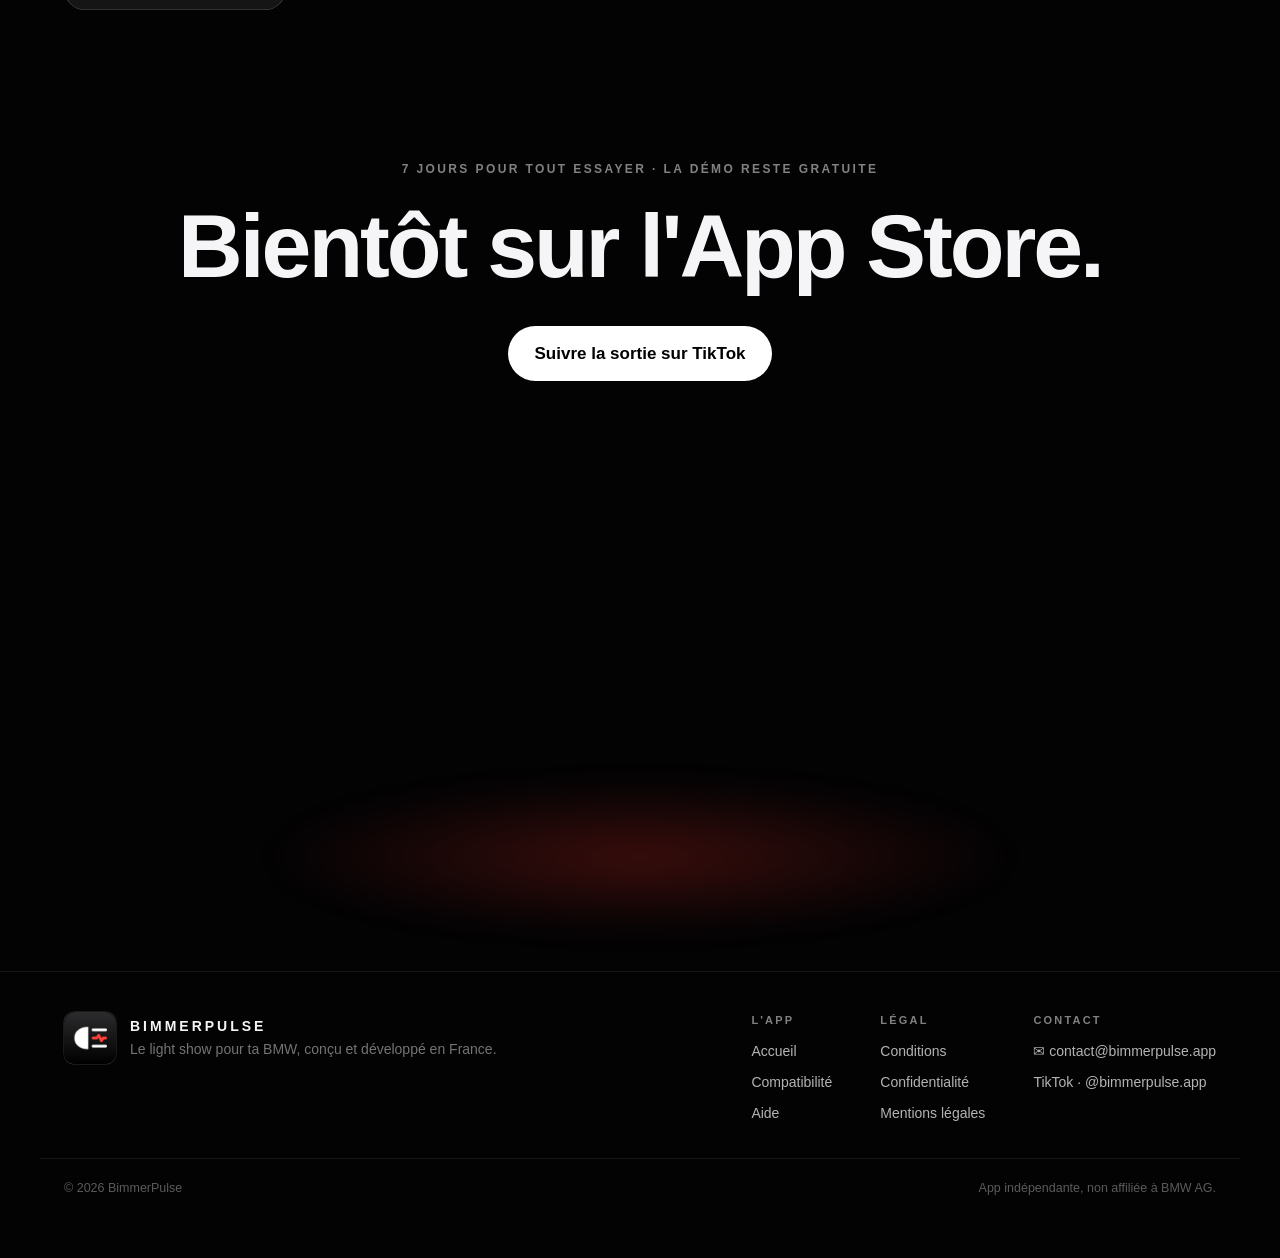
==== commit a5698367: "Conditions : 3e onglet « Mentions légales » (éditeur, publication, hébergement, propriété, sources) " ====
--- a/index.html
+++ b/index.html
@@ -1,4 +1,4 @@
-<!doctype html><html lang="fr"><head><meta charset="utf-8"><meta name="viewport" content="width=device-width,initial-scale=1"><meta http-equiv="Content-Security-Policy" content="default-src 'self'; script-src 'self' 'wasm-unsafe-eval'; style-src 'self' 'unsafe-inline'; img-src 'self' data: blob:; connect-src 'self' blob:; object-src 'none'; base-uri 'self' https://bimmerpulse.app/; form-action 'none'; upgrade-insecure-requests"><meta name="referrer" content="strict-origin-when-cross-origin"><title>BimmerPulse · Light show pour ta BMW série F</title><meta name="description" content="Pilote les feux de ta BMW série F depuis ton iPhone, lance des light shows écrits au tempo de ta musique, sans modifier le codage."><meta property="og:title" content="BimmerPulse · Light show pour ta BMW série F"><meta property="og:description" content="Pilote les feux de ta BMW série F depuis ton iPhone, lance des light shows écrits au tempo de ta musique, sans modifier le codage."><meta property="og:type" content="website"><meta property="og:url" content="https://bimmerpulse.app/"><link rel="canonical" href="https://bimmerpulse.app/"><meta property="og:image" content="https://bimmerpulse.app/assets/img/partage.jpg?v=8158f129"><meta property="og:image:width" content="1200"><meta property="og:image:height" content="630"><meta name="twitter:card" content="summary_large_image"><meta name="theme-color" content="#000000"><link rel="icon" href="assets/img/icone.png?v=67a4bd5c"><link rel="apple-touch-icon" href="assets/img/icone.png?v=67a4bd5c"><script src="assets/theme.js?v=6e162d72"></script><link rel="stylesheet" href="assets/style.css?v=b55fd86f"></head><body><header><div class="wrap"><a class="brand" href="index.html"><img src="assets/img/icone.png?v=67a4bd5c" alt="" width="30" height="30">BimmerPulse</a><nav><a href="index.html" class="on" aria-current="page">Accueil</a><a href="compatibilite.html">Compatibilité</a><a href="aide.html">Aide</a><a href="legal.html">Conditions</a></nav><span class="cta off">Bientôt sur l'App Store</span></div></header><main class="nx rf"><section class="rf-hero"><div class="wrap">
+<!doctype html><html lang="fr"><head><meta charset="utf-8"><meta name="viewport" content="width=device-width,initial-scale=1"><meta http-equiv="Content-Security-Policy" content="default-src 'self'; script-src 'self' 'wasm-unsafe-eval'; style-src 'self' 'unsafe-inline'; img-src 'self' data: blob:; connect-src 'self' blob:; object-src 'none'; base-uri 'self' https://bimmerpulse.app/; form-action 'none'; upgrade-insecure-requests"><meta name="referrer" content="strict-origin-when-cross-origin"><title>BimmerPulse · Light show pour ta BMW série F</title><meta name="description" content="Pilote les feux de ta BMW série F depuis ton iPhone, lance des light shows écrits au tempo de ta musique, sans modifier le codage."><meta property="og:title" content="BimmerPulse · Light show pour ta BMW série F"><meta property="og:description" content="Pilote les feux de ta BMW série F depuis ton iPhone, lance des light shows écrits au tempo de ta musique, sans modifier le codage."><meta property="og:type" content="website"><meta property="og:url" content="https://bimmerpulse.app/"><link rel="canonical" href="https://bimmerpulse.app/"><meta property="og:image" content="https://bimmerpulse.app/assets/img/partage.jpg?v=8158f129"><meta property="og:image:width" content="1200"><meta property="og:image:height" content="630"><meta name="twitter:card" content="summary_large_image"><meta name="theme-color" content="#000000"><link rel="icon" href="assets/img/icone.png?v=67a4bd5c"><link rel="apple-touch-icon" href="assets/img/icone.png?v=67a4bd5c"><script src="assets/theme.js?v=6e162d72"></script><link rel="stylesheet" href="assets/style.css?v=6f36b2f8"></head><body><header><div class="wrap"><a class="brand" href="index.html"><img src="assets/img/icone.png?v=67a4bd5c" alt="" width="30" height="30">BimmerPulse</a><nav><a href="index.html" class="on" aria-current="page">Accueil</a><a href="compatibilite.html">Compatibilité</a><a href="aide.html">Aide</a><a href="legal.html">Conditions</a></nav><span class="cta off">Bientôt sur l'App Store</span></div></header><main class="nx rf"><section class="rf-hero"><div class="wrap">
 <div class="rf-top"><div class="rf-txt"><div class="caps">BMW série F · iPhone · Apple Watch · CarPlay</div>
 <h1>Tes feux d'origine,<br>ton light show.</h1>
 <p class="lead">Pilote les feux de ta BMW depuis ton iPhone et lance des shows écrits au tempo de ta musique. Sans modifier le codage.</p>
--- a/assets/style.css
+++ b/assets/style.css
@@ -829,7 +829,6 @@
 .rp-art h3{font-size:26px;margin:14px 0 14px}
 .rp-art p{font-size:17px;line-height:1.65;color:rgba(255,255,255,.66);margin:0 0 12px}
 .rp-credits{margin-top:0}
-.rp-mentions{scroll-margin-top:96px;margin-bottom:14px}
 @media (prefers-reduced-motion:reduce){html:has(main.rp){scroll-behavior:auto}}
 @media (max-width:1020px){
  .rp-2{grid-template-columns:1fr;gap:34px} .rp-doc{grid-template-columns:1fr;gap:26px}
